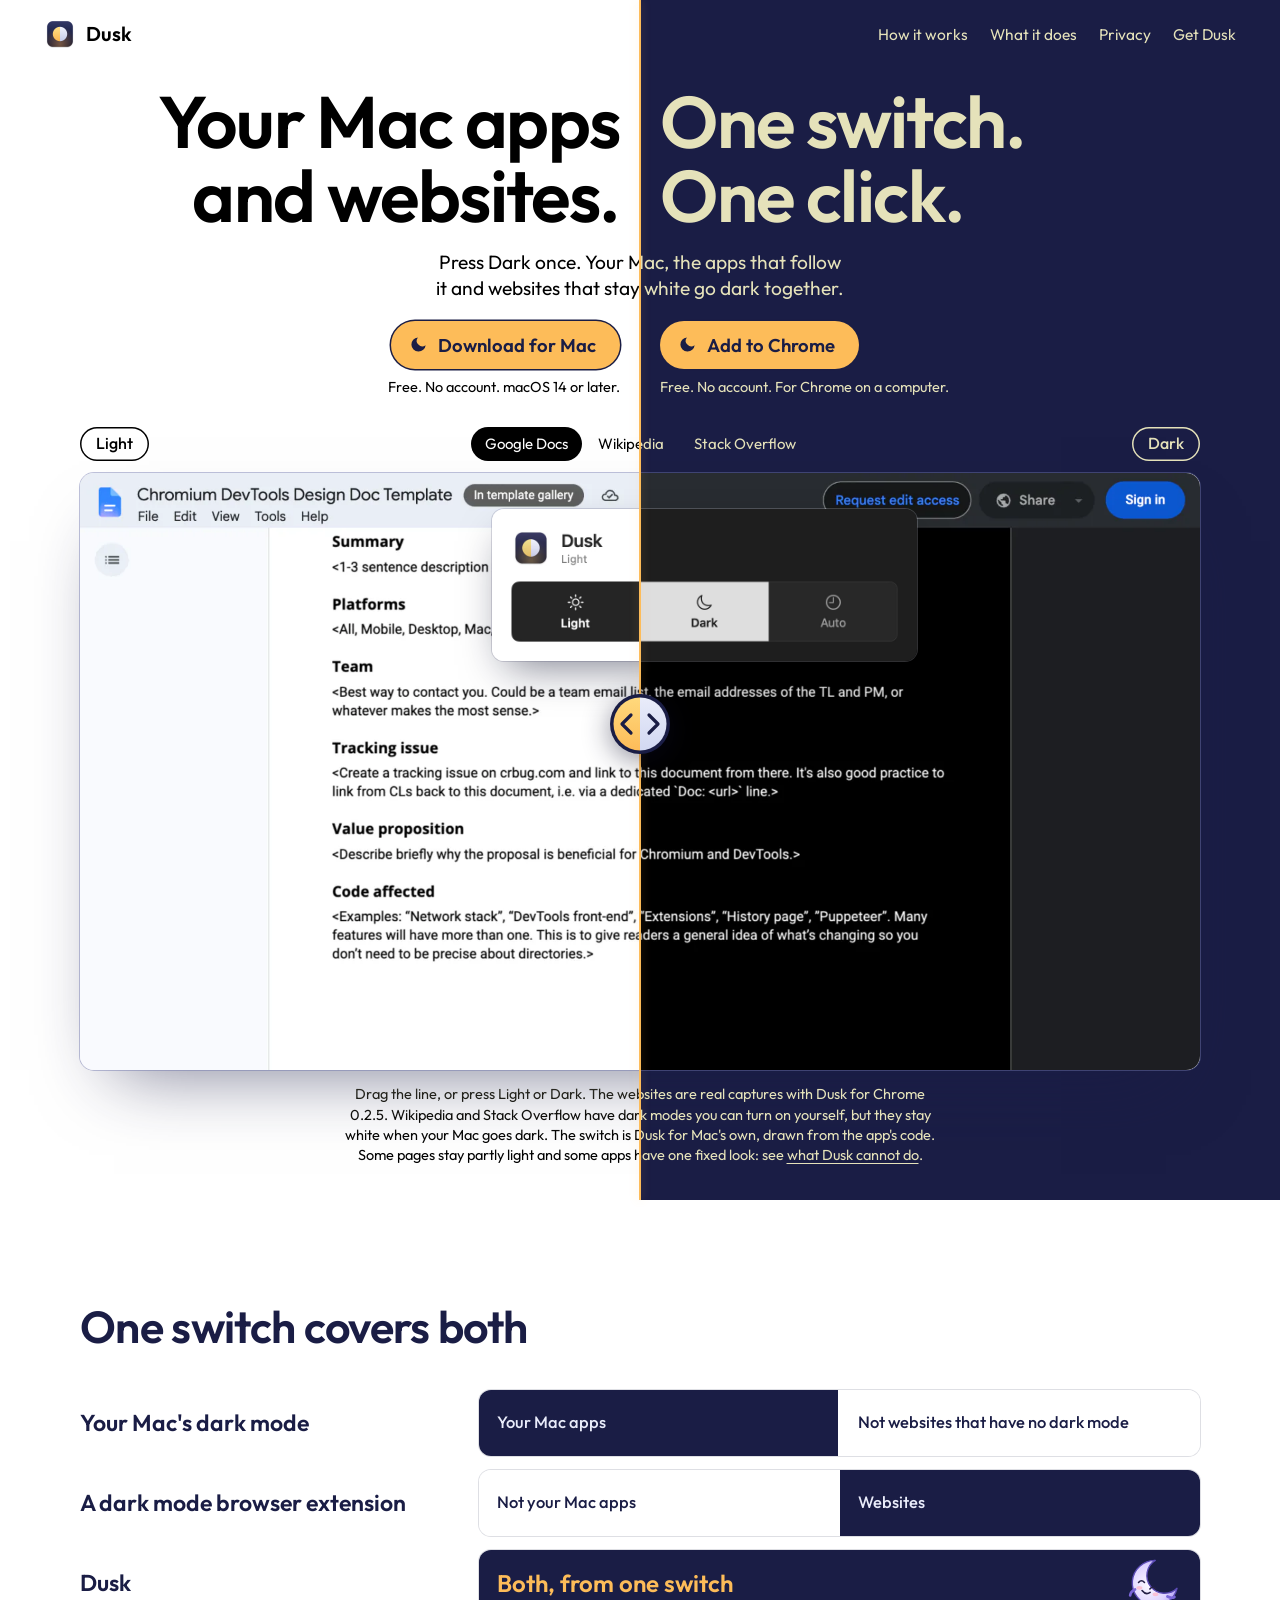
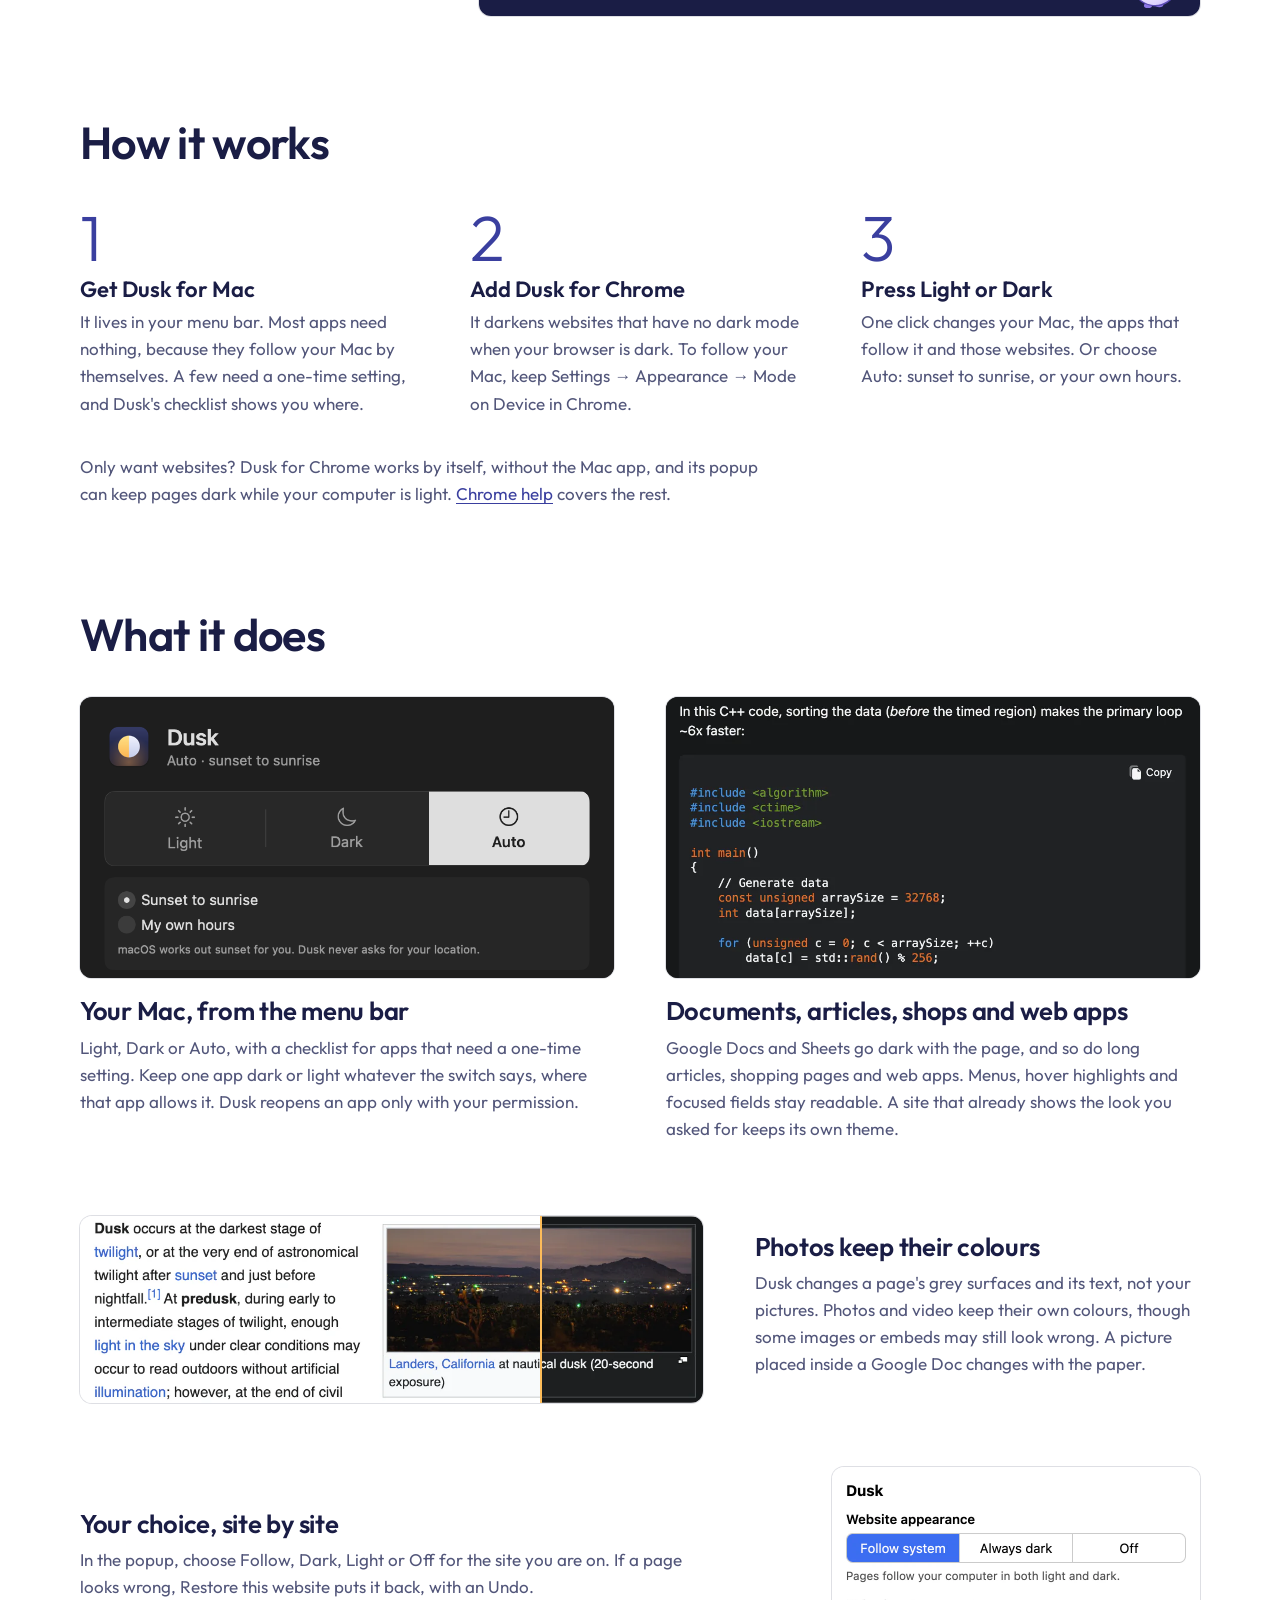
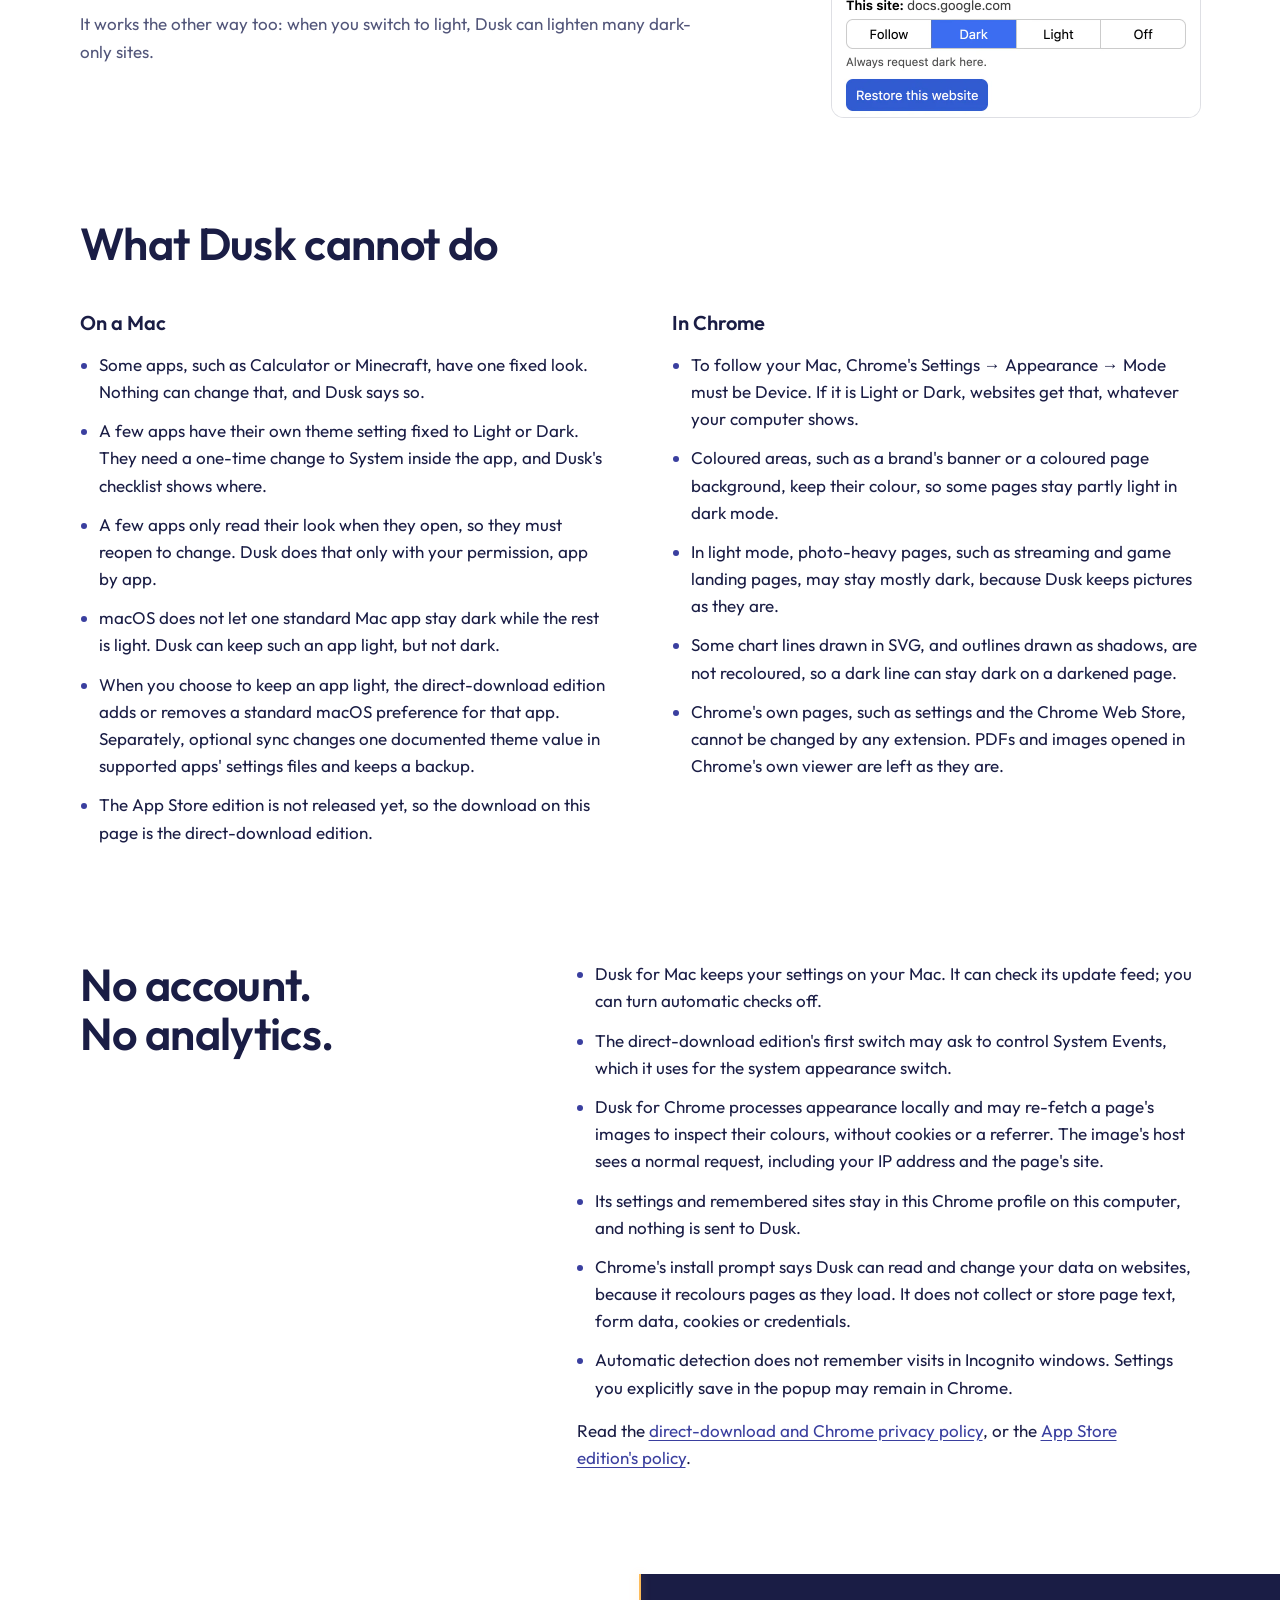
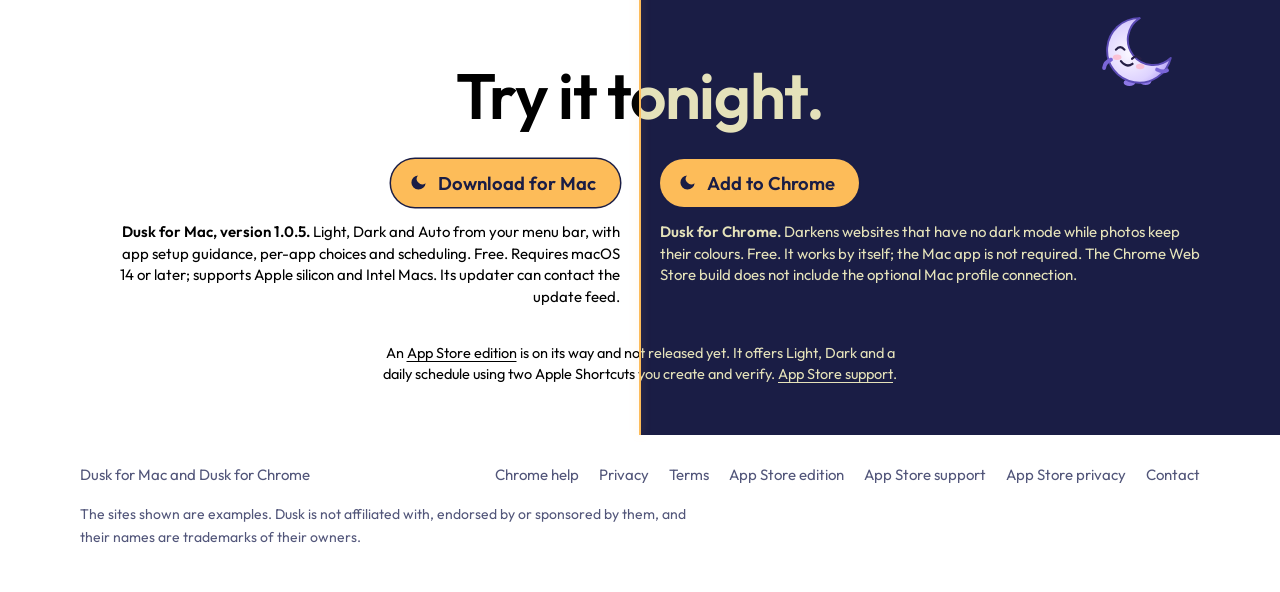
==== index.html @ 50c20387 "Site redesign: one switch for your Mac apps and websites; Chrome help and Terms pages" ====
<!doctype html>
<html lang="en">
<head>
<meta charset="utf-8">
<meta name="viewport" content="width=device-width, initial-scale=1">
<meta name="color-scheme" content="light dark">
<meta name="theme-color" content="#ffffff" media="(prefers-color-scheme: light)">
<meta name="theme-color" content="#1a1d45" media="(prefers-color-scheme: dark)">
<title>Dusk: one switch for your Mac apps and websites</title>
<meta name="description" content="Dusk is one switch for light and dark. Dusk for Mac changes your Mac and the apps that follow it, from the menu bar. Dusk for Chrome darkens websites that have no dark mode and keeps photos in their own colours. Free, with no account.">
<link rel="canonical" href="https://calvinkim85.github.io/dusk-site/">
<meta property="og:type" content="website">
<meta property="og:url" content="https://calvinkim85.github.io/dusk-site/">
<meta property="og:title" content="Dusk: one switch for your Mac apps and websites">
<meta property="og:description" content="Light or dark in one click, for your Mac, the apps that follow it, and websites that have no dark mode. Free, with no account.">
<meta property="og:image" content="https://calvinkim85.github.io/dusk-site/img/og.jpg">
<meta property="og:image:width" content="1200">
<meta property="og:image:height" content="630">
<meta property="og:image:alt" content="A headline reading: Your Mac apps and websites. One switch. One click. Below it, a Google Doc and Dusk's switch, light on the left of a dividing line and dark on the right.">
<meta name="twitter:card" content="summary_large_image">
<link rel="icon" href="img/icon.png">
<link rel="preload" href="fonts/outfit-latin-wght.woff2" as="font" type="font/woff2" crossorigin>
<link rel="stylesheet" href="style.css">
<link rel="stylesheet" href="home.css">
<script>if(!matchMedia('(prefers-reduced-motion: reduce)').matches&&!matchMedia('(prefers-color-scheme: dark)').matches){document.documentElement.classList.add('sweep');setTimeout(function(){document.documentElement.classList.remove('sweep')},1500)}</script>
</head>
<body class="home">
<svg width="0" height="0" style="position:absolute" aria-hidden="true">
  <defs><radialGradient id="moon-body" cx="35%" cy="55%" r="75%"><stop offset="0" stop-color="#fbf8ff"/><stop offset=".6" stop-color="#ddd2ff"/><stop offset="1" stop-color="#a48ff0"/></radialGradient></defs>
  <symbol id="moon-mascot" viewBox="0 0 200 200">
    <ellipse cx="74" cy="184" rx="15" ry="9" fill="#8d78e6"/><ellipse cx="116" cy="181" rx="15" ry="9" fill="#8d78e6"/>
    <path d="M101 16 A84 84 0 1 0 181.6 119.6 A66 66 0 1 1 101 16 Z" fill="url(#moon-body)" stroke="#5b4bb5" stroke-width="5" stroke-linejoin="round"/>
    <g stroke="#7a66d8" stroke-width="10" stroke-linecap="round" fill="none"><path d="M26 124 q-16 6 -18 22"/><path d="M146 150 q16 8 26 2"/></g>
    <g fill="#ffb6c8" opacity=".75"><ellipse cx="42" cy="118" rx="11" ry="7"/><ellipse cx="102" cy="142" rx="11" ry="7"/></g>
    <g stroke="#262046" stroke-width="6" stroke-linecap="round" fill="none"><path d="M39 98 q11 -13 22 0"/><path d="M81 122 q11 -13 22 0"/><path d="M52 128 q14 18 30 7"/></g>
  </symbol>
</svg>

<header class="top">
  <a class="brand" href="./"><img src="img/icon.png" width="32" height="32" alt=""><span>Dusk</span></a>
  <nav aria-label="Main navigation"><a href="#how">How it works</a><a class="nav-wide" href="#does">What it does</a><a class="nav-narrow" href="#privacy">Privacy</a><a href="#editions">Get Dusk</a></nav>
</header>

<main>
  <div class="dusk" id="dusk">
    <div class="dusk-sky"></div>

    <div class="dusk-copy">
      <h1 class="couplet"><span class="q blend">Your Mac apps<br> and websites.</span> <span class="a blend">One switch.<br> One click.</span></h1>
      <p class="lede blend">Press Dark once. Your Mac, the apps that follow it and websites that stay white go dark together.</p>
      <div class="get get-mac">
        <a class="add" href="https://github.com/calvinkim85/dusk-site/releases/download/v1.0.5/Dusk-1.0.5.dmg"><svg viewBox="0 0 24 24" aria-hidden="true"><path d="M21 12.8A9 9 0 1 1 11.2 3a7 7 0 0 0 9.8 9.8z"/></svg>Download for Mac</a>
        <span class="fine blend">Free. No account. macOS 14 or later.</span>
      </div>
      <div class="get get-chrome">
        <a class="add" href="https://chromewebstore.google.com/detail/gbbmlagopacnaolgpffnemcipoieheba"><svg viewBox="0 0 24 24" aria-hidden="true"><path d="M21 12.8A9 9 0 1 1 11.2 3a7 7 0 0 0 9.8 9.8z"/></svg>Add to Chrome</a>
        <span class="fine blend">Free. No account. For Chrome on a computer.</span>
      </div>
    </div>

    <figure class="compare">
      <div class="compare-head">
        <span class="side blend" data-x="100">Light</span>
        <fieldset class="sites">
          <legend class="vh">Example page</legend>
          <label><input type="radio" name="site" id="site-docs" checked>Google Docs</label>
          <label><input type="radio" name="site" id="site-wiki">Wikipedia</label>
          <label><input type="radio" name="site" id="site-so">Stack Overflow</label>
        </fieldset>
        <span class="side side-dark blend" data-x="0">Dark</span>
      </div>

      <div class="panes" id="dusk-panes">
        <div class="layer">
          <picture class="s-docs"><source media="(min-width: 761px)" srcset="img/hero-docs-light.webp"><img src="img/hero-docs-light-s.webp" width="800" height="833" alt="A Google Doc as a white page." fetchpriority="high" draggable="false"></picture>
          <picture class="s-wiki"><source media="(min-width: 761px)" srcset="img/hero-wiki-light.webp"><img src="img/hero-wiki-light-s.webp" width="800" height="833" alt="A Wikipedia article as a white page with a night photo." loading="lazy" fetchpriority="low" draggable="false"></picture>
          <picture class="s-so"><source media="(min-width: 761px)" srcset="img/hero-so-light.webp"><img src="img/hero-so-light-s.webp" width="800" height="833" alt="A Stack Overflow question as a white page with a pale code block." loading="lazy" fetchpriority="low" draggable="false"></picture>
          <img class="panel" src="img/switch-panel-light.webp" width="960" height="344" alt="Dusk for Mac's switch, set to Light." draggable="false">
        </div>
        <div class="layer layer-night">
          <picture class="s-docs"><source media="(min-width: 761px)" srcset="img/hero-docs-dark.webp"><img src="img/hero-docs-dark-s.webp" width="800" height="833" alt="The same Google Doc with Dusk: black paper and white text." fetchpriority="high" draggable="false"></picture>
          <picture class="s-wiki"><source media="(min-width: 761px)" srcset="img/hero-wiki-dark.webp"><img src="img/hero-wiki-dark-s.webp" width="800" height="833" alt="The same article with Dusk: a dark page and light text, with the photo in its own colours." loading="lazy" fetchpriority="low" draggable="false"></picture>
          <picture class="s-so"><source media="(min-width: 761px)" srcset="img/hero-so-dark.webp"><img src="img/hero-so-dark-s.webp" width="800" height="833" alt="The same question with Dusk: a dark page with a dark code block." loading="lazy" fetchpriority="low" draggable="false"></picture>
          <img class="panel" src="img/switch-panel-dark.webp" width="960" height="344" alt="The same switch, set to Dark." draggable="false">
        </div>
      </div>

      <figcaption class="blend"><span class="drag-hint">Drag the line, or press Light or Dark. </span>The websites are real captures with Dusk for Chrome 0.2.5. Wikipedia and Stack Overflow have dark modes you can turn on yourself, but they stay white when your Mac goes dark. The switch is Dusk for Mac's own, drawn from the app's code. Some pages stay partly light and some apps have one fixed look: see <a href="#honest">what Dusk cannot do</a>.</figcaption>
    </figure>

    <input class="range" id="dusk-range" type="range" min="0" max="100" step="1" value="50" aria-label="Compare the page in Light and in Dark">
    <div class="line"></div>
    <div class="knob" id="dusk-knob"><svg viewBox="0 0 60 60" aria-hidden="true"><defs><linearGradient id="sun" x1="0" y1="0" x2="0" y2="1"><stop offset="0" stop-color="#ffd97c"/><stop offset="1" stop-color="#fdbc59"/></linearGradient><linearGradient id="moon" x1="0" y1="0" x2="0" y2="1"><stop offset="0" stop-color="#e9ecfa"/><stop offset="1" stop-color="#d2d8f2"/></linearGradient></defs><circle cx="30" cy="30" r="30" fill="#1a1d45"/><path d="M30 3.5a26.5 26.5 0 0 0 0 53z" fill="url(#sun)"/><path d="M30 3.5a26.5 26.5 0 0 1 0 53z" fill="url(#moon)"/><path d="M21 21l-9 9 9 9M39 21l9 9-9 9" fill="none" stroke="#1a1d45" stroke-width="3.2" stroke-linecap="round" stroke-linejoin="round"/></svg></div>
  </div>

  <section id="why" class="wrap">
    <h2>One switch covers both</h2>
    <ul class="ways">
      <li>
        <h3>Your Mac's dark mode</h3>
        <div class="cells"><p class="cell on">Your Mac apps</p><p class="cell off">Not websites that have no dark mode</p></div>
      </li>
      <li>
        <h3>A dark mode browser extension</h3>
        <div class="cells"><p class="cell off">Not your Mac apps</p><p class="cell on">Websites</p></div>
      </li>
      <li class="ways-dusk">
        <h3>Dusk</h3>
        <div class="cells"><p class="cell on both">Both, from one switch <svg class="mascot" aria-hidden="true"><use href="#moon-mascot"/></svg></p></div>
      </li>
    </ul>
  </section>

  <section id="how" class="wrap">
    <h2>How it works</h2>
    <ol class="steps">
      <li><h3>Get Dusk for Mac</h3><p>It lives in your menu bar. Most apps need nothing, because they follow your Mac by themselves. A few need a one-time setting, and Dusk's checklist shows you where.</p></li>
      <li><h3>Add Dusk for Chrome</h3><p>It darkens websites that have no dark mode when your browser is dark. To follow your Mac, keep Settings → Appearance → Mode on Device in Chrome.</p></li>
      <li><h3>Press Light or Dark</h3><p>One click changes your Mac, the apps that follow it and those websites. Or choose Auto: sunset to sunrise, or your own hours.</p></li>
    </ol>
    <p class="aside">Only want websites? Dusk for Chrome works by itself, without the Mac app, and its popup can keep pages dark while your computer is light. <a href="chrome-help.html">Chrome help</a> covers the rest.</p>
  </section>

  <section id="does" class="wrap">
    <h2>What it does</h2>
    <div class="does">
      <div class="does-pair">
        <div>
          <figure class="shot-box"><img src="img/switch-dark.png" width="960" height="505" alt="The direct-download Dusk for Mac window: a Light, Dark and Auto switch, set to follow sunset and sunrise." loading="lazy"></figure>
          <h3>Your Mac, from the menu bar</h3>
          <p>Light, Dark or Auto, with a checklist for apps that need a one-time setting. Keep one app dark or light whatever the switch says, where that app allows it. Dusk reopens an app only with your permission.</p>
        </div>
        <div>
          <figure class="shot-box"><img src="img/code-dark.webp" width="906" height="580" alt="A Stack Overflow code block on a darkened page, with light text." loading="lazy"></figure>
          <h3>Documents, articles, shops and web apps</h3>
          <p>Google Docs and Sheets go dark with the page, and so do long articles, shopping pages and web apps. Menus, hover highlights and focused fields stay readable. A site that already shows the look you asked for keeps its own theme.</p>
        </div>
      </div>
      <div class="does-row">
        <div class="photo"><img src="img/photo-light.webp" width="1044" height="312" alt="A Wikipedia page split by a line: white on the left, dark on the right, with its night photo the same on both sides." loading="lazy"><img src="img/photo-dark.webp" width="1044" height="312" alt="" loading="lazy"></div>
        <div>
          <h3>Photos keep their colours</h3>
          <p>Dusk changes a page's grey surfaces and its text, not your pictures. Photos and video keep their own colours, though some images or embeds may still look wrong. A picture placed inside a Google Doc changes with the paper.</p>
        </div>
      </div>
      <div class="does-row does-row-flip">
        <div>
          <h3>Your choice, site by site</h3>
          <p>In the popup, choose Follow, Dark, Light or Off for the site you are on. If a page looks wrong, Restore this website puts it back, with an Undo.</p>
          <p>It works the other way too: when you switch to light, Dusk can lighten many dark-only sites.</p>
        </div>
        <figure class="popup-shot"><picture><source media="(prefers-color-scheme: dark)" srcset="img/popup-dark.webp"><img src="img/popup-light.webp" width="736" height="500" alt="Dusk's popup, showing the choices Follow, Dark, Light and Off for docs.google.com, and a button labelled Restore this website." loading="lazy"></picture></figure>
      </div>
    </div>
  </section>

  <section id="honest" class="wrap">
    <h2>What Dusk cannot do</h2>
    <div class="limits">
      <div>
        <h3>On a Mac</h3>
        <ul>
          <li>Some apps, such as Calculator or Minecraft, have one fixed look. Nothing can change that, and Dusk says so.</li>
          <li>A few apps have their own theme setting fixed to Light or Dark. They need a one-time change to System inside the app, and Dusk's checklist shows where.</li>
          <li>A few apps only read their look when they open, so they must reopen to change. Dusk does that only with your permission, app by app.</li>
          <li>macOS does not let one standard Mac app stay dark while the rest is light. Dusk can keep such an app light, but not dark.</li>
          <li>When you choose to keep an app light, the direct-download edition adds or removes a standard macOS preference for that app. Separately, optional sync changes one documented theme value in supported apps' settings files and keeps a backup.</li>
          <li>The App Store edition is not released yet, so the download on this page is the direct-download edition.</li>
        </ul>
      </div>
      <div>
        <h3>In Chrome</h3>
        <ul>
          <li>To follow your Mac, Chrome's Settings → Appearance → Mode must be Device. If it is Light or Dark, websites get that, whatever your computer shows.</li>
          <li>Coloured areas, such as a brand's banner or a coloured page background, keep their colour, so some pages stay partly light in dark mode.</li>
          <li>In light mode, photo-heavy pages, such as streaming and game landing pages, may stay mostly dark, because Dusk keeps pictures as they are.</li>
          <li>Some chart lines drawn in SVG, and outlines drawn as shadows, are not recoloured, so a dark line can stay dark on a darkened page.</li>
          <li>Chrome's own pages, such as settings and the Chrome Web Store, cannot be changed by any extension. PDFs and images opened in Chrome's own viewer are left as they are.</li>
        </ul>
      </div>
    </div>
  </section>

  <section id="privacy" class="wrap">
    <div class="private">
      <h2>No account. No analytics.</h2>
      <div>
        <ul>
          <li>Dusk for Mac keeps your settings on your Mac. It can check its update feed; you can turn automatic checks off.</li>
          <li>The direct-download edition's first switch may ask to control System Events, which it uses for the system appearance switch.</li>
          <li>Dusk for Chrome processes appearance locally and may re-fetch a page's images to inspect their colours, without cookies or a referrer. The image's host sees a normal request, including your IP address and the page's site.</li>
          <li>Its settings and remembered sites stay in this Chrome profile on this computer, and nothing is sent to Dusk.</li>
          <li>Chrome's install prompt says Dusk can read and change your data on websites, because it recolours pages as they load. It does not collect or store page text, form data, cookies or credentials.</li>
          <li>Automatic detection does not remember visits in Incognito windows. Settings you explicitly save in the popup may remain in Chrome.</li>
        </ul>
        <p class="policies">Read the <a href="privacy.html">direct-download and Chrome privacy policy</a>, or the <a href="mac-app-store-privacy.html">App Store edition's policy</a>.</p>
      </div>
    </div>
  </section>

  <div class="dusk dusk-end" id="editions">
    <div class="dusk-sky"></div>
    <div class="line"></div>
    <svg class="mascot moon" aria-hidden="true"><use href="#moon-mascot"/></svg>
    <h2 class="blend">Try it tonight.</h2>
    <div class="dusk-copy">
      <div class="get get-mac">
        <a class="add" href="https://github.com/calvinkim85/dusk-site/releases/download/v1.0.5/Dusk-1.0.5.dmg"><svg viewBox="0 0 24 24" aria-hidden="true"><path d="M21 12.8A9 9 0 1 1 11.2 3a7 7 0 0 0 9.8 9.8z"/></svg>Download for Mac</a>
        <p class="fine blend"><strong>Dusk for Mac, version 1.0.5.</strong> Light, Dark and Auto from your menu bar, with app setup guidance, per-app choices and scheduling. Free. Requires macOS 14 or later; supports Apple silicon and Intel Macs. Its updater can contact the update feed.</p>
      </div>
      <div class="get get-chrome">
        <a class="add" href="https://chromewebstore.google.com/detail/gbbmlagopacnaolgpffnemcipoieheba"><svg viewBox="0 0 24 24" aria-hidden="true"><path d="M21 12.8A9 9 0 1 1 11.2 3a7 7 0 0 0 9.8 9.8z"/></svg>Add to Chrome</a>
        <p class="fine blend"><strong>Dusk for Chrome.</strong> Darkens websites that have no dark mode while photos keep their colours. Free. It works by itself; the Mac app is not required. The Chrome Web Store build does not include the optional Mac profile connection.</p>
      </div>
    </div>
    <p class="store-note blend">An <a href="mac-app-store.html">App Store edition</a> is on its way and not released yet. It offers Light, Dark and a daily schedule using two Apple Shortcuts you create and verify. <a href="mac-app-store-support.html">App Store support</a>.</p>
  </div>
</main>

<footer class="wrap">
  <span>Dusk for Mac and Dusk for Chrome</span>
  <nav aria-label="Footer"><a href="chrome-help.html">Chrome help</a><a href="privacy.html">Privacy</a><a href="terms.html">Terms</a><a href="mac-app-store.html">App Store edition</a><a href="mac-app-store-support.html">App Store support</a><a href="mac-app-store-privacy.html">App Store privacy</a><a href="chrome-help.html#contact">Contact</a></nav>
  <p>The sites shown are examples. Dusk is not affiliated with, endorsed by or sponsored by them, and their names are trademarks of their owners.</p>
</footer>
<script defer src="js/slider.js"></script>
</body>
</html>
---- style.css ----
/* Dusk site, shared by every page. No external fonts, scripts or trackers: the page makes no third-party requests.
   Colours come from the icon: its navy, its amber half and its periwinkle half. Home-page layout is in home.css. */
@font-face {
  font-family: "Outfit"; src: url("fonts/outfit-latin-wght.woff2") format("woff2");
  font-weight: 100 900; font-style: normal; font-display: swap;
}
:root {
  --bg: #ffffff; --ink: #1a1d45; --muted: #52567a; --card: #f3f4fb; --line: rgba(26,29,69,.14);
  --accent: #3a3f9f; --accent-ink: #ffffff; --shadow: 0 18px 50px rgba(26,29,69,.18);
  --ember: #fdbc59; --night: #1a1d45;
}
@media (prefers-color-scheme: dark) {
  :root { --bg: #1a1d45; --ink: #eef0fb; --muted: #b3b7d6; --card: #23275a; --line: rgba(233,236,250,.16);
          --accent: #fdbc59; --accent-ink: #1a1d45; --shadow: 0 18px 50px rgba(6,7,24,.55); }
}
* { box-sizing: border-box; }
html { color-scheme: light dark; -webkit-text-size-adjust: 100%; }
body { margin: 0; background: var(--bg); color: var(--ink);
       font: 400 17px/1.6 "Outfit", -apple-system, BlinkMacSystemFont, "Segoe UI", Roboto, Helvetica, Arial, sans-serif;
       -webkit-font-smoothing: antialiased; }
.wrap { max-width: 1040px; margin: 0 auto; padding-inline: 22px; }
a { color: var(--accent); text-underline-offset: 3px; }
a:focus-visible { outline: 3px solid var(--accent); outline-offset: 3px; border-radius: 3px; }
header.top { display: flex; align-items: center; justify-content: space-between; padding-block: 18px; }
.brand { display: flex; align-items: center; gap: 10px; font-weight: 600; font-size: 20px; color: var(--ink); text-decoration: none; }
.brand img { width: 32px; height: 32px; border-radius: 7px; }
nav { display: flex; flex-wrap: wrap; justify-content: flex-end; gap: 8px 22px; }
nav a { color: var(--muted); text-decoration: none; font-size: 15.5px; }
nav a:hover { color: var(--ink); }

h1, h2, h3 { text-wrap: balance; }
p, li { text-wrap: pretty; }

.hero { display: grid; grid-template-columns: 1.05fr .95fr; gap: 48px; align-items: center; padding-block: 44px 64px; }
h1 { font-size: clamp(38px, 5.4vw, 60px); line-height: 1.04; letter-spacing: -.02em; margin: 0 0 18px; font-weight: 600; }
.lede { font-size: 20px; color: var(--muted); margin: 0 0 28px; max-width: 34em; }
.cta { display: flex; flex-wrap: wrap; gap: 12px; align-items: center; }
.btn { display: inline-block; padding: 12px 22px; border-radius: 999px; font-weight: 500; font-size: 16.5px; text-decoration: none; }
.btn.primary { background: var(--accent); color: var(--accent-ink); }
.btn.ghost { border: 1px solid var(--line); color: var(--ink); background: var(--card); }
.btn[aria-disabled="true"] { opacity: .6; cursor: default; }
.note { font-size: 14.5px; color: var(--muted); margin-top: 14px; }
.shot { width: 100%; max-width: 400px; justify-self: center; border-radius: 14px; box-shadow: var(--shadow); border: 1px solid var(--line); display: block; }
.hero-shot { margin: 0; }
.hero-shot figcaption { margin-top: 10px; color: var(--muted); text-align: center; font-size: 14.5px; }

section { padding-block: 56px; border-top: 1px solid var(--line); }
h2 { font-size: clamp(27px, 3.4vw, 38px); line-height: 1.15; letter-spacing: -.015em; margin: 0 0 10px; font-weight: 600; }
h3 { font-weight: 600; }
.sub { color: var(--muted); margin: 0 0 30px; max-width: 40em; }
.grid { display: grid; grid-template-columns: repeat(3, 1fr); gap: 16px; }
.card { background: var(--card); border-radius: 14px; padding: 20px; }
.card h3 { margin: 0 0 6px; font-size: 18px; }
.card p { margin: 0; color: var(--muted); font-size: 16px; }
.card p + p { margin-top: 12px; }
.status { display: inline-block; margin-top: 14px; color: var(--muted); font-size: 14px; font-weight: 600; }
.two { display: grid; grid-template-columns: 1fr 1fr; gap: 40px; align-items: center; }
.two img { max-width: 100%; }
.shot.wide { max-width: 480px; height: auto; }
ul.plain, ol.plain { padding-left: 1.1em; margin: 0; }
ul.plain li, ol.plain li { margin-bottom: 9px; }
.honest { background: var(--card); border-radius: 14px; padding: 22px 24px; }

footer { border-top: 1px solid var(--line); padding-block: 28px 44px; color: var(--muted); font-size: 15px;
         display: flex; flex-wrap: wrap; gap: 8px 22px; justify-content: space-between; }

/* document pages: privacy, terms, support, help */
.doc { max-width: 760px; padding-block: 28px 64px; }
.doc h1 { font-size: clamp(31px, 4.4vw, 44px); }
.doc h2 { font-size: 24px; margin-top: 38px; }
.doc li { margin-bottom: 8px; }
.policy-scope { padding: 14px 16px; border-radius: 10px; background: var(--card); }
.doc code { font: 14px ui-monospace, SFMono-Regular, Menlo, monospace; background: var(--card); border: 1px solid var(--line); border-radius: 5px; padding: 1px 5px; overflow-wrap: anywhere; }

@media (max-width: 820px) {
  .hero, .two { grid-template-columns: 1fr; gap: 30px; padding-block: 24px 44px; }
  .grid { grid-template-columns: 1fr; }
  header.top { align-items: flex-start; gap: 14px; }
  nav { max-width: 72%; gap: 6px 14px; }
  .two img, .shot { max-width: min(100%, 360px); }
}

@media (max-width: 520px) {
  header.top { flex-direction: column; }
  nav { max-width: none; justify-content: flex-start; }
}
---- home.css ----
/* Home page only; shared tokens are in style.css.

   The hero is one idea: a line runs through the whole of it, light on one side and night on the other, and everything
   the line crosses flips. Text flips with mix-blend-mode: difference on a single DOM layer (white text is black over
   white, moonlight over night), so there are no cloned nodes for screen readers or focus to trip over.
   That only works in one stacking context: .dusk-sky sits at z-index -1 in the root context, and nothing between it and
   a .blend element may create a context of its own (no transform, opacity, filter or z-index on those ancestors). */

.home { --gutter: clamp(16px, 3.4vw, 48px); --day: #ffffff; --hang: clamp(10px, 1.6vw, 24px); }
html { scroll-behavior: smooth; scroll-padding-top: 16px; }
.home .wrap { max-width: 1120px; padding-inline: var(--gutter); }
@media (min-width: 1216px) { .home .wrap { padding-inline: 0; } }
.vh { position: absolute; width: 1px; height: 1px; margin: -1px; padding: 0; overflow: hidden; clip-path: inset(50%); white-space: nowrap; border: 0; }
.blend { color: #fff; mix-blend-mode: difference; }
.blend a { color: inherit; }
.blend a:focus-visible { outline: 2px solid #fff; }

/* Header, floating over the hero */
.home header.top { position: absolute; inset: 0 0 auto 0; padding: 18px var(--gutter); flex-direction: row; align-items: center; }
.home .brand span { color: #fff; mix-blend-mode: difference; }
.home header.top nav { max-width: none; flex-wrap: wrap; justify-content: flex-end; gap: 4px 22px; }
.home header.top nav a { color: #fff; mix-blend-mode: difference; }
.home header.top nav a:hover { text-decoration: underline; }
.home header.top a:focus-visible { outline: 2px solid #fff; outline-offset: 3px; }
.home .brand:focus-visible { outline: 2px solid var(--night); box-shadow: 0 0 0 4px #fff; }

/* The split */
.dusk { --x: 50; position: relative; padding: 84px var(--gutter) 34px; }
.sweep .dusk:not(.dusk-end) { --x: 92; }
.sweep .panes { --fx: 100%; }
.dusk-sky { position: absolute; inset: 0; z-index: -1; background: linear-gradient(90deg, var(--day) calc(var(--x) * 1%), var(--night) 0); }
.line { position: absolute; top: 0; bottom: 0; left: calc(var(--x) * 1%); width: 2px; margin-left: -1px; z-index: 1; pointer-events: none;
        background: var(--ember); box-shadow: 0 0 10px rgba(253,188,89,.3); } /* a stronger glow turns the backdrop mid-tone, where difference-blended text loses its contrast */

/* Copy, hung from the line */
.dusk-copy { display: grid; grid-template-columns: 1fr 1fr; column-gap: calc(var(--hang) * 2); }
.couplet { grid-column: 1 / -1; display: grid; grid-template-columns: subgrid; margin: 0;
           font-size: clamp(44px, 5.7vw, 92px); font-weight: 600; line-height: 1.02; letter-spacing: -.022em; text-wrap: initial; }
.couplet .q { text-align: right; }
.lede { grid-column: 1 / -1; justify-self: center; max-width: 34em; margin: clamp(12px, 1.9vh, 20px) 0 clamp(14px, 2.1vh, 22px); font-size: clamp(18px, 1.5vw, 21px); line-height: 1.35; text-align: center; text-wrap: balance; }
.get { display: flex; flex-direction: column; gap: 8px; align-items: flex-start; min-width: 0; }
.get-mac { align-items: flex-end; text-align: right; }
.fine { margin: 0; font-size: 14.5px; line-height: 1.35; }
.fine strong { font-weight: 600; }

.add { position: relative; z-index: 2; display: inline-flex; align-items: center; gap: 10px; padding: 13px 24px 13px 18px; border-radius: 999px;
       background: var(--ember); color: var(--night); font-size: 18.5px; font-weight: 600; line-height: 1.2; text-decoration: none; white-space: nowrap;
       box-shadow: 0 0 0 1.5px var(--night); transition: background-color .15s; }
.add svg { width: 19px; height: 19px; flex: none; fill: currentColor; }
.add:hover { background: #ffd27d; }
.add:focus-visible { outline: 3px solid #fff; outline-offset: 2px; box-shadow: 0 0 0 1.5px var(--night), 0 0 0 8px var(--night); }

/* The picture: a real website and the real switch, one layer for each side of the line */
.compare { position: relative; max-width: 1120px; margin: clamp(22px, 3.4vh, 36px) auto 0; }
.compare-head { display: grid; grid-template-columns: 1fr auto 1fr; align-items: center; gap: 8px 12px; margin-bottom: 12px; }
.side { justify-self: start; padding: 4px 16px; border: 0; border-radius: 999px; background: none; font: inherit; font-size: 16px; font-weight: 500; }
.side-dark { justify-self: end; }
button.side { cursor: pointer; box-shadow: inset 0 0 0 1.5px #fff; }
button.side:hover { background: #fff; color: #000; }
button.side:focus-visible { outline: 2px solid #fff; outline-offset: 2px; }
.sites { display: flex; flex-wrap: wrap; justify-content: center; gap: 2px; min-width: 0; margin: 0; padding: 0; border: 0; }
.sites label { position: relative; padding: 5px 14px; border-radius: 999px; font-size: 15px; cursor: pointer; color: #fff; mix-blend-mode: difference; }
.sites label:hover { text-decoration: underline; }
.sites label:has(input:checked) { background: #fff; color: #000; text-decoration: none; }
.sites label:has(input:focus-visible) { outline: 2px solid #fff; outline-offset: 2px; }
.sites input { position: absolute; inset: 0; margin: 0; opacity: 0; cursor: pointer; }

.panes { --fx: 50%; position: relative; aspect-ratio: 1800 / 960; overflow: hidden; border-radius: 14px; background: #f4f5fb;
         box-shadow: 0 0 0 1px rgba(110,116,170,.45), 0 34px 70px -34px rgba(26,29,69,.6); }
.is-live .panes { cursor: ew-resize; touch-action: pan-y; user-select: none; -webkit-user-select: none; }
.layer { position: absolute; inset: 0; }
.layer-night { clip-path: inset(0 0 0 clamp(0px, var(--fx), 100%)); }
.layer img { -webkit-user-drag: none; }
.layer picture img { position: absolute; inset: 0; width: 100%; height: 100%; object-fit: cover; object-position: top left; }
.s-wiki, .s-so { display: none; }
.compare:has(#site-wiki:checked) .s-docs, .compare:has(#site-so:checked) .s-docs { display: none; }
.compare:has(#site-wiki:checked) .s-wiki, .compare:has(#site-so:checked) .s-so { display: inline; }
/* Placed so that at rest the line falls on the boundary between the Light and Dark segments: (22 + 436 / 3) / 480 of its width. */
.panel { --panel: clamp(270px, 38%, 440px); position: absolute; top: 6%; left: 50%; width: var(--panel); height: auto; margin-left: calc(var(--panel) * -.3486); border-radius: 12px;
         box-shadow: 0 0 0 1px rgba(26,29,69,.16), 0 18px 44px -14px rgba(10,12,40,.55); }
.layer-night .panel { box-shadow: 0 0 0 1px rgba(233,236,250,.2), 0 18px 44px -14px rgba(0,0,0,.8); }

.compare figcaption { max-width: 70ch; margin: 14px auto 0; font-size: 14.5px; line-height: 1.4; text-align: center; text-wrap: balance; }
.drag-hint { display: none; }

/* The handle: the icon's disc. Shown only once js/slider.js is running. */
.knob, .range { display: none; }
.is-live .knob { display: block; position: absolute; z-index: 3; top: var(--ky, 60%); left: clamp(32px, calc(var(--x) * 1%), calc(100% - 32px)); width: 60px; height: 60px; margin: -30px 0 0 -30px;
                 border-radius: 50%; cursor: ew-resize; touch-action: none; filter: drop-shadow(0 6px 14px rgba(10,12,40,.45)); }
.knob svg { display: block; width: 100%; height: 100%; }
.is-live .range { display: block; position: absolute; top: var(--ky, 60%); left: clamp(32px, calc(var(--x) * 1%), calc(100% - 32px)); width: 60px; height: 60px; margin: -30px 0 0 -30px; opacity: 0; pointer-events: none; }
.range:focus-visible ~ .knob { outline: 3px solid var(--ember); outline-offset: 3px; box-shadow: 0 0 0 3px var(--night); }
.is-live .drag-hint { display: inline; }

/* Below the hero: plain page, follows the visitor's theme */
.home main section { padding-block: clamp(56px, 8vw, 104px) 0; border: 0; }
.home h2 { font-size: clamp(30px, 3.5vw, 46px); line-height: 1.1; margin: 0 0 clamp(24px, 3vw, 40px); }

/* The comparison: a covered cell is dark, an uncovered one stays white, which is the whole point */
.ways { display: grid; gap: 14px; margin: 0; padding: 0; list-style: none; }
.ways li { display: grid; grid-template-columns: minmax(0, 4fr) minmax(0, 8fr); gap: 8px clamp(16px, 3vw, 40px); align-items: center; }
.ways h3 { margin: 0; font-size: clamp(19px, 1.8vw, 23px); line-height: 1.2; }
.cells { display: grid; grid-auto-flow: column; grid-auto-columns: minmax(0, 1fr); gap: 2px; border-radius: 12px; overflow: hidden; box-shadow: 0 0 0 1px var(--line); }
.cell { display: flex; align-items: center; min-height: 66px; margin: 0; padding: 12px 18px; font-size: 16.5px; line-height: 1.25; font-weight: 500; }
.cell.on { background: var(--night); color: #e9ecfa; }
.cell.off { background: #fff; color: #1a1d45; }
@media (prefers-color-scheme: dark) { .cell.on { background: #101230; } }
.cell.both { justify-content: space-between; gap: 12px; color: var(--ember); font-size: clamp(19px, 1.9vw, 24px); font-weight: 600; }
.mascot { display: block; flex: none; }
.cell .mascot { width: 54px; height: 54px; margin-block: -6px; }

/* How it works: a real sequence, so real numbers */
.steps { display: grid; grid-template-columns: repeat(3, 1fr); gap: 28px clamp(24px, 4vw, 56px); counter-reset: step; list-style: none; margin: 0; padding: 0; }
.steps li { counter-increment: step; }
.steps li::before { content: counter(step); display: block; margin-bottom: 6px; color: var(--accent); font-size: clamp(44px, 5vw, 68px); font-weight: 300; line-height: 1; }
.steps h3 { margin: 0 0 6px; font-size: 22px; line-height: 1.2; }
.steps p { margin: 0; color: var(--muted); }
.aside { max-width: 62ch; margin: clamp(24px, 3vw, 36px) 0 0; color: var(--muted); }

/* What it does: pictures first, Mac and websites side by side at the same weight */
.does { display: grid; gap: clamp(40px, 5vw, 72px); }
.does-pair { display: grid; grid-template-columns: 1fr 1fr; gap: 36px clamp(28px, 4vw, 56px); }
.does-row { display: grid; grid-template-columns: 7fr 5fr; gap: 20px clamp(28px, 4vw, 56px); align-items: center; }
.does h3 { margin: 0 0 8px; font-size: clamp(22px, 2vw, 27px); line-height: 1.15; letter-spacing: -.01em; }
.does p { margin: 0 0 10px; color: var(--muted); }
.does figure { margin: 0; }
.does img { display: block; width: 100%; height: auto; border-radius: 12px; }
.does .shot-box { aspect-ratio: 960 / 505; margin-bottom: 18px; overflow: hidden; border-radius: 12px; background: #1e1e1e; box-shadow: 0 0 0 1px var(--line); }
.shot-box img { height: 100%; object-fit: cover; object-position: top left; border-radius: 0; }
.photo { position: relative; aspect-ratio: 1044 / 312; overflow: hidden; border-radius: 12px; box-shadow: 0 0 0 1px var(--line); }
.photo img { position: absolute; inset: 0; height: 100%; border-radius: 0; }
.photo img + img { clip-path: inset(0 0 0 74%); }
.photo::after { content: ""; position: absolute; top: 0; bottom: 0; left: 74%; width: 2px; margin-left: -1px; background: var(--ember); }
.popup-shot { max-width: 368px; justify-self: end; }
.popup-shot img { box-shadow: 0 0 0 1px var(--line); }

/* What Dusk cannot do */
.limits { display: grid; grid-template-columns: 1fr 1fr; gap: 32px clamp(28px, 5vw, 72px); }
.limits h3 { margin: 0 0 12px; font-size: 20px; }
.limits ul { margin: 0; padding-left: 1.1em; }
.limits li { margin-bottom: 12px; }
.limits li::marker { color: var(--accent); }

/* Privacy */
.private { display: grid; grid-template-columns: 5fr 7fr; gap: 16px clamp(28px, 4vw, 56px); }
.private h2 { margin-bottom: 0; }
.private ul { margin: 0; padding-left: 1.1em; }
.private li { margin-bottom: 12px; }
.private li::marker { color: var(--accent); }
.private .policies { margin: 16px 0 0; }

/* Get Dusk: the same line, at rest, with one edition on each side */
.dusk-end { margin-top: clamp(64px, 8vw, 104px); padding: clamp(52px, 7vw, 88px) var(--gutter) clamp(36px, 4vw, 52px); }
.dusk-end h2 { margin: 0 0 clamp(20px, 2.6vw, 30px); font-size: clamp(38px, 5vw, 72px); line-height: 1.05; letter-spacing: -.02em; text-align: center; }
.dusk-end .get { gap: 14px; }
.dusk-end .fine { max-width: 36em; font-size: 15px; line-height: 1.45; }
.store-note { max-width: 70ch; margin: clamp(22px, 3vw, 34px) auto 0; font-size: 14.5px; line-height: 1.45; text-align: center; text-wrap: balance; }
.moon { position: absolute; top: clamp(18px, 3vw, 40px); right: clamp(16px, 8vw, 130px); width: clamp(52px, 6vw, 84px); height: clamp(52px, 6vw, 84px); }

/* Footer */
.home footer { display: grid; grid-template-columns: auto 1fr; gap: 10px 32px; border: 0; padding-block: 28px 44px; }
.home footer nav { justify-content: flex-end; gap: 4px 20px; max-width: none; }
.home footer nav a { font-size: 15px; }
.home footer p { grid-column: 1 / -1; margin: 6px 0 0; max-width: 70ch; font-size: 14px; }

@media (max-width: 760px) {
  .home header.top { padding-block: 12px; }
  .home header.top nav { gap: 2px 14px; }
  .home header.top nav a { font-size: 14.5px; }
  .home header.top nav a.nav-wide { display: none; }
  .dusk { padding-top: 66px; }
  .dusk-copy { column-gap: 12px; }
  .couplet { grid-template-columns: 1fr; font-size: clamp(38px, 11.6vw, 72px); text-align: center; }
  .couplet .q { text-align: center; }
  .lede { font-size: 17.5px; }
  .add { padding: 12px 14px; font-size: 15.5px; }
  .add svg { display: none; }
  .fine { font-size: 13px; }
  .compare-head { grid-template-columns: 1fr 1fr; }
  .sites { grid-column: 1 / -1; grid-row: 2; }
  .side { font-size: 15px; }
  .panes { aspect-ratio: 960 / 1000; }
  .panel { --panel: 74%; top: 4%; }
  .ways li { grid-template-columns: 1fr; }
  .cell { min-height: 58px; padding: 10px 12px; font-size: 15.5px; }
  .steps, .does-pair, .does-row, .limits, .private { grid-template-columns: 1fr; }
  .does-row-flip > figure { order: -1; justify-self: start; }
  .home footer { grid-template-columns: 1fr; }
  .home footer nav { justify-content: flex-start; }
}

@media (max-width: 359px) {
  .home header.top nav a.nav-narrow { display: none; }
  .add { padding: 11px 9px; font-size: 14px; }
}

@media (prefers-reduced-motion: reduce) {
  html { scroll-behavior: auto; }
  .add { transition: none; }
}

@media (forced-colors: active) {
  .dusk-sky, .line, .knob { display: none !important; }
  .blend, .home .brand span, .home header.top nav a, .sites label { mix-blend-mode: normal; color: CanvasText; }
  .sites label:has(input:checked) { outline: 2px solid Highlight; }
  .add { border: 2px solid ButtonText; }
}
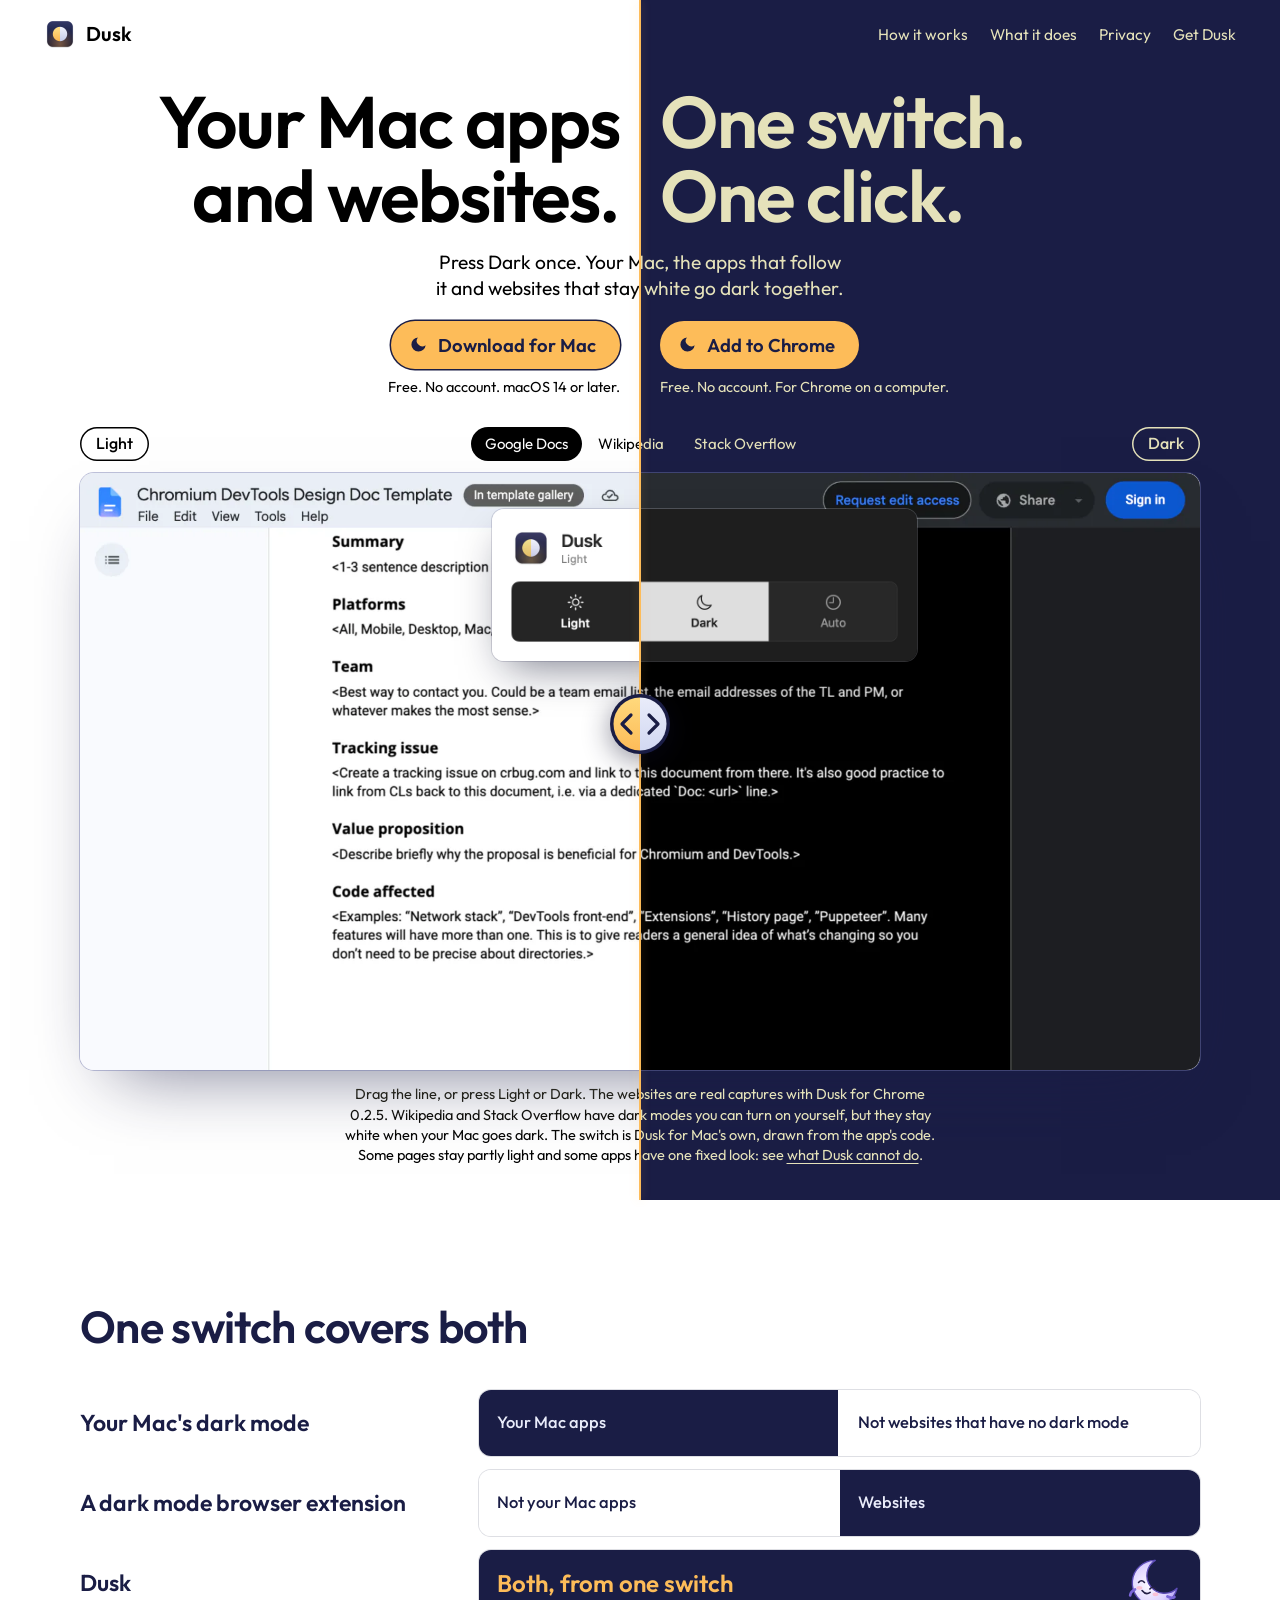
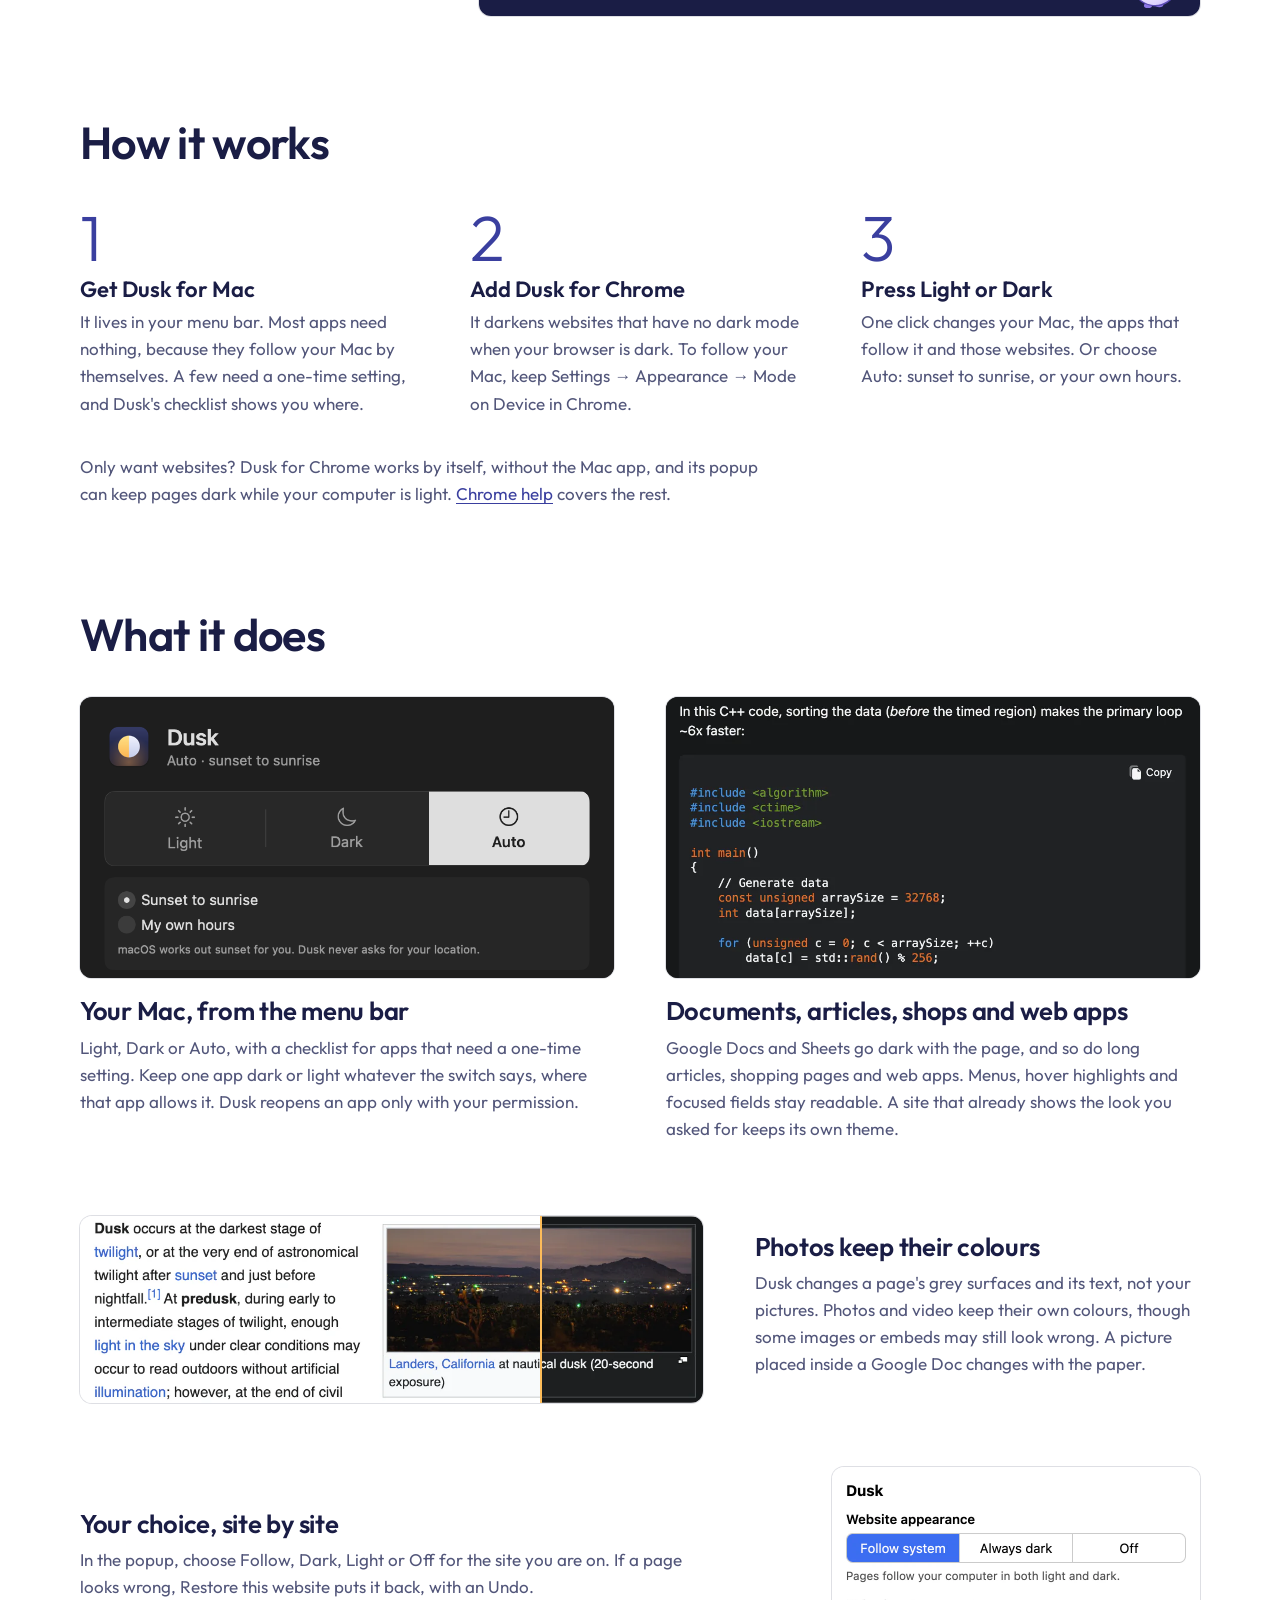
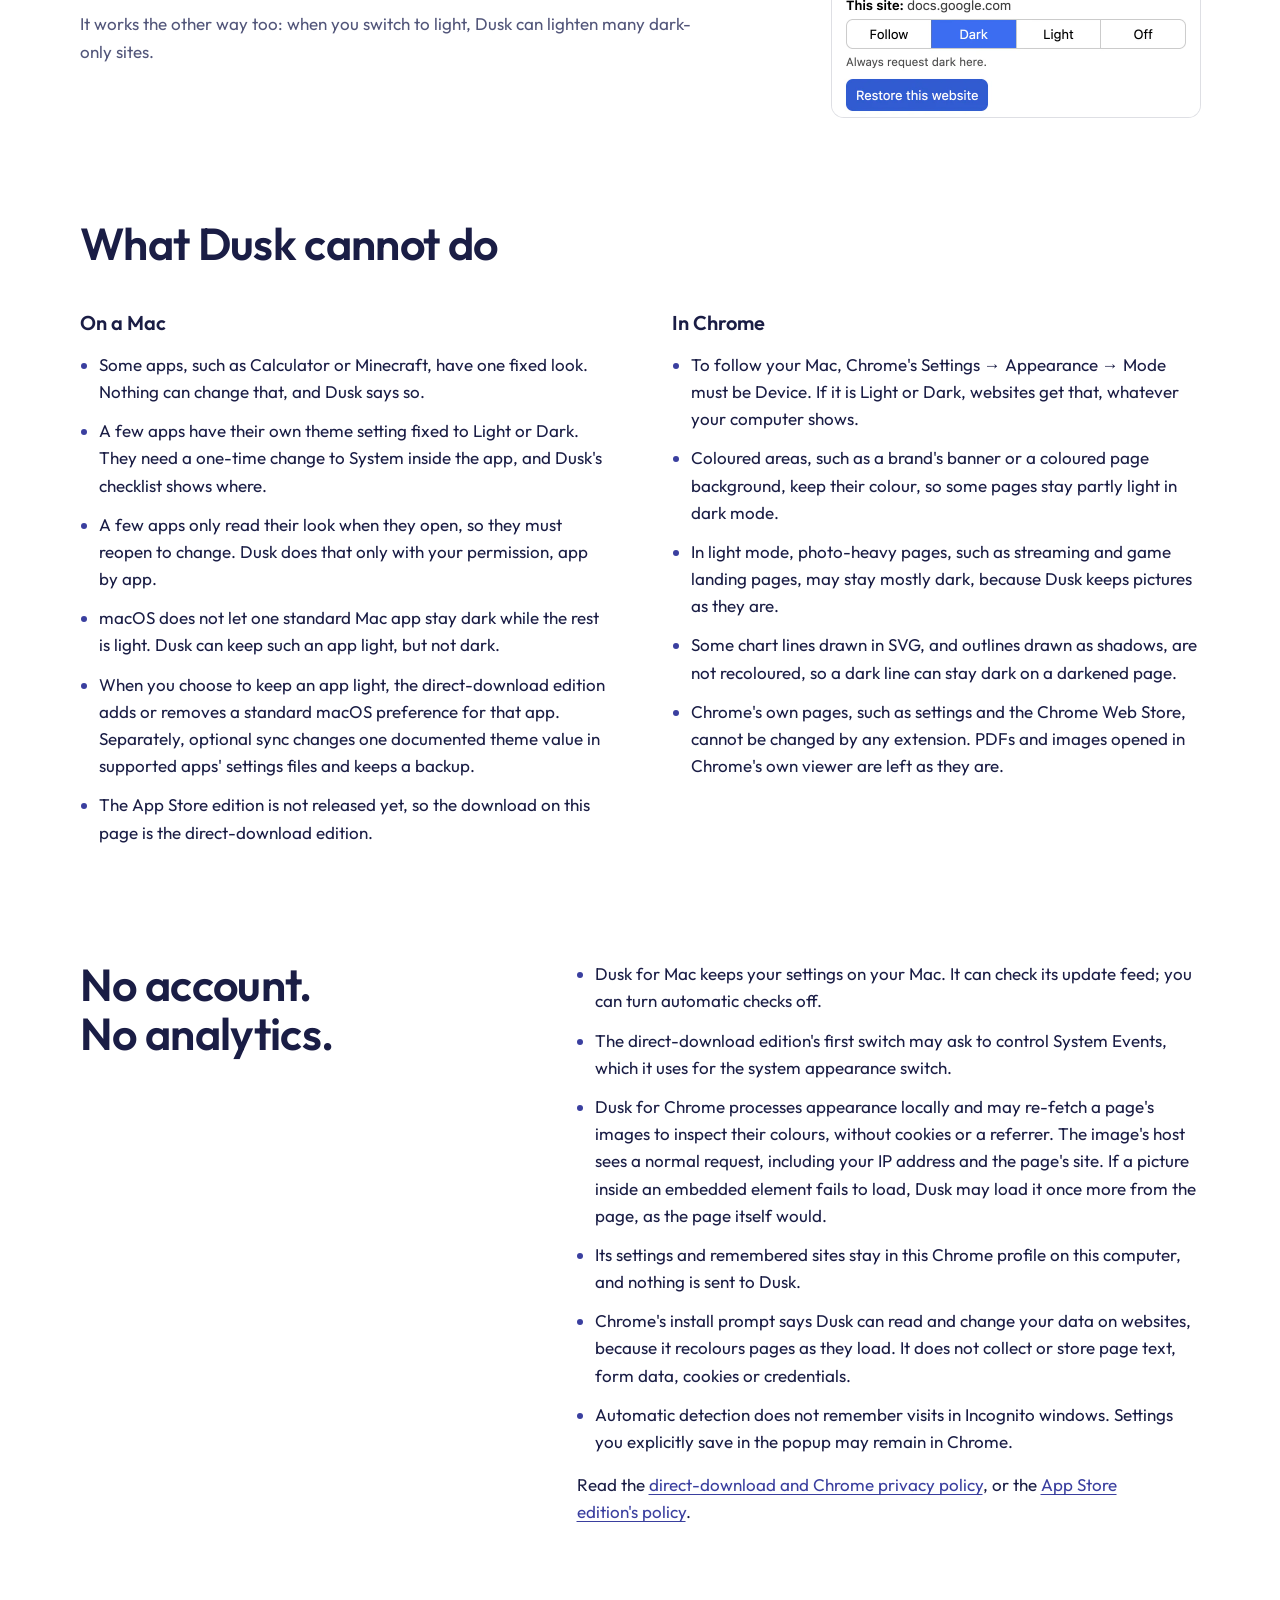
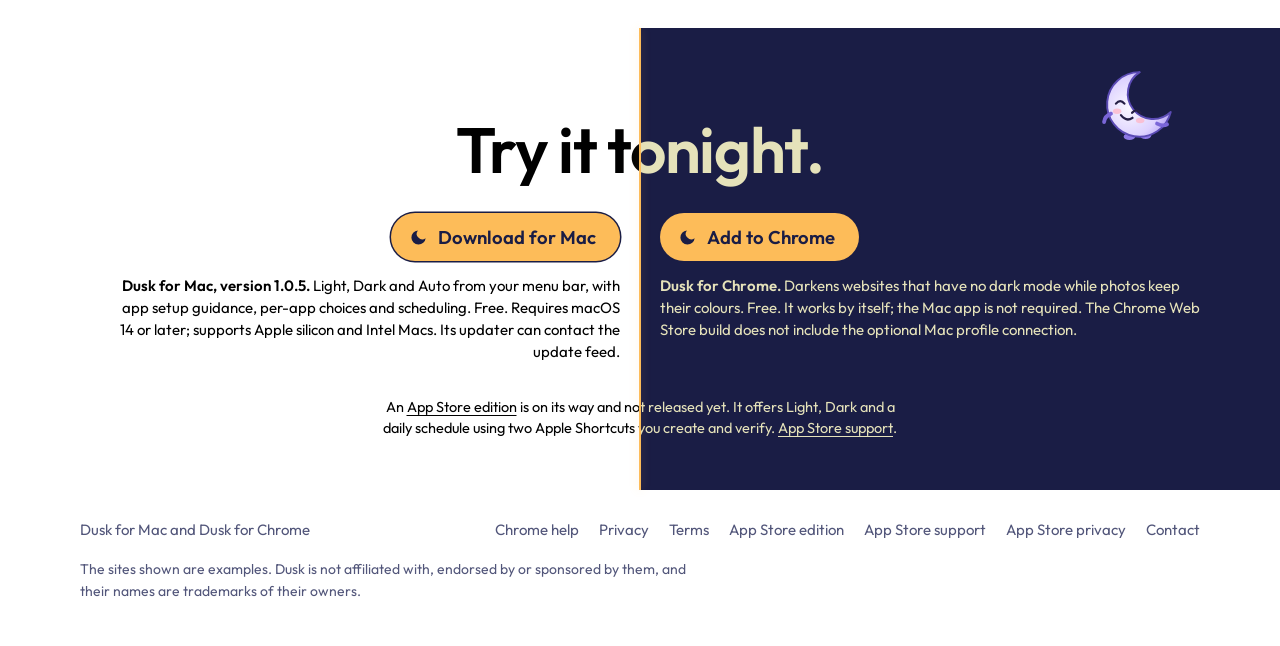
==== commit a423eb23: "Chrome 0.3.0: privacy policy 3 November 2026, Chrome help for 0.3.0, homepage privacy line Co-Author" ====
--- a/index.html
+++ b/index.html
@@ -188,7 +188,7 @@
         <ul>
           <li>Dusk for Mac keeps your settings on your Mac. It can check its update feed; you can turn automatic checks off.</li>
           <li>The direct-download edition's first switch may ask to control System Events, which it uses for the system appearance switch.</li>
-          <li>Dusk for Chrome processes appearance locally and may re-fetch a page's images to inspect their colours, without cookies or a referrer. The image's host sees a normal request, including your IP address and the page's site.</li>
+          <li>Dusk for Chrome processes appearance locally and may re-fetch a page's images to inspect their colours, without cookies or a referrer. The image's host sees a normal request, including your IP address and the page's site. If a picture inside an embedded element fails to load, Dusk may load it once more from the page, as the page itself would.</li>
           <li>Its settings and remembered sites stay in this Chrome profile on this computer, and nothing is sent to Dusk.</li>
           <li>Chrome's install prompt says Dusk can read and change your data on websites, because it recolours pages as they load. It does not collect or store page text, form data, cookies or credentials.</li>
           <li>Automatic detection does not remember visits in Incognito windows. Settings you explicitly save in the popup may remain in Chrome.</li>
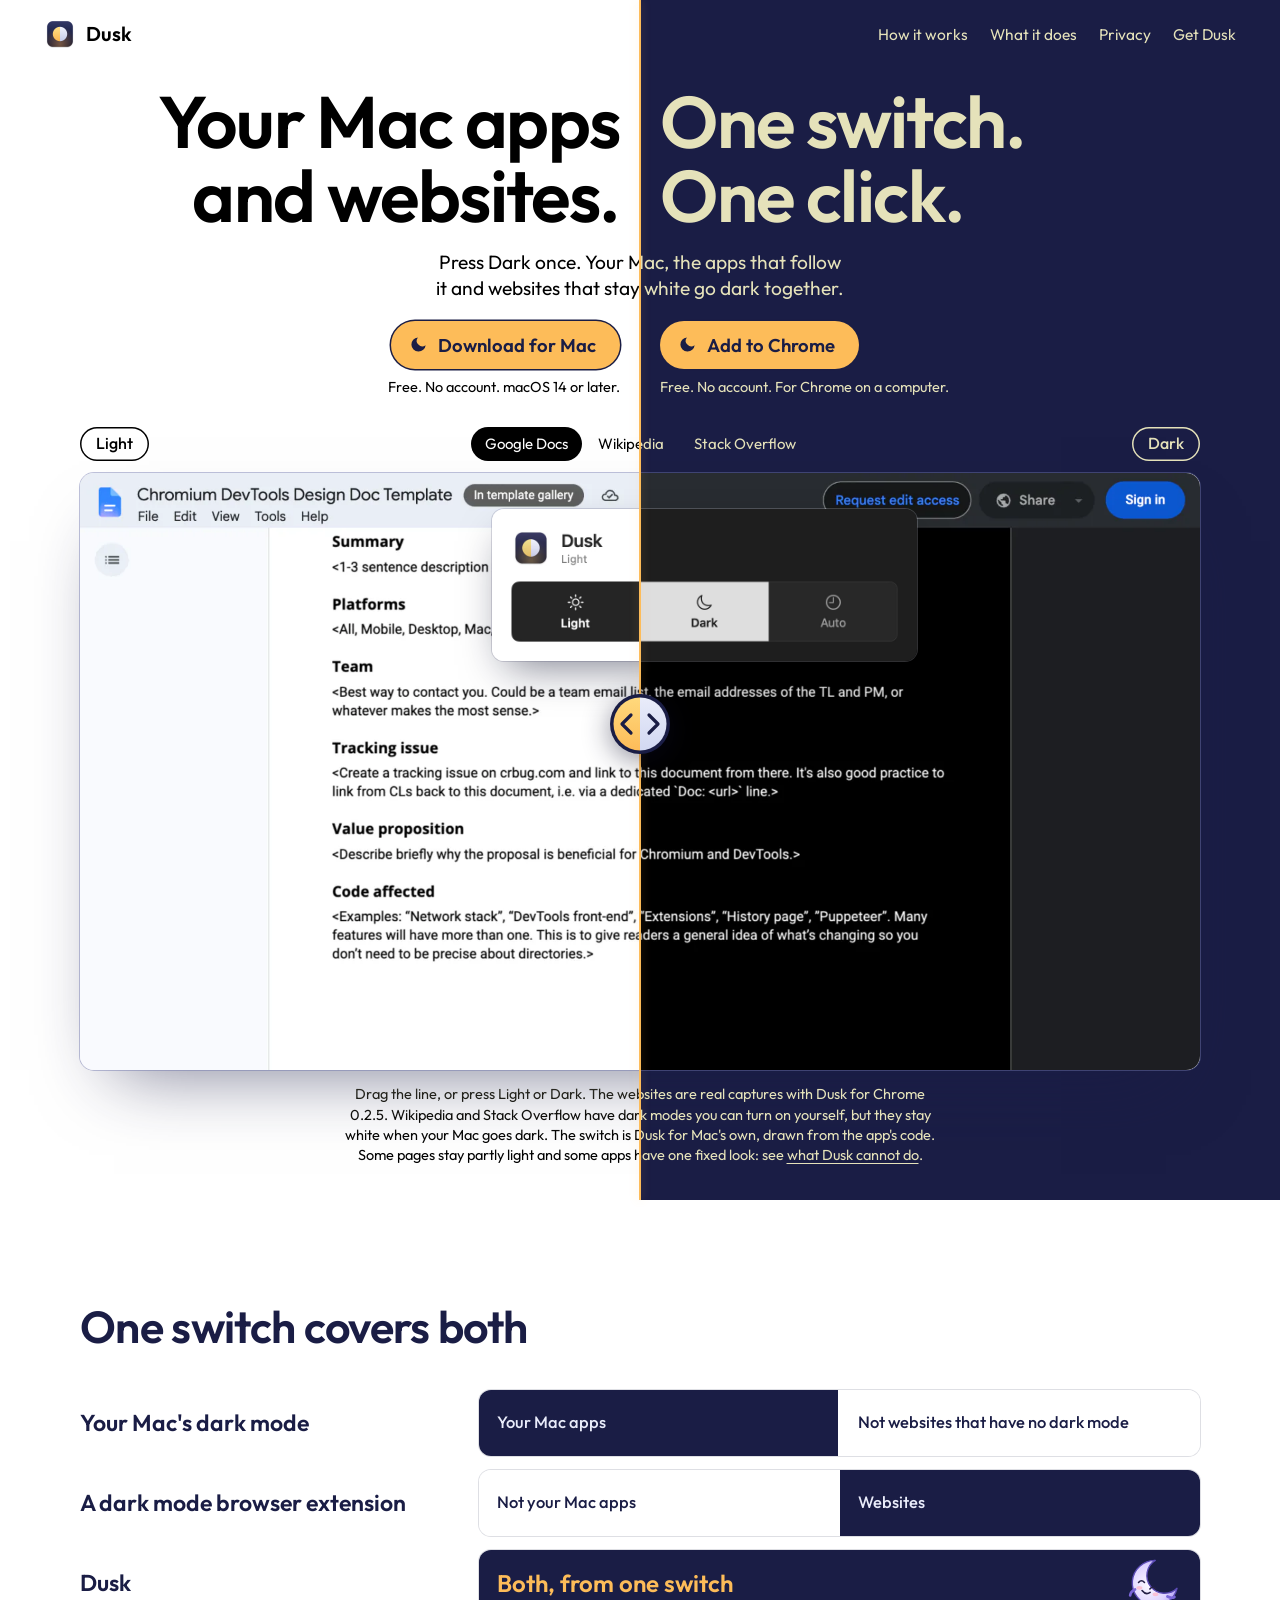
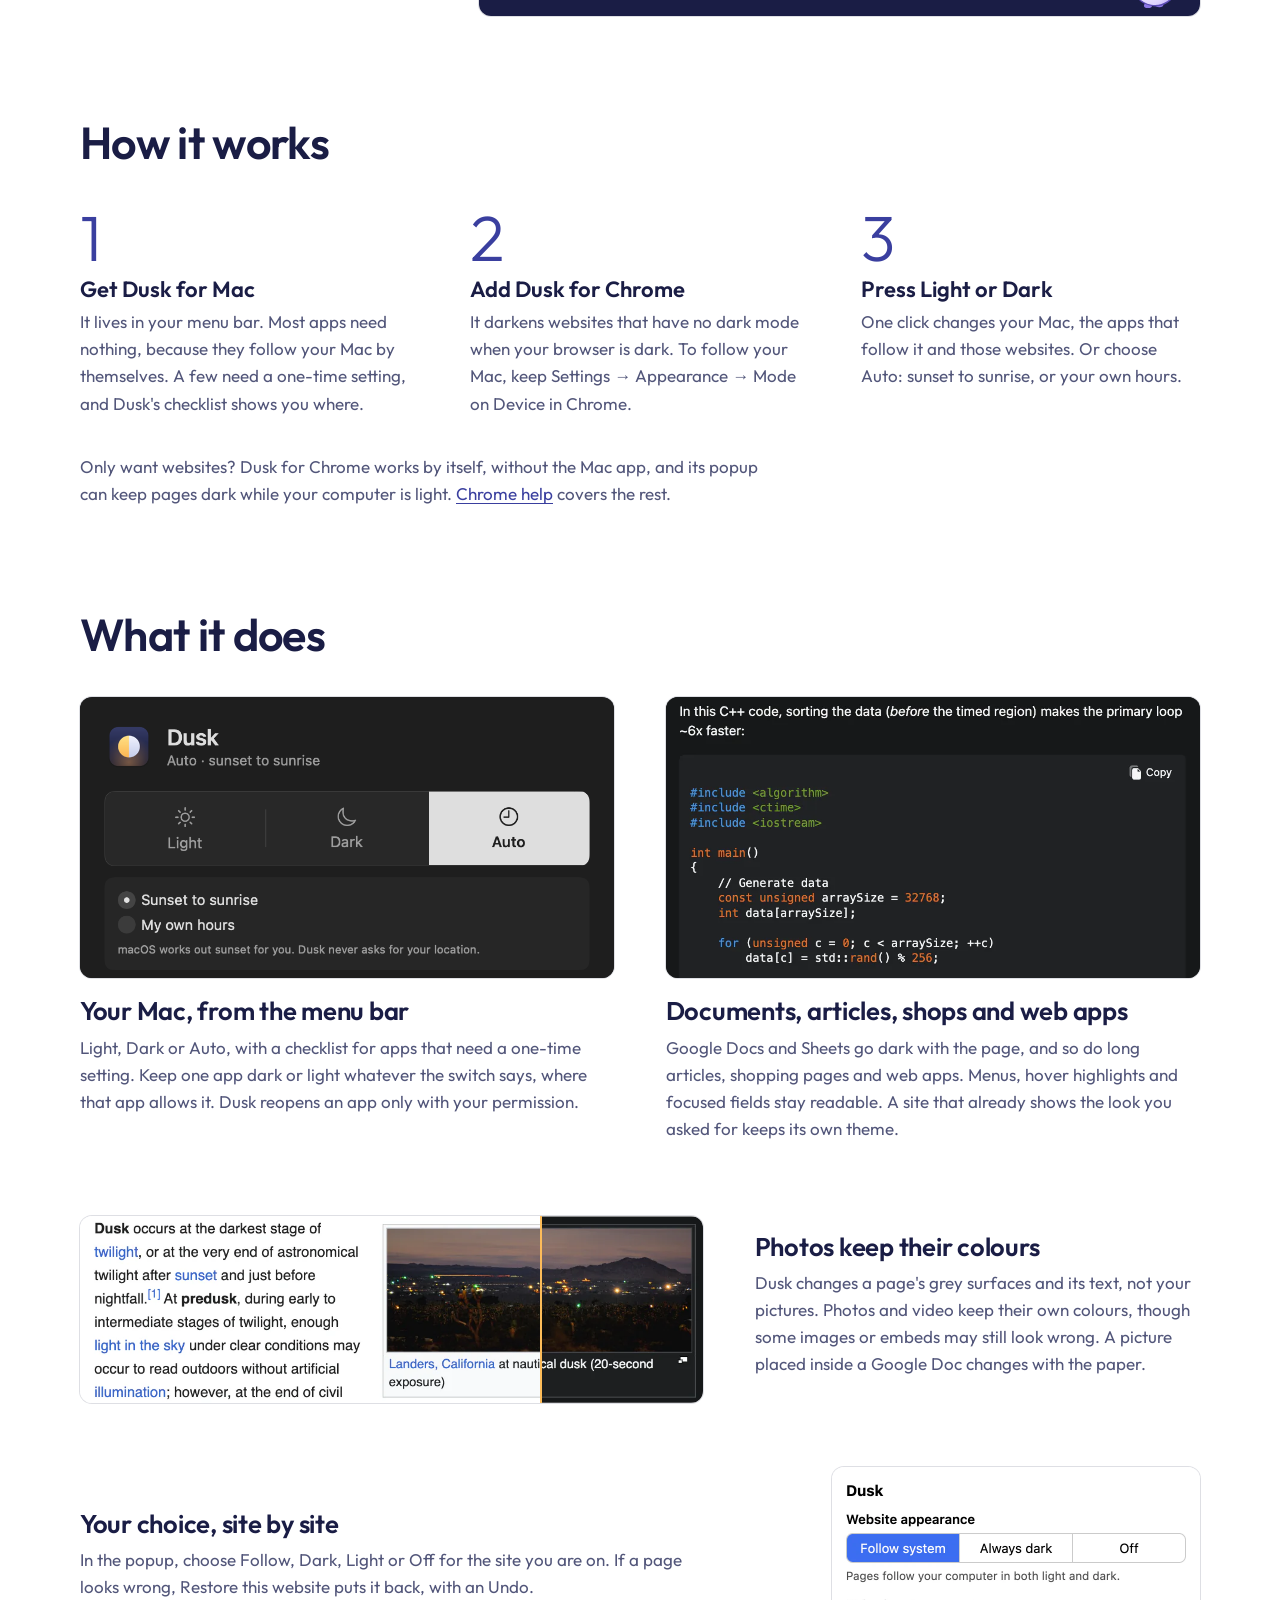
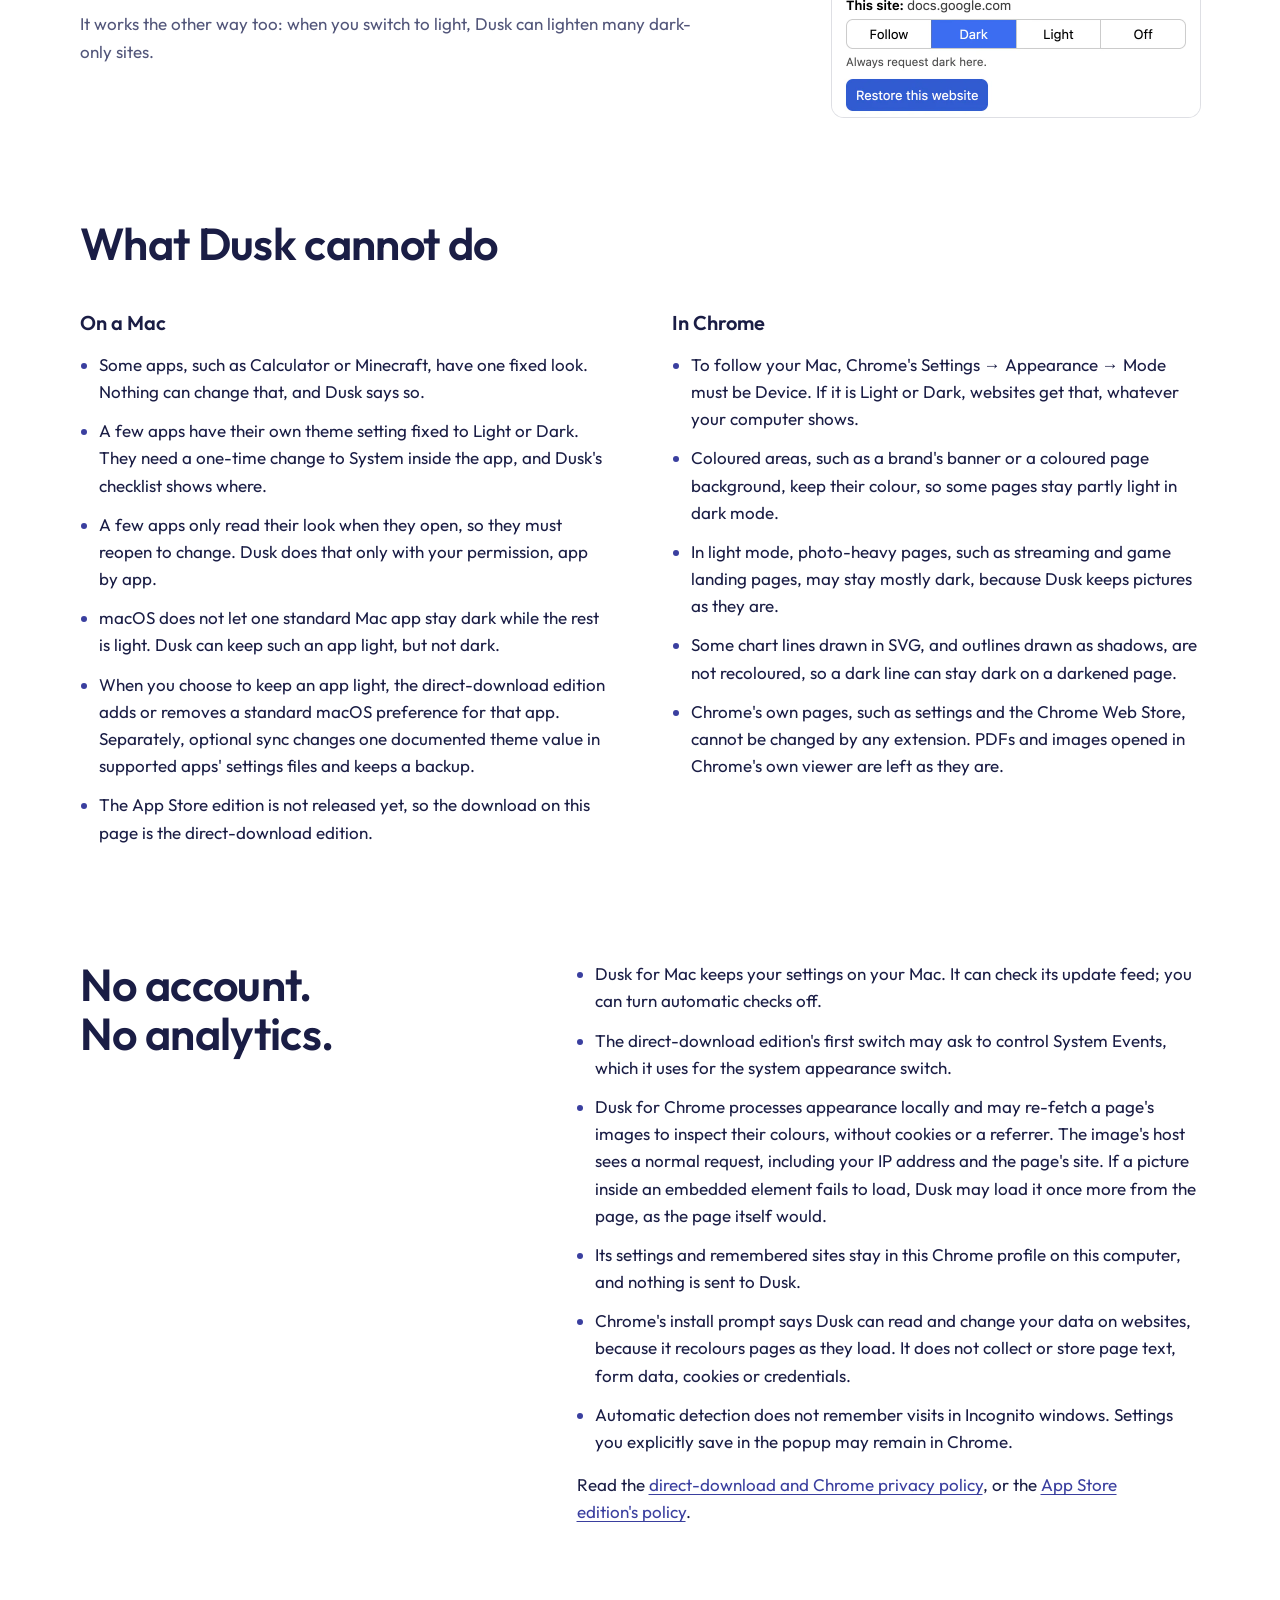
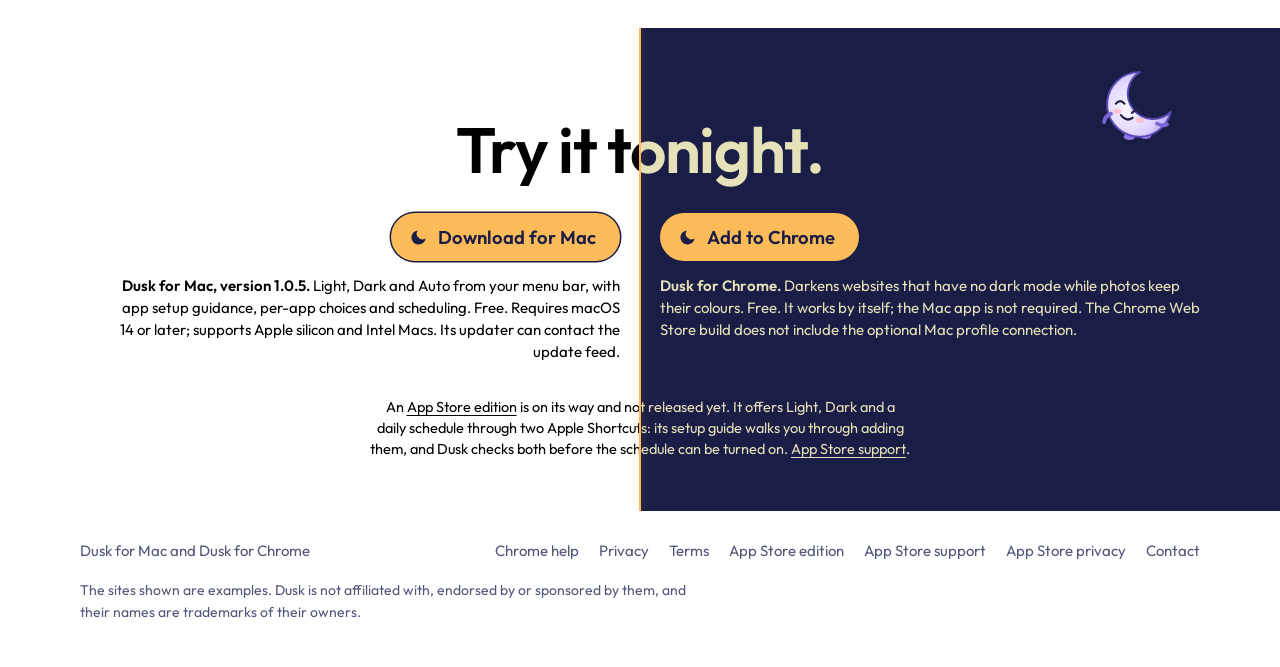
==== commit 0aabe9e4: "Update Mac setup, support and privacy pages for guided release" ====
--- a/index.html
+++ b/index.html
@@ -213,7 +213,7 @@
         <p class="fine blend"><strong>Dusk for Chrome.</strong> Darkens websites that have no dark mode while photos keep their colours. Free. It works by itself; the Mac app is not required. The Chrome Web Store build does not include the optional Mac profile connection.</p>
       </div>
     </div>
-    <p class="store-note blend">An <a href="mac-app-store.html">App Store edition</a> is on its way and not released yet. It offers Light, Dark and a daily schedule using two Apple Shortcuts you create and verify. <a href="mac-app-store-support.html">App Store support</a>.</p>
+    <p class="store-note blend">An <a href="mac-app-store.html">App Store edition</a> is on its way and not released yet. It offers Light, Dark and a daily schedule through two Apple Shortcuts: its setup guide walks you through adding them, and Dusk checks both before the schedule can be turned on. <a href="mac-app-store-support.html">App Store support</a>.</p>
   </div>
 </main>
 
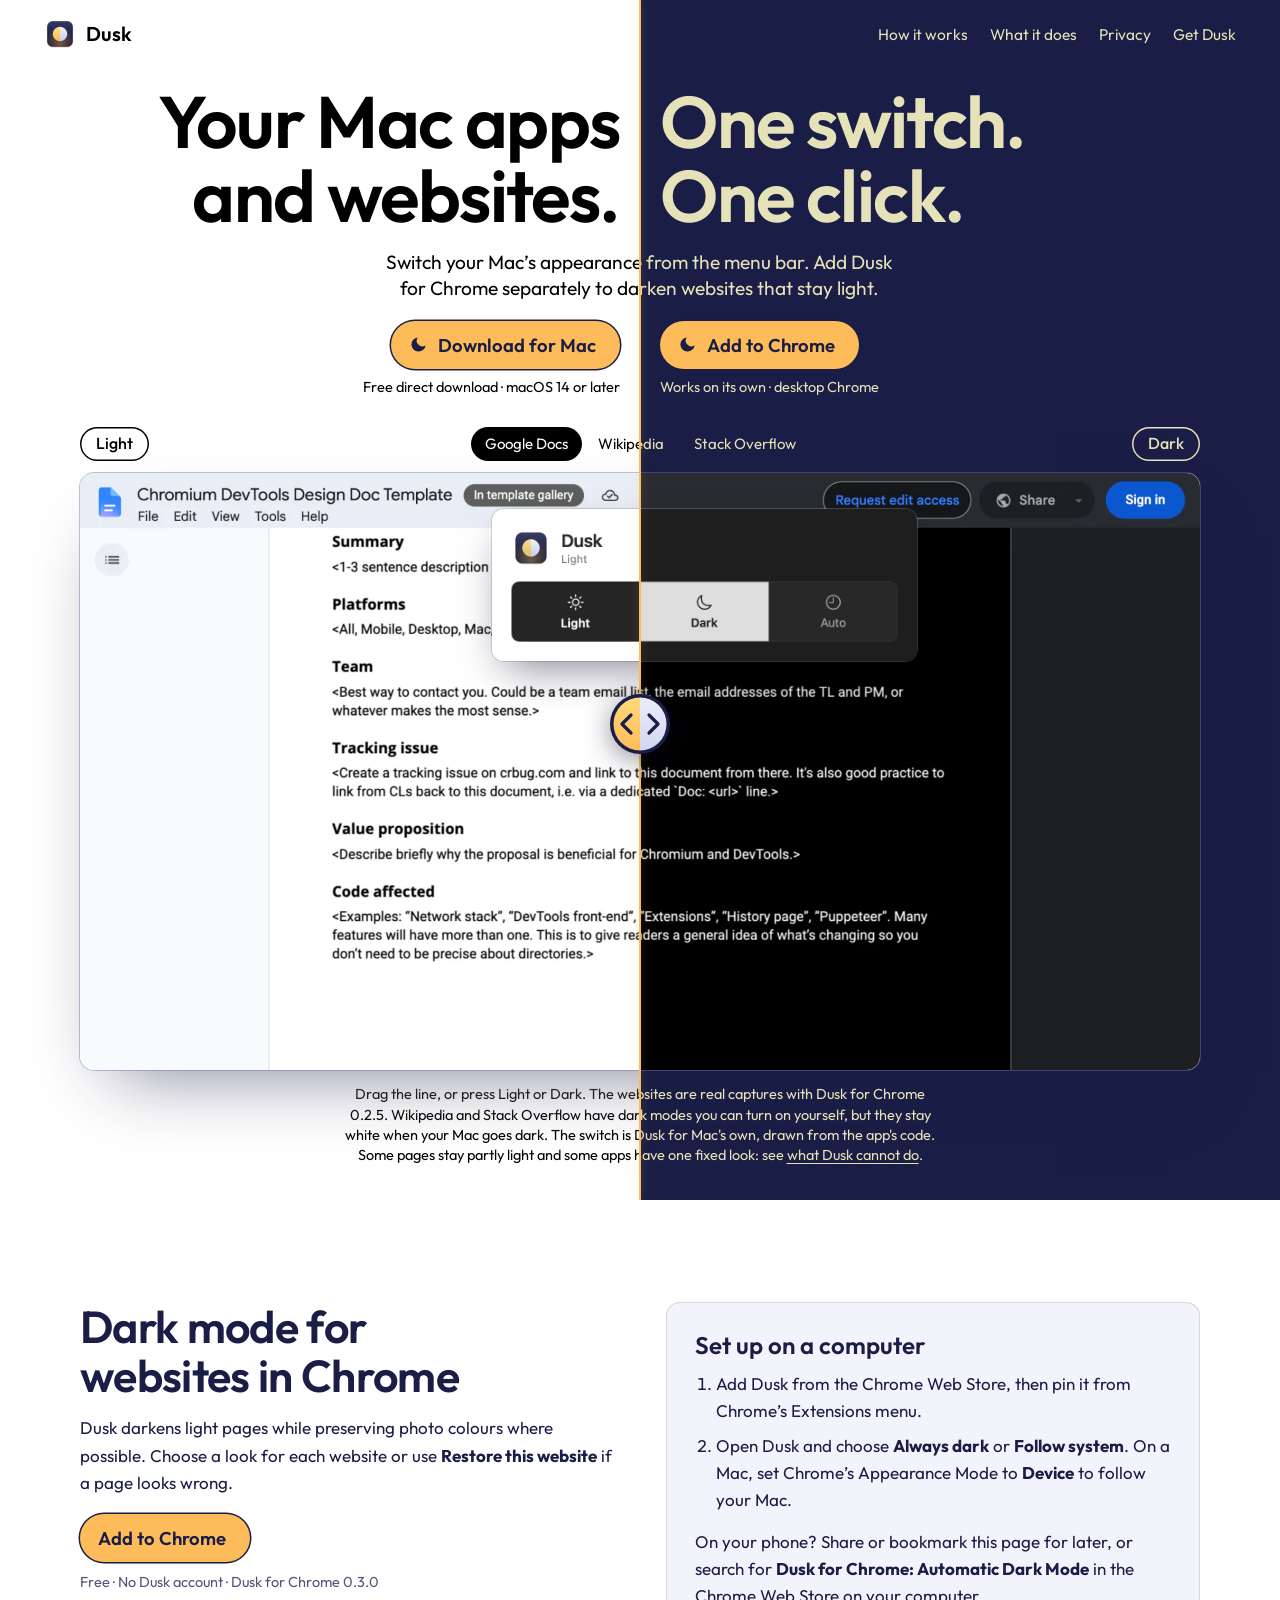
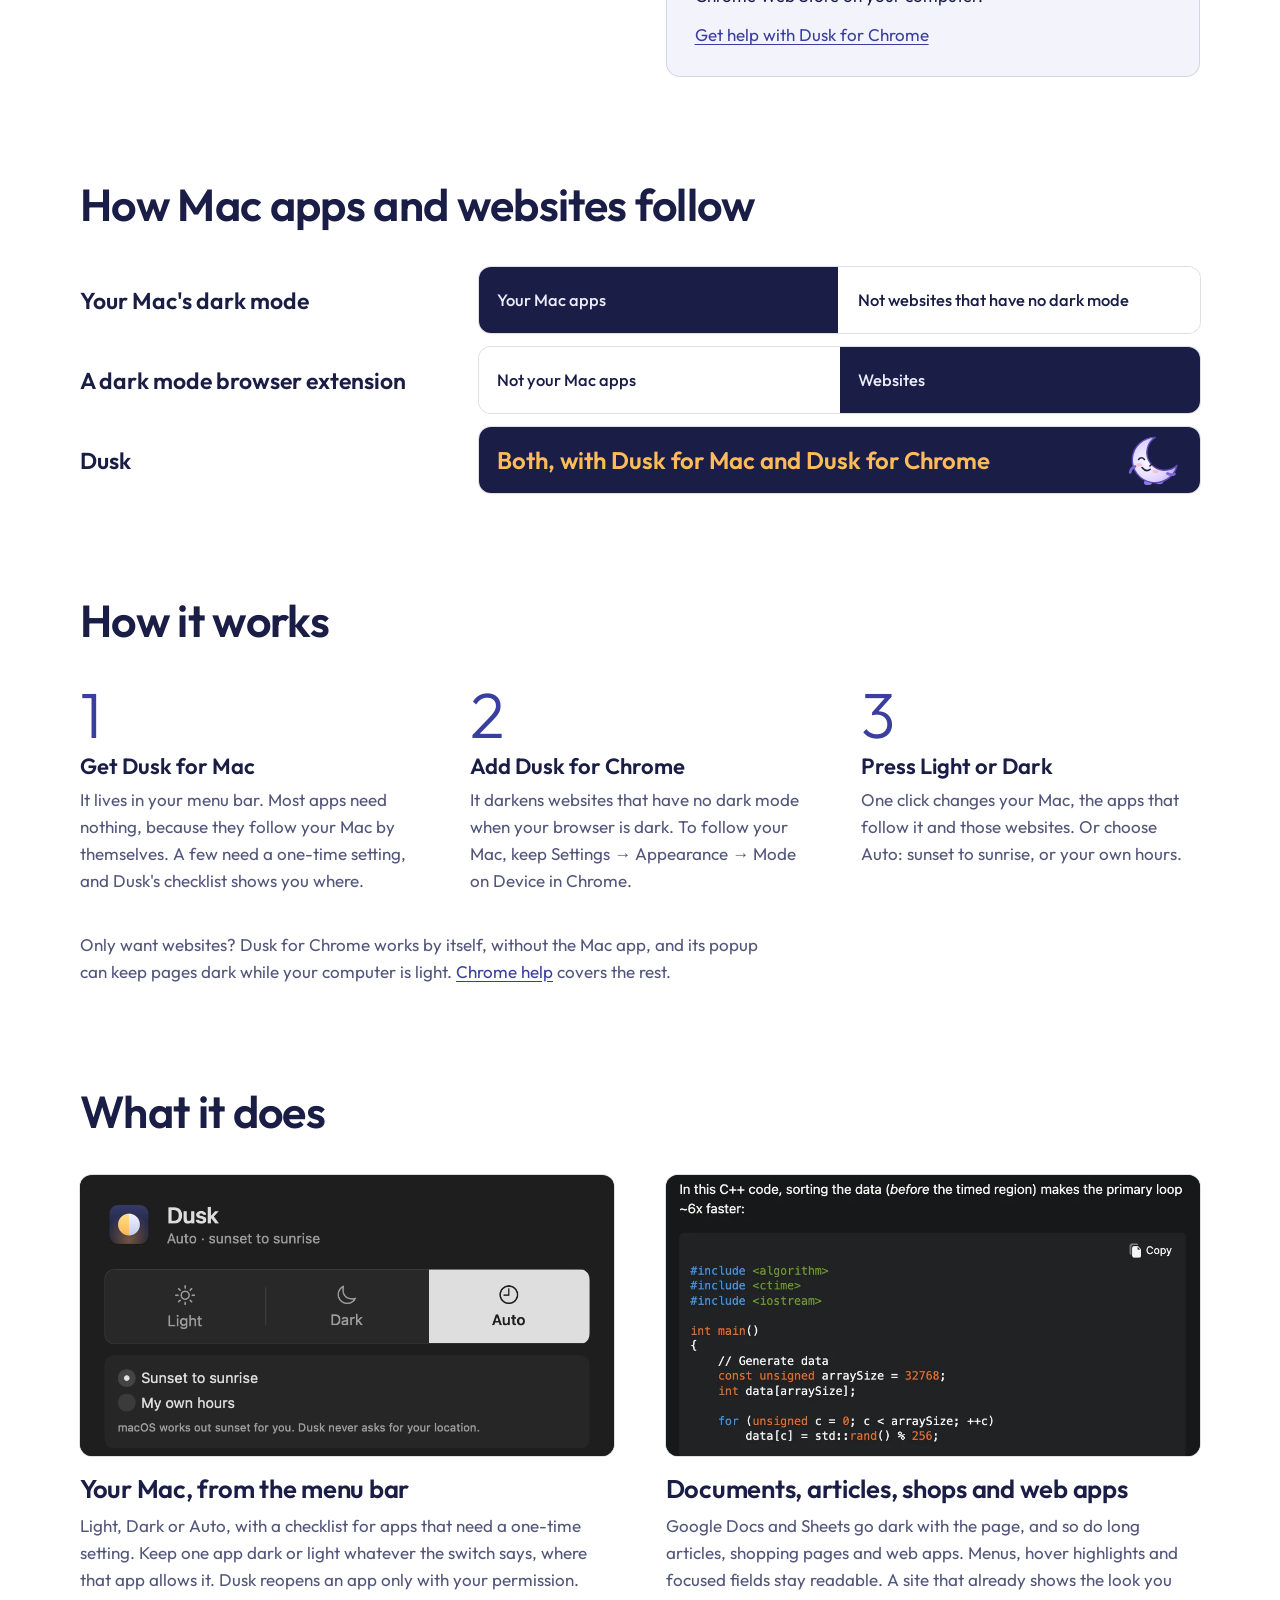
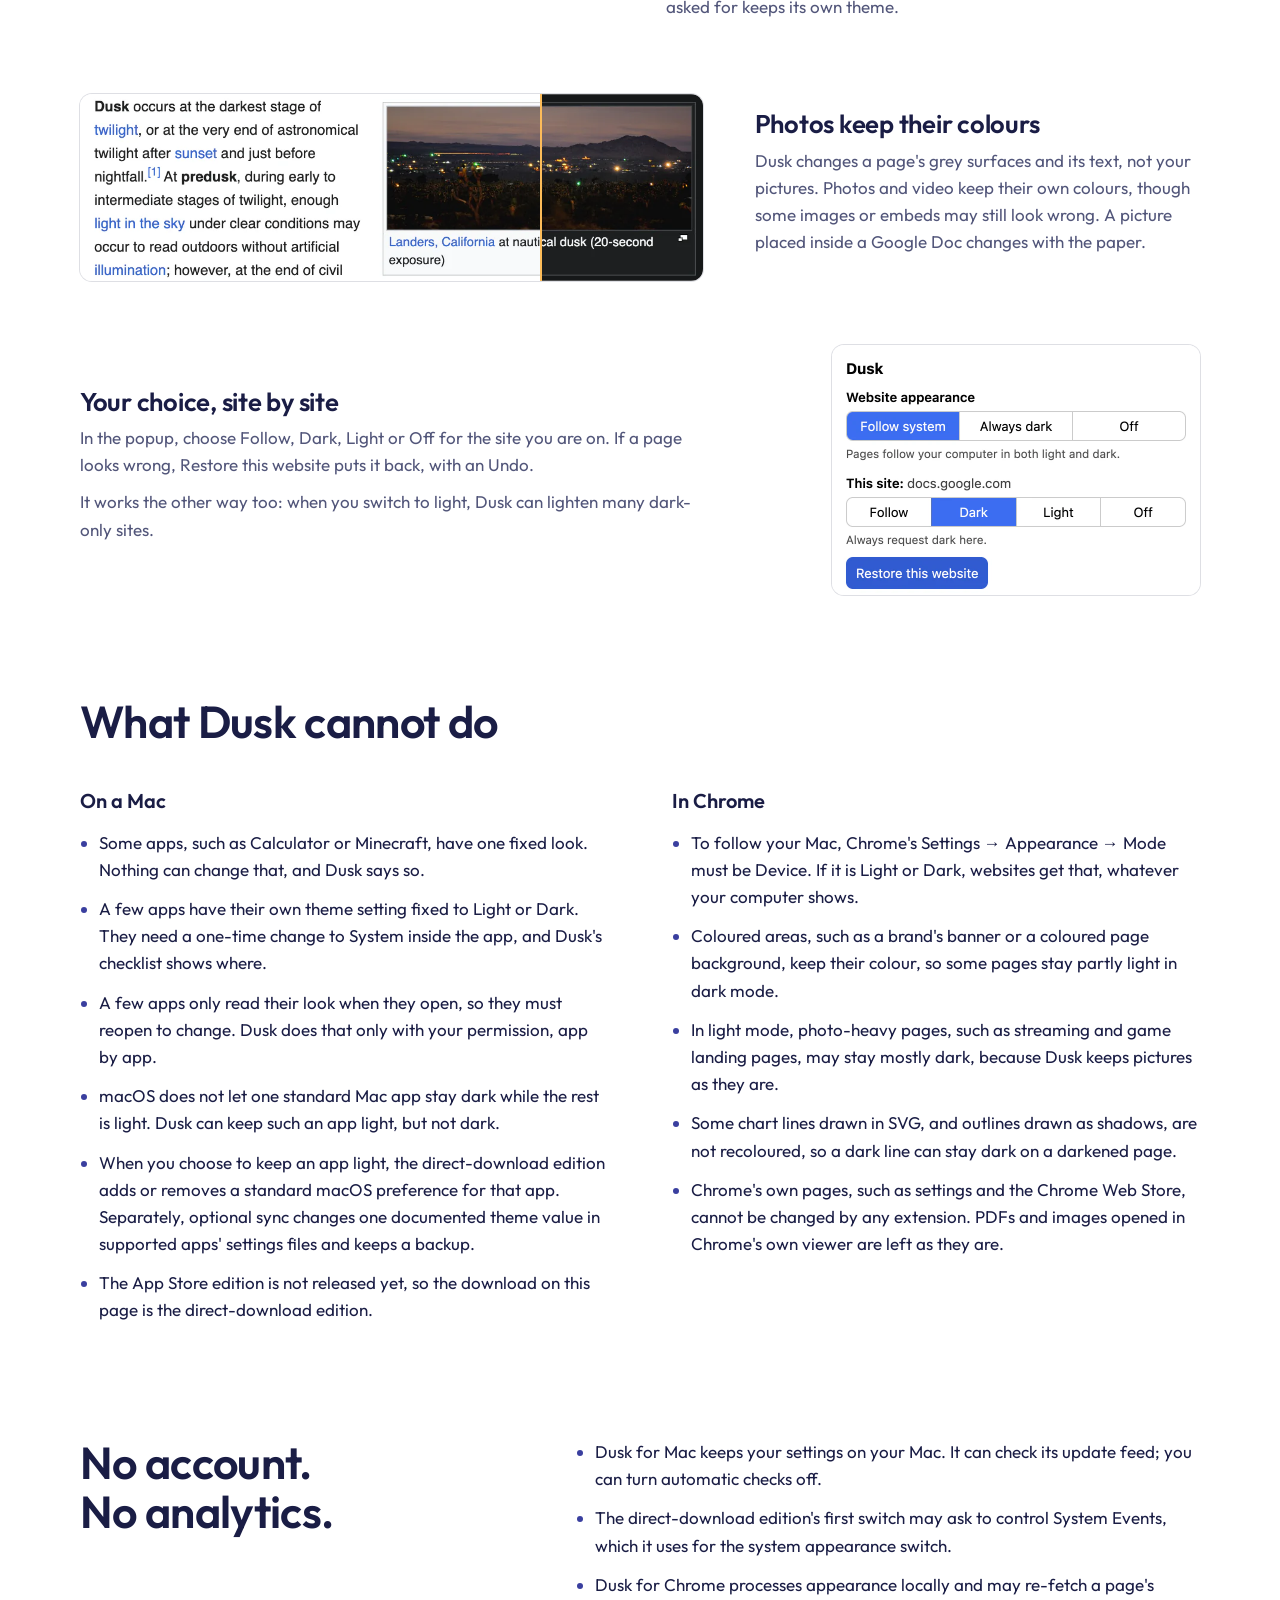
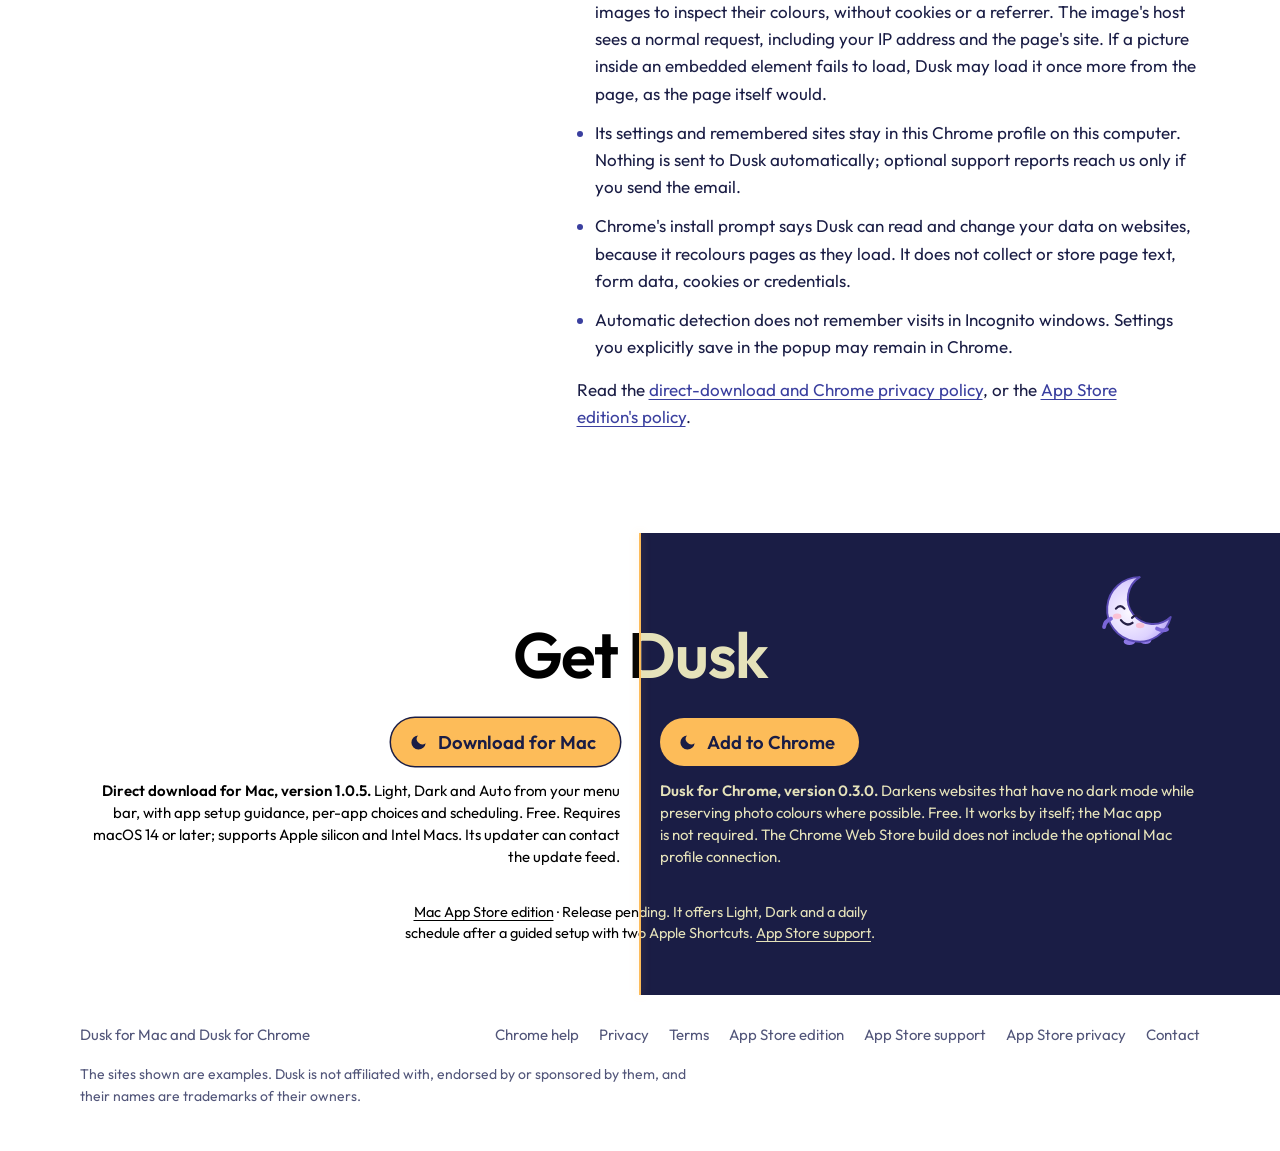
==== commit 31e0e363: "Publish clearer download paths, Chrome help and support privacy" ====
--- a/index.html
+++ b/index.html
@@ -47,15 +47,16 @@
 
     <div class="dusk-copy">
       <h1 class="couplet"><span class="q blend">Your Mac apps<br> and websites.</span> <span class="a blend">One switch.<br> One click.</span></h1>
-      <p class="lede blend">Press Dark once. Your Mac, the apps that follow it and websites that stay white go dark together.</p>
+      <p class="lede blend">Switch your Mac’s appearance from the menu bar. Add Dusk for Chrome separately to darken websites that stay light.</p>
       <div class="get get-mac">
         <a class="add" href="https://github.com/calvinkim85/dusk-site/releases/download/v1.0.5/Dusk-1.0.5.dmg"><svg viewBox="0 0 24 24" aria-hidden="true"><path d="M21 12.8A9 9 0 1 1 11.2 3a7 7 0 0 0 9.8 9.8z"/></svg>Download for Mac</a>
-        <span class="fine blend">Free. No account. macOS 14 or later.</span>
+        <span class="fine blend">Free direct download · macOS 14 or later</span>
       </div>
       <div class="get get-chrome">
         <a class="add" href="https://chromewebstore.google.com/detail/gbbmlagopacnaolgpffnemcipoieheba"><svg viewBox="0 0 24 24" aria-hidden="true"><path d="M21 12.8A9 9 0 1 1 11.2 3a7 7 0 0 0 9.8 9.8z"/></svg>Add to Chrome</a>
-        <span class="fine blend">Free. No account. For Chrome on a computer.</span>
-      </div>
+        <span class="fine blend">Works on its own · desktop Chrome</span>
+      </div>
+      <p class="phone-handoff blend"><a href="#chrome-desktop">On a phone? Find Dusk on your computer</a></p>
     </div>
 
     <figure class="compare">
@@ -93,8 +94,28 @@
     <div class="knob" id="dusk-knob"><svg viewBox="0 0 60 60" aria-hidden="true"><defs><linearGradient id="sun" x1="0" y1="0" x2="0" y2="1"><stop offset="0" stop-color="#ffd97c"/><stop offset="1" stop-color="#fdbc59"/></linearGradient><linearGradient id="moon" x1="0" y1="0" x2="0" y2="1"><stop offset="0" stop-color="#e9ecfa"/><stop offset="1" stop-color="#d2d8f2"/></linearGradient></defs><circle cx="30" cy="30" r="30" fill="#1a1d45"/><path d="M30 3.5a26.5 26.5 0 0 0 0 53z" fill="url(#sun)"/><path d="M30 3.5a26.5 26.5 0 0 1 0 53z" fill="url(#moon)"/><path d="M21 21l-9 9 9 9M39 21l9 9-9 9" fill="none" stroke="#1a1d45" stroke-width="3.2" stroke-linecap="round" stroke-linejoin="round"/></svg></div>
   </div>
 
+  <section id="chrome" class="wrap" aria-labelledby="chrome-title">
+    <div class="chrome-start">
+      <div>
+        <h2 id="chrome-title">Dark mode for websites in Chrome</h2>
+        <p>Dusk darkens light pages while preserving photo colours where possible. Choose a look for each website or use <strong>Restore this website</strong> if a page looks wrong.</p>
+        <a class="add" href="https://chromewebstore.google.com/detail/gbbmlagopacnaolgpffnemcipoieheba">Add to Chrome</a>
+        <p class="fine">Free · No Dusk account · Dusk for Chrome 0.3.0</p>
+      </div>
+      <div class="chrome-setup">
+        <h3 id="chrome-desktop">Set up on a computer</h3>
+        <ol>
+          <li>Add Dusk from the Chrome Web Store, then pin it from Chrome’s Extensions menu.</li>
+          <li>Open Dusk and choose <strong>Always dark</strong> or <strong>Follow system</strong>. On a Mac, set Chrome’s Appearance Mode to <strong>Device</strong> to follow your Mac.</li>
+        </ol>
+        <p>On your phone? Share or bookmark this page for later, or search for <strong>Dusk for Chrome: Automatic Dark Mode</strong> in the Chrome Web Store on your computer.</p>
+        <a href="chrome-help.html">Get help with Dusk for Chrome</a>
+      </div>
+    </div>
+  </section>
+
   <section id="why" class="wrap">
-    <h2>One switch covers both</h2>
+    <h2>How Mac apps and websites follow</h2>
     <ul class="ways">
       <li>
         <h3>Your Mac's dark mode</h3>
@@ -106,7 +127,7 @@
       </li>
       <li class="ways-dusk">
         <h3>Dusk</h3>
-        <div class="cells"><p class="cell on both">Both, from one switch <svg class="mascot" aria-hidden="true"><use href="#moon-mascot"/></svg></p></div>
+        <div class="cells"><p class="cell on both">Both, with Dusk for Mac and Dusk for Chrome <svg class="mascot" aria-hidden="true"><use href="#moon-mascot"/></svg></p></div>
       </li>
     </ul>
   </section>
@@ -189,7 +210,7 @@
           <li>Dusk for Mac keeps your settings on your Mac. It can check its update feed; you can turn automatic checks off.</li>
           <li>The direct-download edition's first switch may ask to control System Events, which it uses for the system appearance switch.</li>
           <li>Dusk for Chrome processes appearance locally and may re-fetch a page's images to inspect their colours, without cookies or a referrer. The image's host sees a normal request, including your IP address and the page's site. If a picture inside an embedded element fails to load, Dusk may load it once more from the page, as the page itself would.</li>
-          <li>Its settings and remembered sites stay in this Chrome profile on this computer, and nothing is sent to Dusk.</li>
+          <li>Its settings and remembered sites stay in this Chrome profile on this computer. Nothing is sent to Dusk automatically; optional support reports reach us only if you send the email.</li>
           <li>Chrome's install prompt says Dusk can read and change your data on websites, because it recolours pages as they load. It does not collect or store page text, form data, cookies or credentials.</li>
           <li>Automatic detection does not remember visits in Incognito windows. Settings you explicitly save in the popup may remain in Chrome.</li>
         </ul>
@@ -202,18 +223,18 @@
     <div class="dusk-sky"></div>
     <div class="line"></div>
     <svg class="mascot moon" aria-hidden="true"><use href="#moon-mascot"/></svg>
-    <h2 class="blend">Try it tonight.</h2>
+    <h2 class="blend">Get Dusk</h2>
     <div class="dusk-copy">
-      <div class="get get-mac">
+      <div class="get get-mac" id="mac">
         <a class="add" href="https://github.com/calvinkim85/dusk-site/releases/download/v1.0.5/Dusk-1.0.5.dmg"><svg viewBox="0 0 24 24" aria-hidden="true"><path d="M21 12.8A9 9 0 1 1 11.2 3a7 7 0 0 0 9.8 9.8z"/></svg>Download for Mac</a>
-        <p class="fine blend"><strong>Dusk for Mac, version 1.0.5.</strong> Light, Dark and Auto from your menu bar, with app setup guidance, per-app choices and scheduling. Free. Requires macOS 14 or later; supports Apple silicon and Intel Macs. Its updater can contact the update feed.</p>
+        <p class="fine blend"><strong>Direct download for Mac, version 1.0.5.</strong> Light, Dark and Auto from your menu bar, with app setup guidance, per-app choices and scheduling. Free. Requires macOS 14 or later; supports Apple silicon and Intel Macs. Its updater can contact the update feed.</p>
       </div>
       <div class="get get-chrome">
         <a class="add" href="https://chromewebstore.google.com/detail/gbbmlagopacnaolgpffnemcipoieheba"><svg viewBox="0 0 24 24" aria-hidden="true"><path d="M21 12.8A9 9 0 1 1 11.2 3a7 7 0 0 0 9.8 9.8z"/></svg>Add to Chrome</a>
-        <p class="fine blend"><strong>Dusk for Chrome.</strong> Darkens websites that have no dark mode while photos keep their colours. Free. It works by itself; the Mac app is not required. The Chrome Web Store build does not include the optional Mac profile connection.</p>
-      </div>
-    </div>
-    <p class="store-note blend">An <a href="mac-app-store.html">App Store edition</a> is on its way and not released yet. It offers Light, Dark and a daily schedule through two Apple Shortcuts: its setup guide walks you through adding them, and Dusk checks both before the schedule can be turned on. <a href="mac-app-store-support.html">App Store support</a>.</p>
+        <p class="fine blend"><strong>Dusk for Chrome, version 0.3.0.</strong> Darkens websites that have no dark mode while preserving photo colours where possible. Free. It works by itself; the Mac app is not required. The Chrome Web Store build does not include the optional Mac profile connection.</p>
+      </div>
+    </div>
+    <p class="store-note blend"><a href="mac-app-store.html">Mac App Store edition</a> · Release pending. It offers Light, Dark and a daily schedule after a guided setup with two Apple Shortcuts. <a href="mac-app-store-support.html">App Store support</a>.</p>
   </div>
 </main>
 
--- a/style.css
+++ b/style.css
@@ -84,3 +84,6 @@
   header.top { flex-direction: column; }
   nav { max-width: none; justify-content: flex-start; }
 }
+
+/* Long policy URLs stay readable on narrow screens. */
+.doc a { overflow-wrap: anywhere; }
--- a/home.css
+++ b/home.css
@@ -42,6 +42,8 @@
 .get-mac { align-items: flex-end; text-align: right; }
 .fine { margin: 0; font-size: 14.5px; line-height: 1.35; }
 .fine strong { font-weight: 600; }
+.phone-handoff { display: none; grid-column: 1 / -1; margin: 14px 0 0; text-align: center; font-size: .875rem; }
+.phone-handoff a { display: inline-block; padding: 7px 0; }
 
 .add { position: relative; z-index: 2; display: inline-flex; align-items: center; gap: 10px; padding: 13px 24px 13px 18px; border-radius: 999px;
        background: var(--ember); color: var(--night); font-size: 18.5px; font-weight: 600; line-height: 1.2; text-decoration: none; white-space: nowrap;
@@ -95,6 +97,17 @@
 /* Below the hero: plain page, follows the visitor's theme */
 .home main section { padding-block: clamp(56px, 8vw, 104px) 0; border: 0; }
 .home h2 { font-size: clamp(30px, 3.5vw, 46px); line-height: 1.1; margin: 0 0 clamp(24px, 3vw, 40px); }
+
+/* Chrome install and phone-to-computer handoff */
+.chrome-start { display: grid; grid-template-columns: repeat(2, minmax(0, 1fr)); gap: 24px clamp(28px, 4vw, 56px); align-items: start; }
+.chrome-start h2 { margin-bottom: 14px; }
+.chrome-start p { margin: 0 0 18px; max-width: 55ch; }
+.chrome-start .fine { margin: 10px 0 0; color: var(--muted); }
+.chrome-setup { padding: clamp(16px, 2.8vw, 28px); border: 1px solid var(--line); border-radius: 14px; background: var(--card); }
+.chrome-setup h3 { margin: 0 0 10px; font-size: clamp(1.25rem, 1.1rem + .55vw, 1.5rem); line-height: 1.2; }
+.chrome-setup ol { margin: 0 0 14px; padding-inline-start: 1.25em; }
+.chrome-setup li + li { margin-top: 8px; }
+.chrome-setup p { margin-bottom: 12px; }
 
 /* The comparison: a covered cell is dark, an uncovered one stays white, which is the whole point */
 .ways { display: grid; gap: 14px; margin: 0; padding: 0; list-style: none; }
@@ -176,6 +189,8 @@
   .add { padding: 12px 14px; font-size: 15.5px; }
   .add svg { display: none; }
   .fine { font-size: 13px; }
+  .phone-handoff { display: block; }
+  .chrome-start { grid-template-columns: 1fr; }
   .compare-head { grid-template-columns: 1fr 1fr; }
   .sites { grid-column: 1 / -1; grid-row: 2; }
   .side { font-size: 15px; }
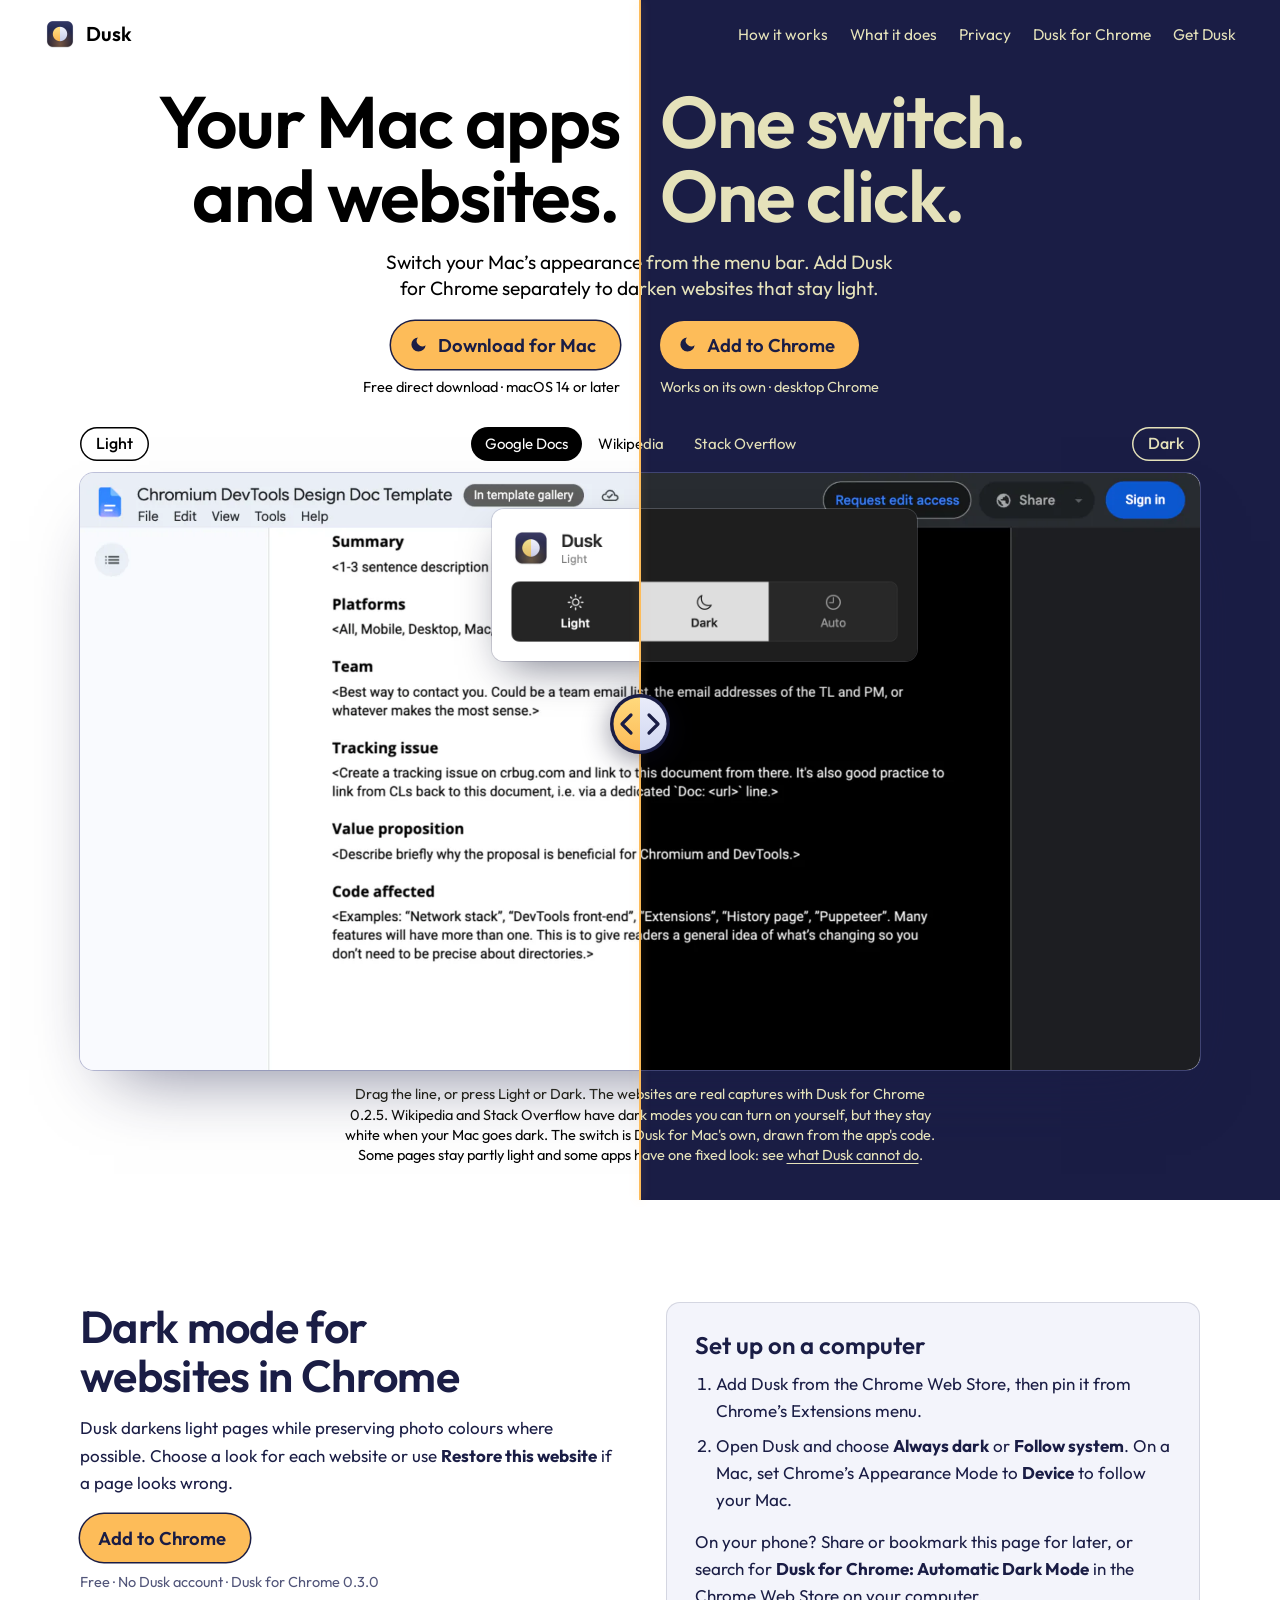
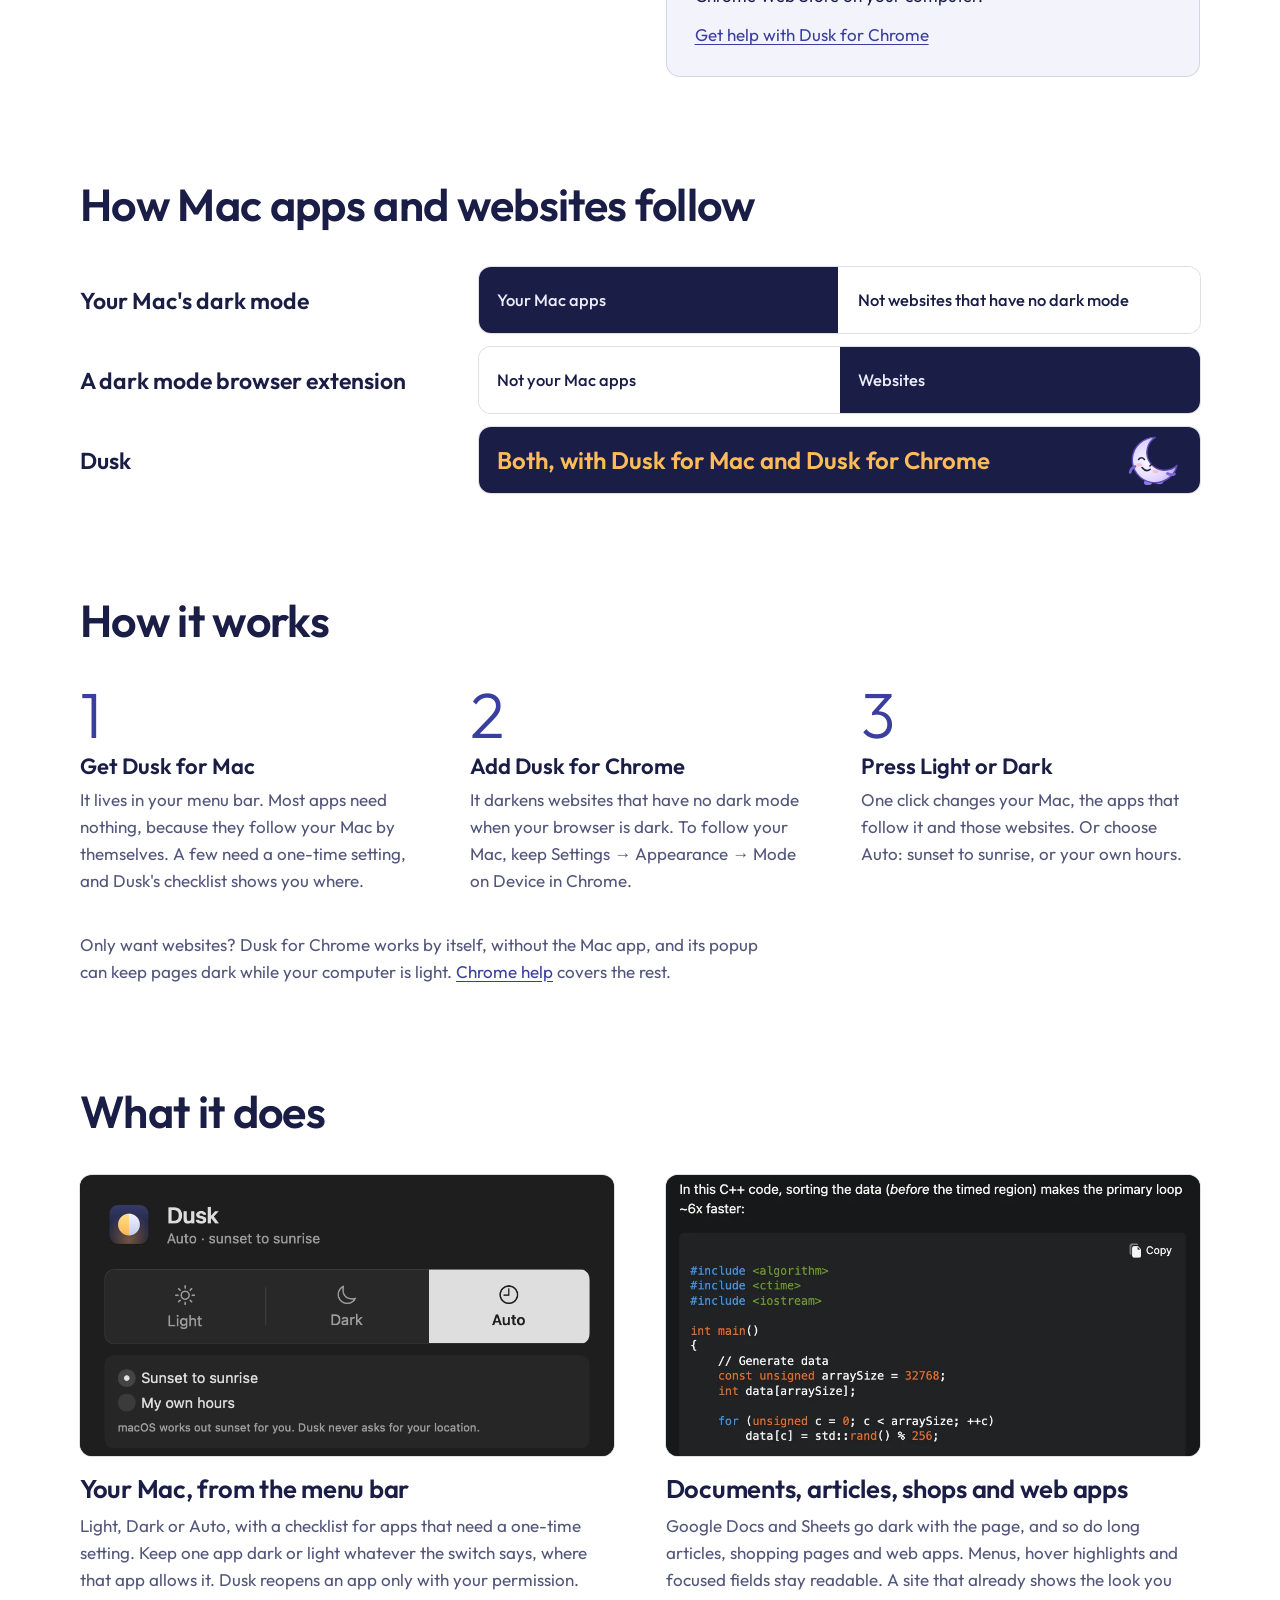
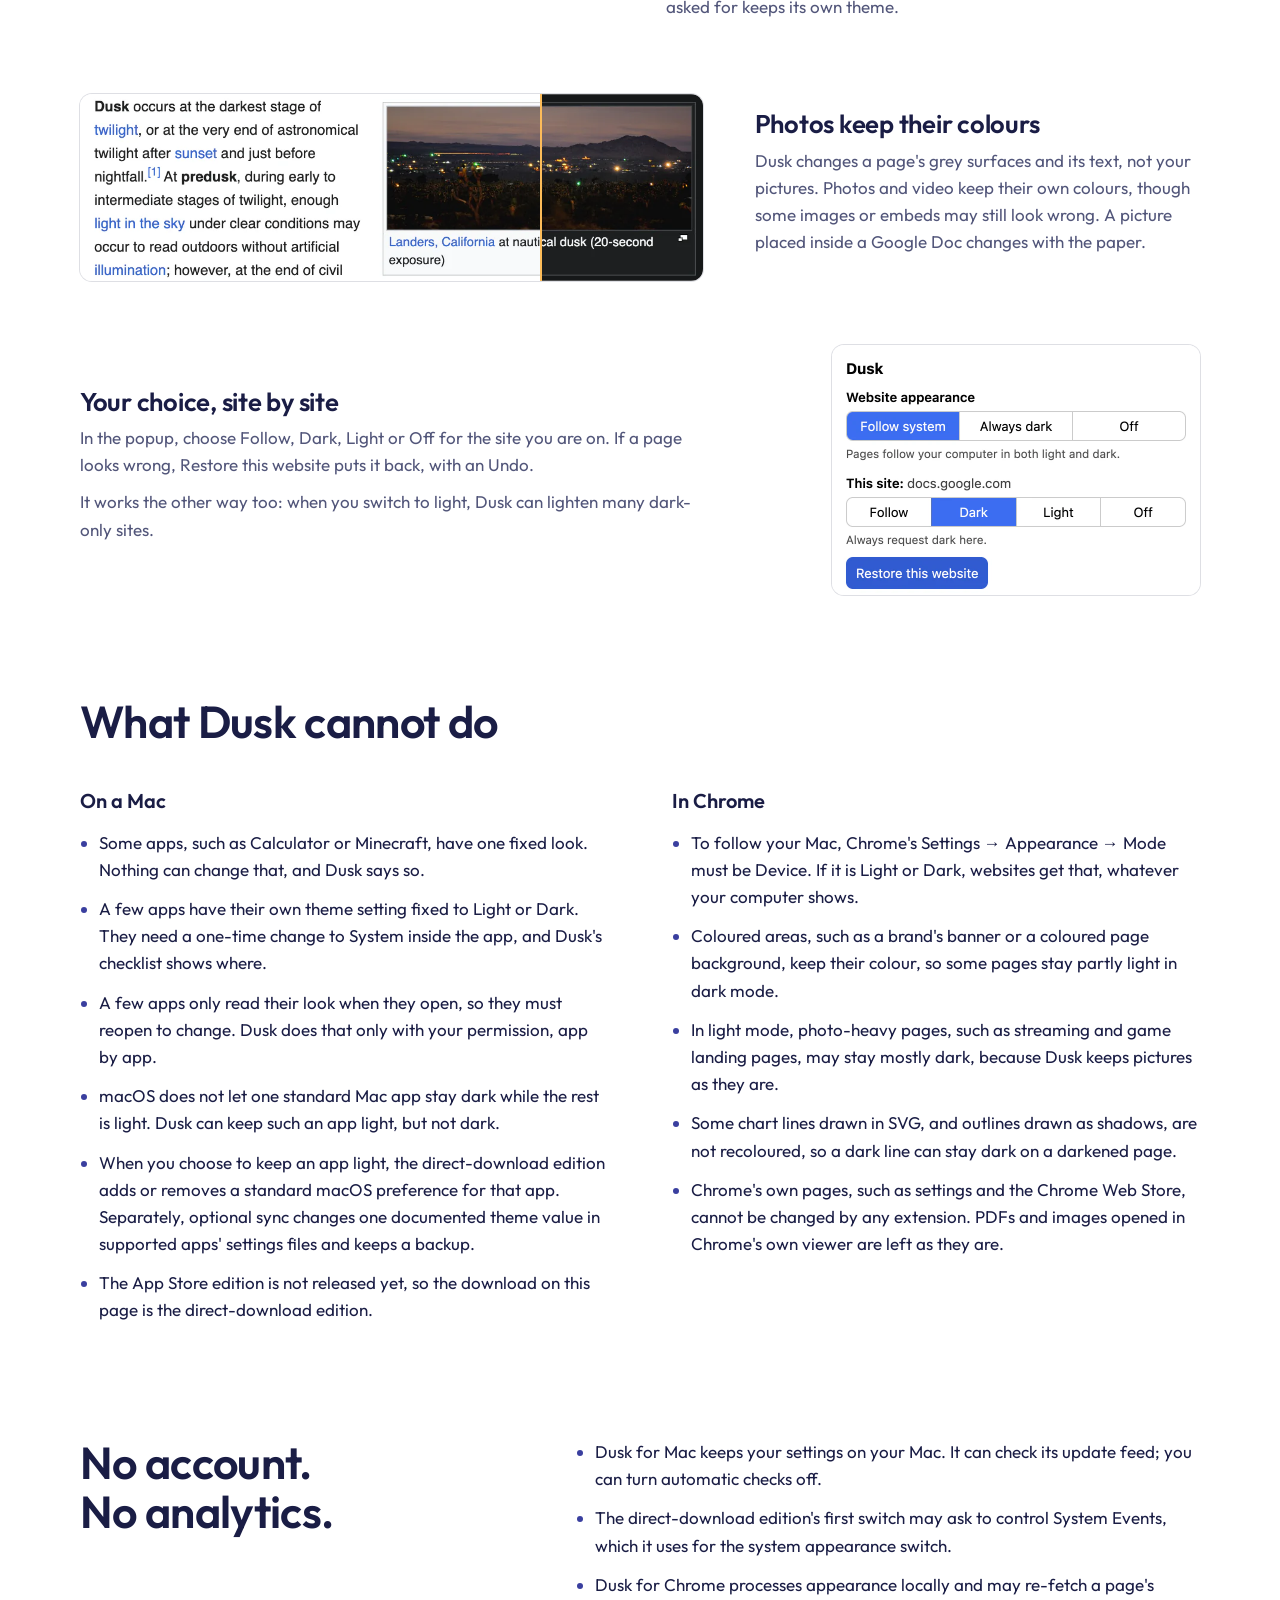
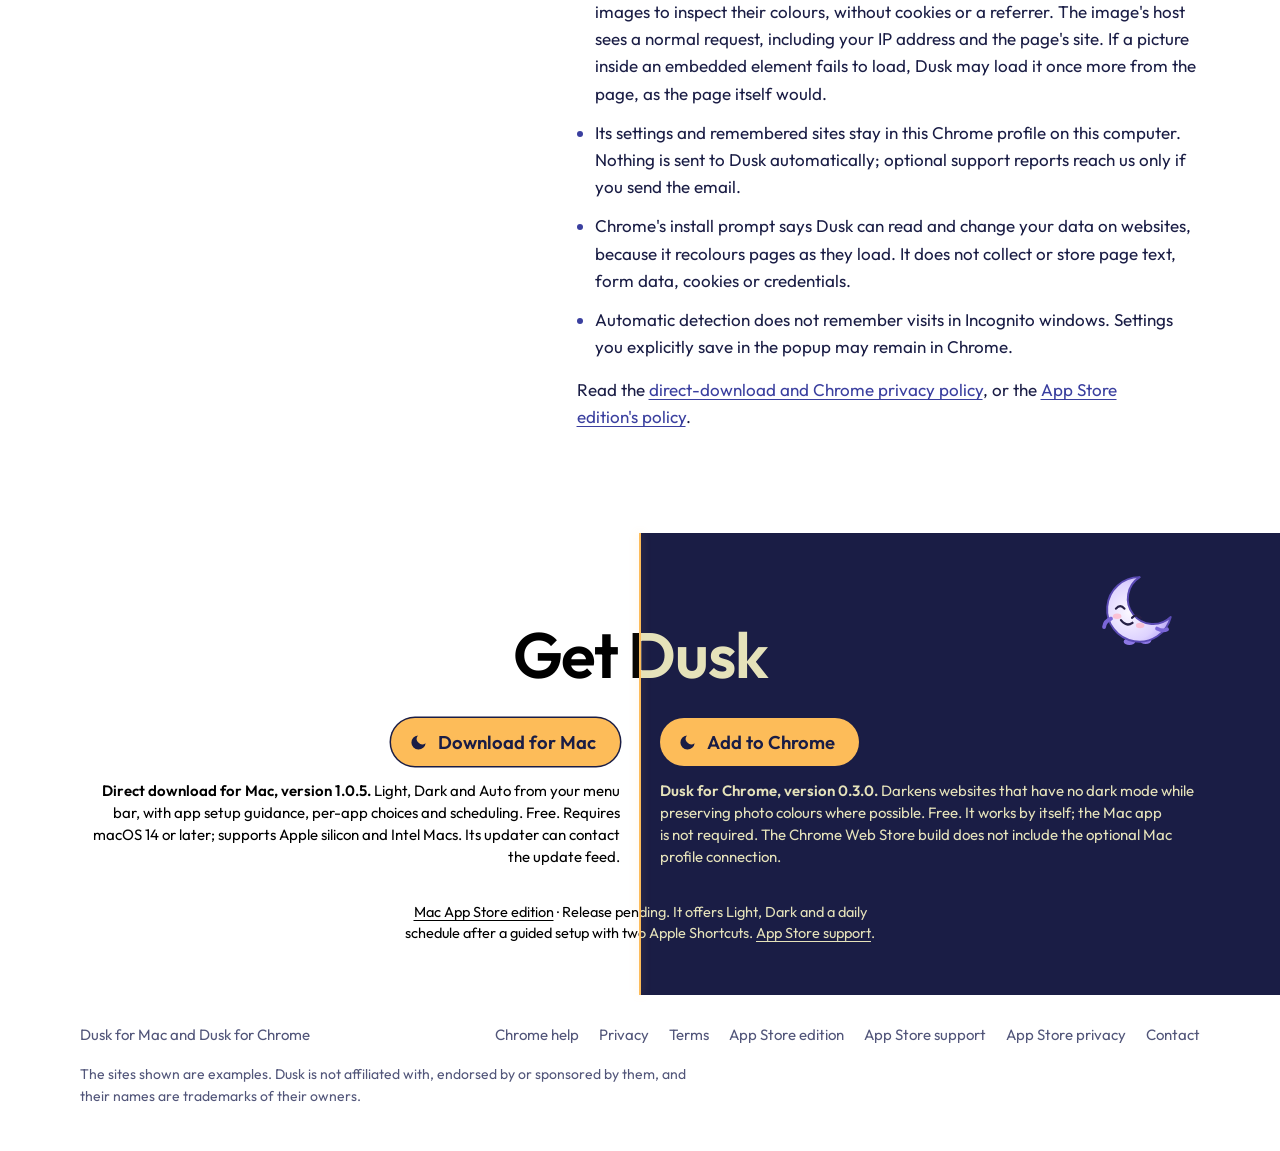
==== commit b1db3016: "Publish Dusk for Chrome landing page and repair navigation" ====
--- a/index.html
+++ b/index.html
@@ -38,7 +38,7 @@
 
 <header class="top">
   <a class="brand" href="./"><img src="img/icon.png" width="32" height="32" alt=""><span>Dusk</span></a>
-  <nav aria-label="Main navigation"><a href="#how">How it works</a><a class="nav-wide" href="#does">What it does</a><a class="nav-narrow" href="#privacy">Privacy</a><a href="#editions">Get Dusk</a></nav>
+  <nav aria-label="Main navigation"><a href="#how">How it works</a><a class="nav-wide" href="#does">What it does</a><a class="nav-narrow" href="#privacy">Privacy</a><a href="chrome.html">Dusk for Chrome</a><a href="#editions">Get Dusk</a></nav>
 </header>
 
 <main>
--- a/home.css
+++ b/home.css
@@ -17,6 +17,8 @@
 
 /* Header, floating over the hero */
 .home header.top { position: absolute; inset: 0 0 auto 0; padding: 18px var(--gutter); flex-direction: row; align-items: center; }
+/* Raise the link contents so the hero cannot intercept clicks, while keeping their blend backdrop. */
+.home header.top a img, .home header.top a span, .home header.top nav a { position: relative; z-index: 2; }
 .home .brand span { color: #fff; mix-blend-mode: difference; }
 .home header.top nav { max-width: none; flex-wrap: wrap; justify-content: flex-end; gap: 4px 22px; }
 .home header.top nav a { color: #fff; mix-blend-mode: difference; }
@@ -204,6 +206,10 @@
   .home footer nav { justify-content: flex-start; }
 }
 
+@media (max-width: 520px) {
+  .dusk:not(.dusk-end) { padding-top: 110px; }
+}
+
 @media (max-width: 359px) {
   .home header.top nav a.nav-narrow { display: none; }
   .add { padding: 11px 9px; font-size: 14px; }
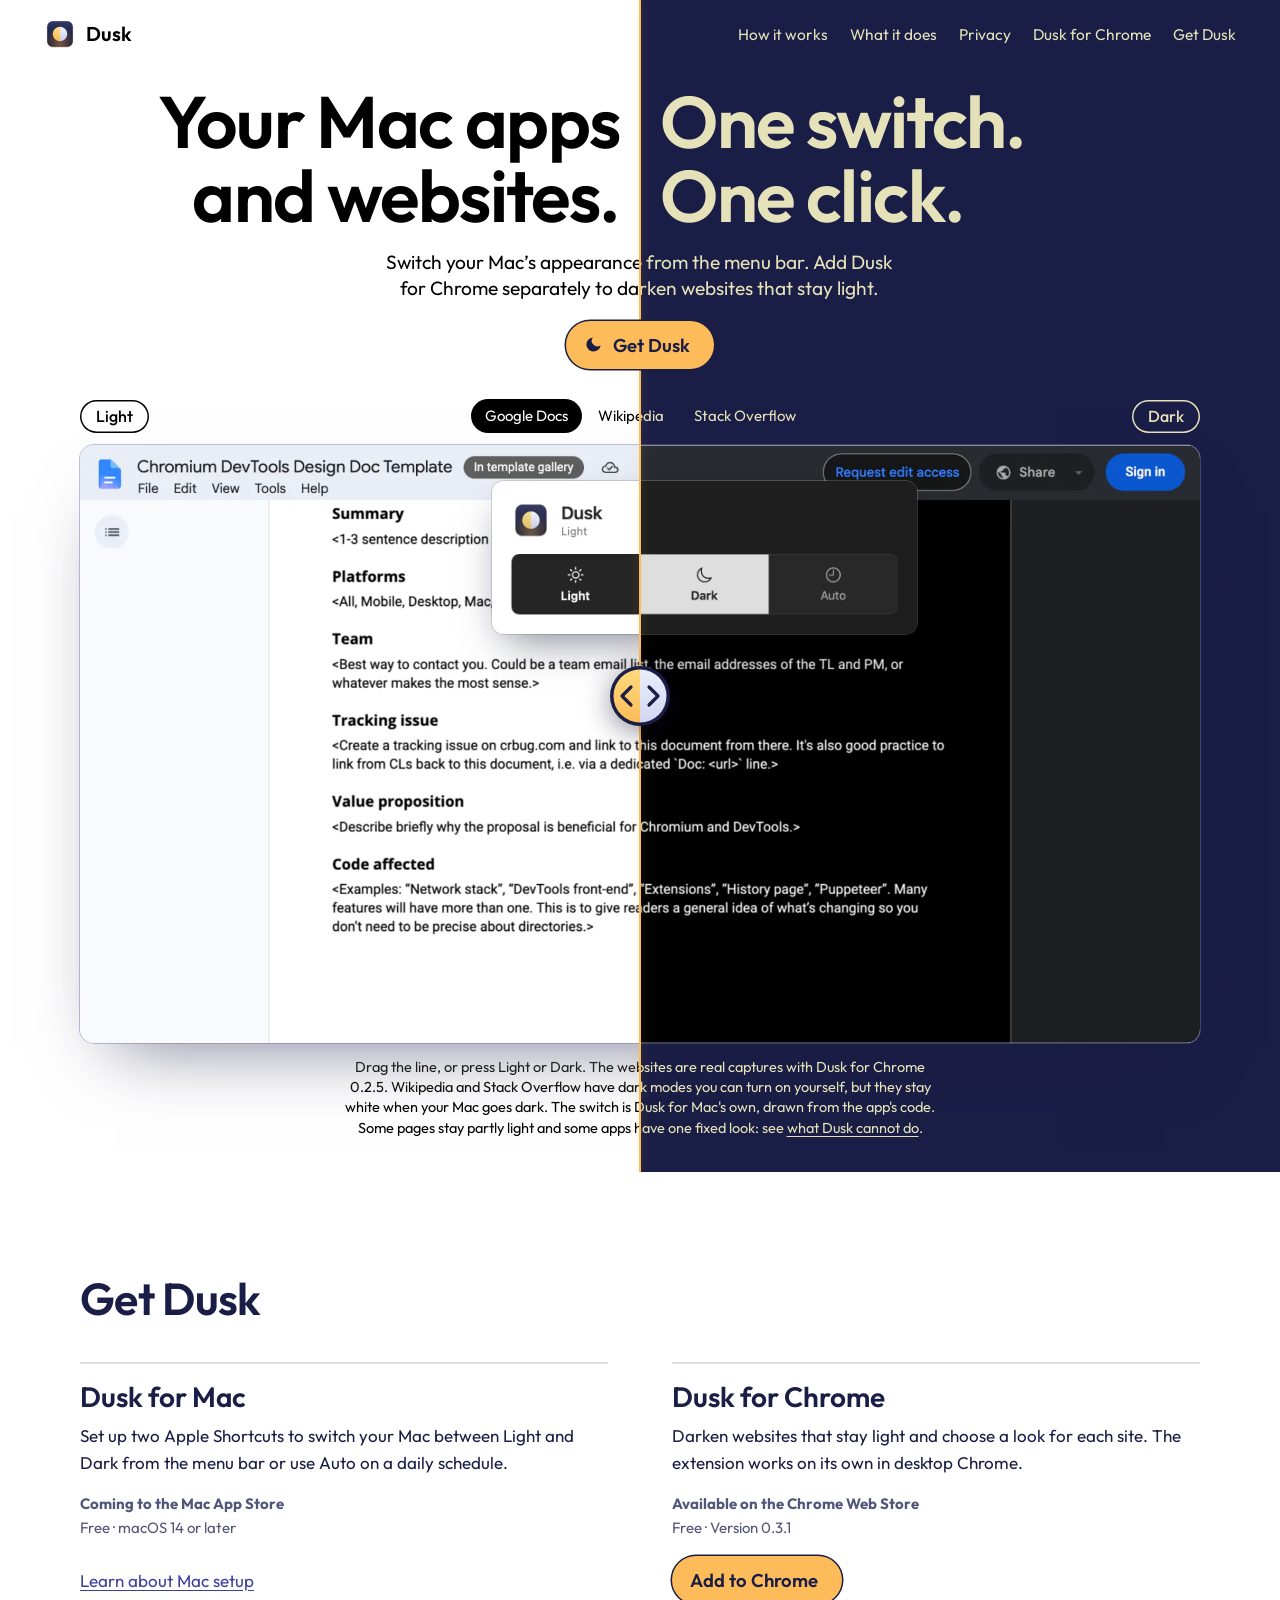
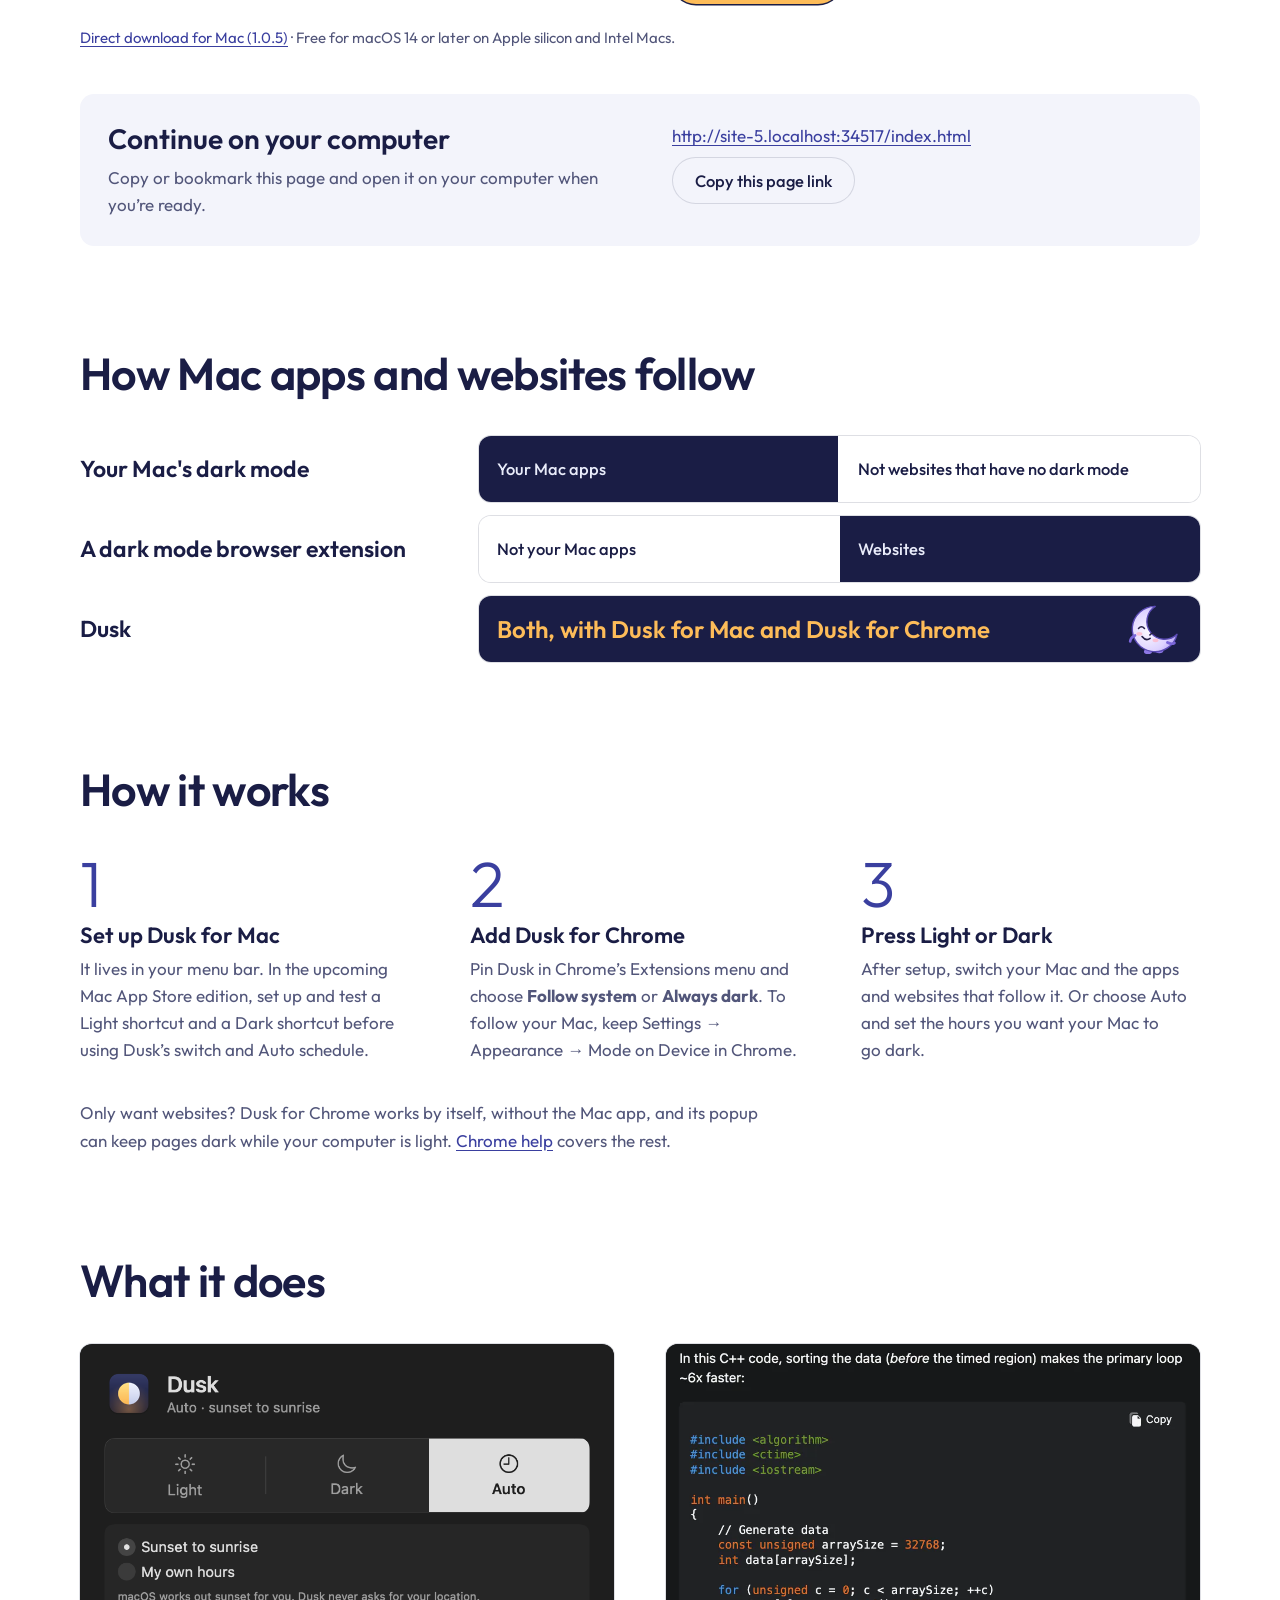
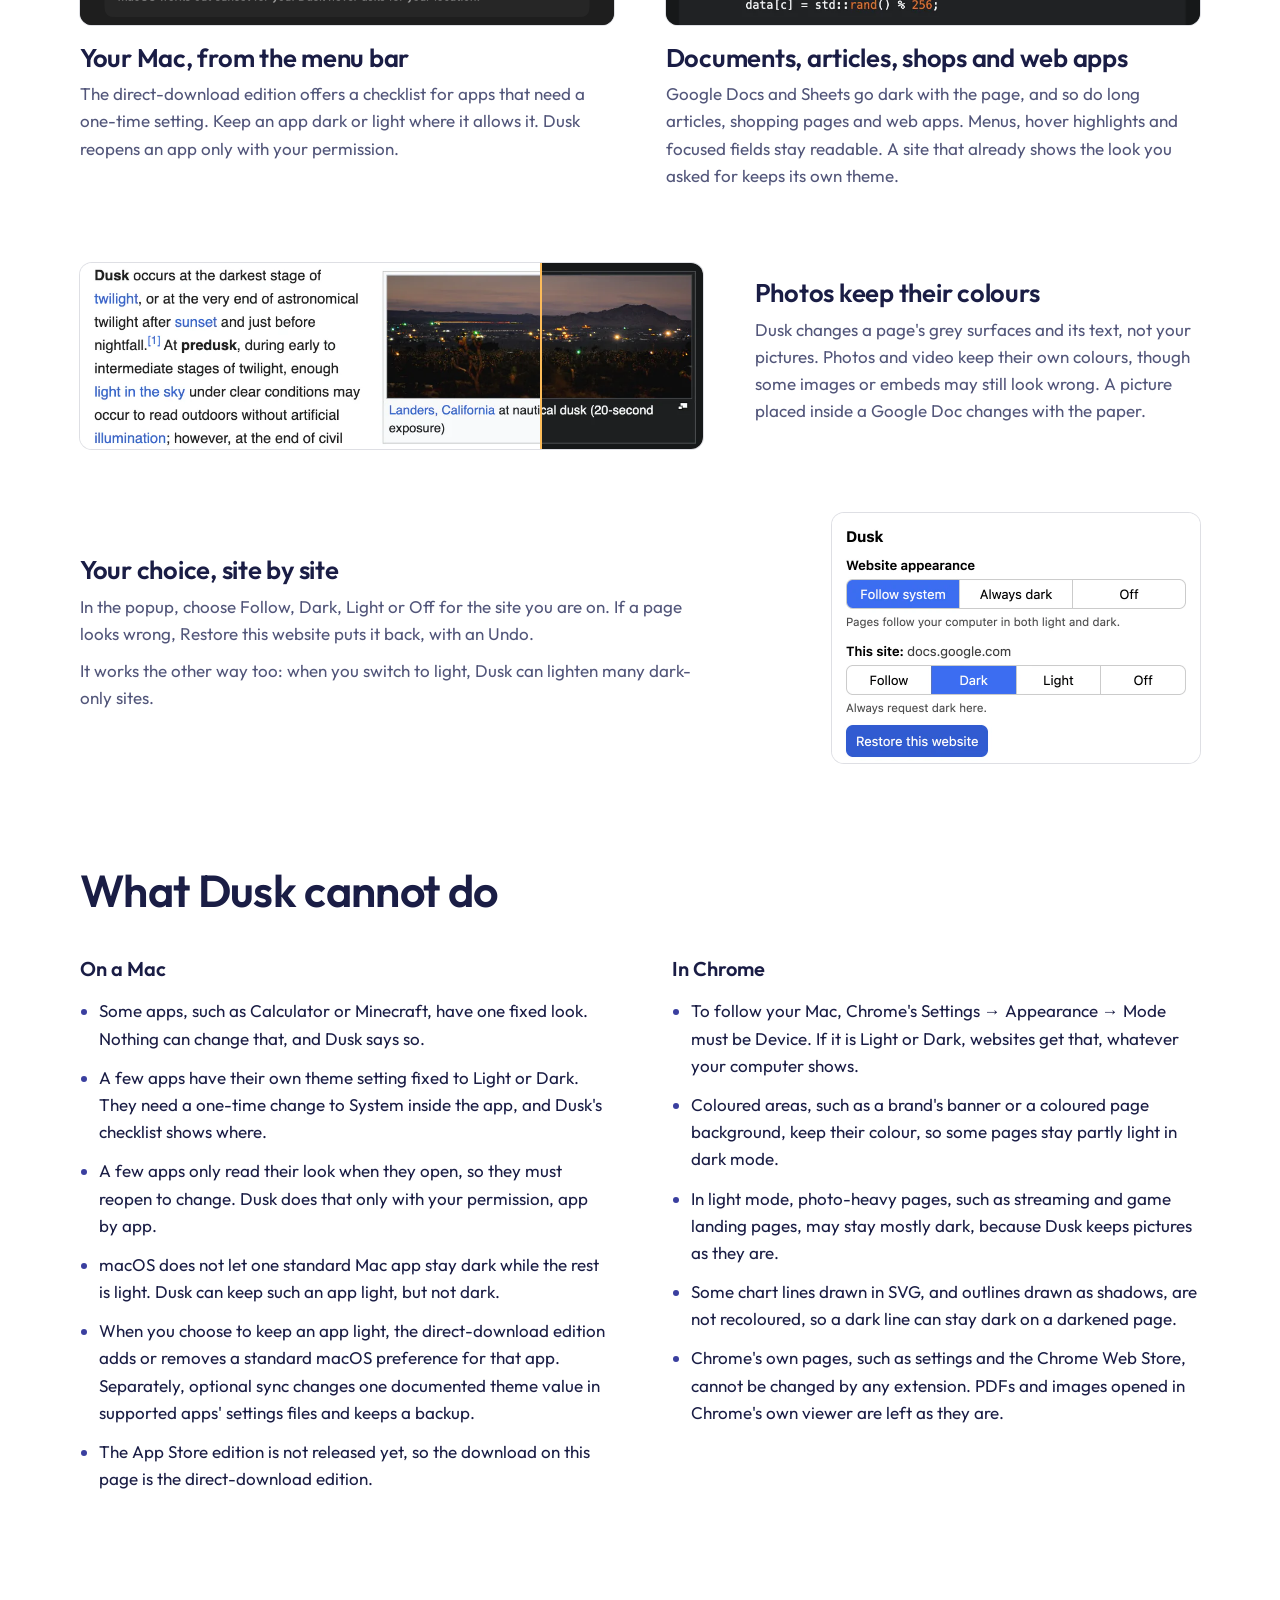
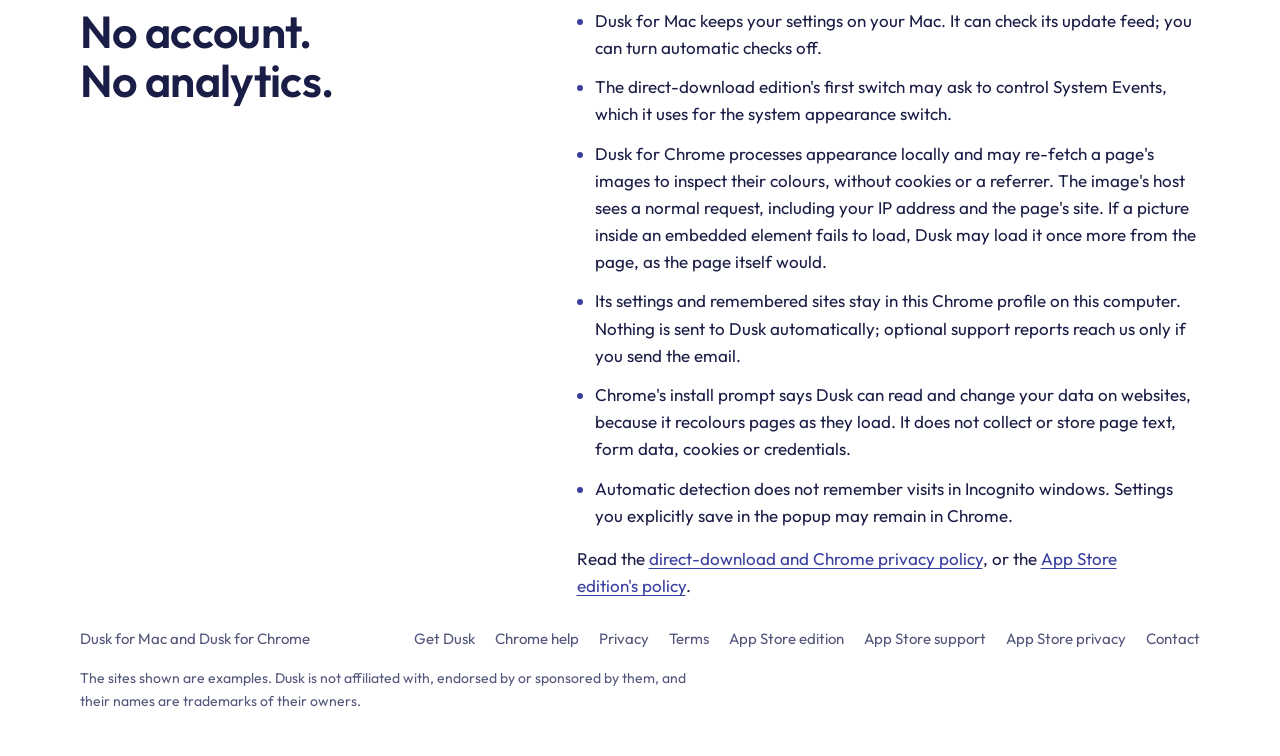
==== commit 4e5f2bbd: "Clarify Mac and Chrome downloads and add page-link handoff" ====
--- a/index.html
+++ b/index.html
@@ -48,15 +48,8 @@
     <div class="dusk-copy">
       <h1 class="couplet"><span class="q blend">Your Mac apps<br> and websites.</span> <span class="a blend">One switch.<br> One click.</span></h1>
       <p class="lede blend">Switch your Mac’s appearance from the menu bar. Add Dusk for Chrome separately to darken websites that stay light.</p>
-      <div class="get get-mac">
-        <a class="add" href="https://github.com/calvinkim85/dusk-site/releases/download/v1.0.5/Dusk-1.0.5.dmg"><svg viewBox="0 0 24 24" aria-hidden="true"><path d="M21 12.8A9 9 0 1 1 11.2 3a7 7 0 0 0 9.8 9.8z"/></svg>Download for Mac</a>
-        <span class="fine blend">Free direct download · macOS 14 or later</span>
-      </div>
-      <div class="get get-chrome">
-        <a class="add" href="https://chromewebstore.google.com/detail/gbbmlagopacnaolgpffnemcipoieheba"><svg viewBox="0 0 24 24" aria-hidden="true"><path d="M21 12.8A9 9 0 1 1 11.2 3a7 7 0 0 0 9.8 9.8z"/></svg>Add to Chrome</a>
-        <span class="fine blend">Works on its own · desktop Chrome</span>
-      </div>
-      <p class="phone-handoff blend"><a href="#chrome-desktop">On a phone? Find Dusk on your computer</a></p>
+      <a class="add hero-get" href="#editions"><svg viewBox="0 0 24 24" aria-hidden="true"><path d="M21 12.8A9 9 0 1 1 11.2 3a7 7 0 0 0 9.8 9.8z"/></svg>Get Dusk</a>
+      <p class="phone-handoff blend"><a href="#chrome-desktop">On a phone? Save this for your computer</a></p>
     </div>
 
     <figure class="compare">
@@ -94,22 +87,32 @@
     <div class="knob" id="dusk-knob"><svg viewBox="0 0 60 60" aria-hidden="true"><defs><linearGradient id="sun" x1="0" y1="0" x2="0" y2="1"><stop offset="0" stop-color="#ffd97c"/><stop offset="1" stop-color="#fdbc59"/></linearGradient><linearGradient id="moon" x1="0" y1="0" x2="0" y2="1"><stop offset="0" stop-color="#e9ecfa"/><stop offset="1" stop-color="#d2d8f2"/></linearGradient></defs><circle cx="30" cy="30" r="30" fill="#1a1d45"/><path d="M30 3.5a26.5 26.5 0 0 0 0 53z" fill="url(#sun)"/><path d="M30 3.5a26.5 26.5 0 0 1 0 53z" fill="url(#moon)"/><path d="M21 21l-9 9 9 9M39 21l9 9-9 9" fill="none" stroke="#1a1d45" stroke-width="3.2" stroke-linecap="round" stroke-linejoin="round"/></svg></div>
   </div>
 
-  <section id="chrome" class="wrap" aria-labelledby="chrome-title">
-    <div class="chrome-start">
-      <div>
-        <h2 id="chrome-title">Dark mode for websites in Chrome</h2>
-        <p>Dusk darkens light pages while preserving photo colours where possible. Choose a look for each website or use <strong>Restore this website</strong> if a page looks wrong.</p>
-        <a class="add" href="https://chromewebstore.google.com/detail/gbbmlagopacnaolgpffnemcipoieheba">Add to Chrome</a>
-        <p class="fine">Free · No Dusk account · Dusk for Chrome 0.3.0</p>
-      </div>
-      <div class="chrome-setup">
-        <h3 id="chrome-desktop">Set up on a computer</h3>
-        <ol>
-          <li>Add Dusk from the Chrome Web Store, then pin it from Chrome’s Extensions menu.</li>
-          <li>Open Dusk and choose <strong>Always dark</strong> or <strong>Follow system</strong>. On a Mac, set Chrome’s Appearance Mode to <strong>Device</strong> to follow your Mac.</li>
-        </ol>
-        <p>On your phone? Share or bookmark this page for later, or search for <strong>Dusk for Chrome: Automatic Dark Mode</strong> in the Chrome Web Store on your computer.</p>
-        <a href="chrome-help.html">Get help with Dusk for Chrome</a>
+  <section id="editions" class="wrap" aria-labelledby="editions-title">
+    <h2 id="editions-title">Get Dusk</h2>
+    <div class="editions">
+      <div class="edition" id="mac">
+        <h3>Dusk for Mac</h3>
+        <p>Set up two Apple Shortcuts to switch your Mac between Light and Dark from the menu bar or use Auto on a daily schedule.</p>
+        <p class="edition-status"><strong>Coming to the Mac App Store</strong><br>Free · macOS 14 or later</p>
+        <p class="edition-action"><a href="mac-app-store.html#setup">Learn about Mac setup</a></p>
+      </div>
+      <div class="edition" id="chrome">
+        <h3>Dusk for Chrome</h3>
+        <p>Darken websites that stay light and choose a look for each site. The extension works on its own in desktop Chrome.</p>
+        <p class="edition-status"><strong>Available on the Chrome Web Store</strong><br>Free · Version 0.3.1</p>
+        <p class="edition-action"><a class="add" href="https://chromewebstore.google.com/detail/gbbmlagopacnaolgpffnemcipoieheba">Add to Chrome</a></p>
+      </div>
+    </div>
+    <p class="direct-download"><a href="https://github.com/calvinkim85/dusk-site/releases/download/v1.0.5/Dusk-1.0.5.dmg">Direct download for Mac (1.0.5)</a> · Free for macOS 14 or later on Apple silicon and Intel Macs.</p>
+    <div class="desktop-handoff">
+      <div>
+        <h3 id="chrome-desktop">Continue on your computer</h3>
+        <p>Copy or bookmark this page and open it on your computer when you’re ready.</p>
+      </div>
+      <div class="page-handoff" data-page-handoff>
+        <p><a href="https://calvinkim85.github.io/dusk-site/" data-page-link>https://calvinkim85.github.io/dusk-site/</a></p>
+        <button class="btn ghost" type="button" data-copy-page hidden>Copy this page link</button>
+        <p role="status" data-copy-status></p>
       </div>
     </div>
   </section>
@@ -135,9 +138,9 @@
   <section id="how" class="wrap">
     <h2>How it works</h2>
     <ol class="steps">
-      <li><h3>Get Dusk for Mac</h3><p>It lives in your menu bar. Most apps need nothing, because they follow your Mac by themselves. A few need a one-time setting, and Dusk's checklist shows you where.</p></li>
-      <li><h3>Add Dusk for Chrome</h3><p>It darkens websites that have no dark mode when your browser is dark. To follow your Mac, keep Settings → Appearance → Mode on Device in Chrome.</p></li>
-      <li><h3>Press Light or Dark</h3><p>One click changes your Mac, the apps that follow it and those websites. Or choose Auto: sunset to sunrise, or your own hours.</p></li>
+      <li><h3>Set up Dusk for Mac</h3><p>It lives in your menu bar. In the upcoming Mac App Store edition, set up and test a Light shortcut and a Dark shortcut before using Dusk’s switch and Auto schedule.</p></li>
+      <li><h3>Add Dusk for Chrome</h3><p>Pin Dusk in Chrome’s Extensions menu and choose <strong>Follow system</strong> or <strong>Always dark</strong>. To follow your Mac, keep Settings → Appearance → Mode on Device in Chrome.</p></li>
+      <li><h3>Press Light or Dark</h3><p>After setup, switch your Mac and the apps and websites that follow it. Or choose Auto and set the hours you want your Mac to go dark.</p></li>
     </ol>
     <p class="aside">Only want websites? Dusk for Chrome works by itself, without the Mac app, and its popup can keep pages dark while your computer is light. <a href="chrome-help.html">Chrome help</a> covers the rest.</p>
   </section>
@@ -149,7 +152,7 @@
         <div>
           <figure class="shot-box"><img src="img/switch-dark.png" width="960" height="505" alt="The direct-download Dusk for Mac window: a Light, Dark and Auto switch, set to follow sunset and sunrise." loading="lazy"></figure>
           <h3>Your Mac, from the menu bar</h3>
-          <p>Light, Dark or Auto, with a checklist for apps that need a one-time setting. Keep one app dark or light whatever the switch says, where that app allows it. Dusk reopens an app only with your permission.</p>
+          <p>The direct-download edition offers a checklist for apps that need a one-time setting. Keep an app dark or light where it allows it. Dusk reopens an app only with your permission.</p>
         </div>
         <div>
           <figure class="shot-box"><img src="img/code-dark.webp" width="906" height="580" alt="A Stack Overflow code block on a darkened page, with light text." loading="lazy"></figure>
@@ -218,31 +221,14 @@
       </div>
     </div>
   </section>
-
-  <div class="dusk dusk-end" id="editions">
-    <div class="dusk-sky"></div>
-    <div class="line"></div>
-    <svg class="mascot moon" aria-hidden="true"><use href="#moon-mascot"/></svg>
-    <h2 class="blend">Get Dusk</h2>
-    <div class="dusk-copy">
-      <div class="get get-mac" id="mac">
-        <a class="add" href="https://github.com/calvinkim85/dusk-site/releases/download/v1.0.5/Dusk-1.0.5.dmg"><svg viewBox="0 0 24 24" aria-hidden="true"><path d="M21 12.8A9 9 0 1 1 11.2 3a7 7 0 0 0 9.8 9.8z"/></svg>Download for Mac</a>
-        <p class="fine blend"><strong>Direct download for Mac, version 1.0.5.</strong> Light, Dark and Auto from your menu bar, with app setup guidance, per-app choices and scheduling. Free. Requires macOS 14 or later; supports Apple silicon and Intel Macs. Its updater can contact the update feed.</p>
-      </div>
-      <div class="get get-chrome">
-        <a class="add" href="https://chromewebstore.google.com/detail/gbbmlagopacnaolgpffnemcipoieheba"><svg viewBox="0 0 24 24" aria-hidden="true"><path d="M21 12.8A9 9 0 1 1 11.2 3a7 7 0 0 0 9.8 9.8z"/></svg>Add to Chrome</a>
-        <p class="fine blend"><strong>Dusk for Chrome, version 0.3.0.</strong> Darkens websites that have no dark mode while preserving photo colours where possible. Free. It works by itself; the Mac app is not required. The Chrome Web Store build does not include the optional Mac profile connection.</p>
-      </div>
-    </div>
-    <p class="store-note blend"><a href="mac-app-store.html">Mac App Store edition</a> · Release pending. It offers Light, Dark and a daily schedule after a guided setup with two Apple Shortcuts. <a href="mac-app-store-support.html">App Store support</a>.</p>
-  </div>
 </main>
 
 <footer class="wrap">
   <span>Dusk for Mac and Dusk for Chrome</span>
-  <nav aria-label="Footer"><a href="chrome-help.html">Chrome help</a><a href="privacy.html">Privacy</a><a href="terms.html">Terms</a><a href="mac-app-store.html">App Store edition</a><a href="mac-app-store-support.html">App Store support</a><a href="mac-app-store-privacy.html">App Store privacy</a><a href="chrome-help.html#contact">Contact</a></nav>
+  <nav aria-label="Footer"><a href="#editions">Get Dusk</a><a href="chrome-help.html">Chrome help</a><a href="privacy.html">Privacy</a><a href="terms.html">Terms</a><a href="mac-app-store.html">App Store edition</a><a href="mac-app-store-support.html">App Store support</a><a href="mac-app-store-privacy.html">App Store privacy</a><a href="chrome-help.html#contact">Contact</a></nav>
   <p>The sites shown are examples. Dusk is not affiliated with, endorsed by or sponsored by them, and their names are trademarks of their owners.</p>
 </footer>
 <script defer src="js/slider.js"></script>
+<script defer src="js/page-handoff.js"></script>
 </body>
 </html>
--- a/style.css
+++ b/style.css
@@ -87,3 +87,10 @@
 
 /* Long policy URLs stay readable on narrow screens. */
 .doc a { overflow-wrap: anywhere; }
+
+/* Copying is optional; the URL is readable and selectable on its own. */
+.page-handoff { min-width: 0; }
+.page-handoff a { overflow-wrap: anywhere; }
+.page-handoff button { margin-top: 8px; min-height: 44px; font-family: inherit; cursor: pointer; }
+.page-handoff button:focus-visible { outline: 3px solid var(--accent); outline-offset: 3px; }
+.page-handoff [role="status"]:not(:empty) { margin-top: 8px; font-size: 15px; }
--- a/home.css
+++ b/home.css
@@ -28,7 +28,7 @@
 
 /* The split */
 .dusk { --x: 50; position: relative; padding: 84px var(--gutter) 34px; }
-.sweep .dusk:not(.dusk-end) { --x: 92; }
+.sweep .dusk { --x: 92; }
 .sweep .panes { --fx: 100%; }
 .dusk-sky { position: absolute; inset: 0; z-index: -1; background: linear-gradient(90deg, var(--day) calc(var(--x) * 1%), var(--night) 0); }
 .line { position: absolute; top: 0; bottom: 0; left: calc(var(--x) * 1%); width: 2px; margin-left: -1px; z-index: 1; pointer-events: none;
@@ -40,10 +40,7 @@
            font-size: clamp(44px, 5.7vw, 92px); font-weight: 600; line-height: 1.02; letter-spacing: -.022em; text-wrap: initial; }
 .couplet .q { text-align: right; }
 .lede { grid-column: 1 / -1; justify-self: center; max-width: 34em; margin: clamp(12px, 1.9vh, 20px) 0 clamp(14px, 2.1vh, 22px); font-size: clamp(18px, 1.5vw, 21px); line-height: 1.35; text-align: center; text-wrap: balance; }
-.get { display: flex; flex-direction: column; gap: 8px; align-items: flex-start; min-width: 0; }
-.get-mac { align-items: flex-end; text-align: right; }
-.fine { margin: 0; font-size: 14.5px; line-height: 1.35; }
-.fine strong { font-weight: 600; }
+.hero-get { grid-column: 1 / -1; justify-self: center; }
 .phone-handoff { display: none; grid-column: 1 / -1; margin: 14px 0 0; text-align: center; font-size: .875rem; }
 .phone-handoff a { display: inline-block; padding: 7px 0; }
 
@@ -100,16 +97,16 @@
 .home main section { padding-block: clamp(56px, 8vw, 104px) 0; border: 0; }
 .home h2 { font-size: clamp(30px, 3.5vw, 46px); line-height: 1.1; margin: 0 0 clamp(24px, 3vw, 40px); }
 
-/* Chrome install and phone-to-computer handoff */
-.chrome-start { display: grid; grid-template-columns: repeat(2, minmax(0, 1fr)); gap: 24px clamp(28px, 4vw, 56px); align-items: start; }
-.chrome-start h2 { margin-bottom: 14px; }
-.chrome-start p { margin: 0 0 18px; max-width: 55ch; }
-.chrome-start .fine { margin: 10px 0 0; color: var(--muted); }
-.chrome-setup { padding: clamp(16px, 2.8vw, 28px); border: 1px solid var(--line); border-radius: 14px; background: var(--card); }
-.chrome-setup h3 { margin: 0 0 10px; font-size: clamp(1.25rem, 1.1rem + .55vw, 1.5rem); line-height: 1.2; }
-.chrome-setup ol { margin: 0 0 14px; padding-inline-start: 1.25em; }
-.chrome-setup li + li { margin-top: 8px; }
-.chrome-setup p { margin-bottom: 12px; }
+/* Editions and the phone-to-computer handoff */
+.editions, .desktop-handoff { display: grid; grid-template-columns: repeat(2, minmax(0, 1fr)); gap: 20px clamp(24px, 5vw, 72px); }
+.edition { display: flex; flex-direction: column; align-items: flex-start; border-top: 2px solid var(--line); padding-top: 16px; }
+.edition h3, .desktop-handoff h3 { margin: 0 0 8px; font-size: clamp(1.3rem, 1.1rem + 1vw, 1.75rem); line-height: 1.2; }
+.edition p { margin: 0 0 16px; max-width: 48ch; }
+.edition .edition-status { margin-top: auto; color: var(--muted); font-size: 15px; }
+.edition .edition-action { display: flex; align-items: center; min-height: 48px; margin: 0; }
+.direct-download { margin: 22px 0 0; color: var(--muted); font-size: 15px; }
+.desktop-handoff { align-items: start; margin-top: clamp(24px, 4vw, 44px); padding: clamp(16px, 3vw, 28px); background: var(--card); border-radius: 14px; }
+.desktop-handoff p { margin: 0; color: var(--muted); }
 
 /* The comparison: a covered cell is dark, an uncovered one stays white, which is the whole point */
 .ways { display: grid; gap: 14px; margin: 0; padding: 0; list-style: none; }
@@ -164,14 +161,6 @@
 .private li::marker { color: var(--accent); }
 .private .policies { margin: 16px 0 0; }
 
-/* Get Dusk: the same line, at rest, with one edition on each side */
-.dusk-end { margin-top: clamp(64px, 8vw, 104px); padding: clamp(52px, 7vw, 88px) var(--gutter) clamp(36px, 4vw, 52px); }
-.dusk-end h2 { margin: 0 0 clamp(20px, 2.6vw, 30px); font-size: clamp(38px, 5vw, 72px); line-height: 1.05; letter-spacing: -.02em; text-align: center; }
-.dusk-end .get { gap: 14px; }
-.dusk-end .fine { max-width: 36em; font-size: 15px; line-height: 1.45; }
-.store-note { max-width: 70ch; margin: clamp(22px, 3vw, 34px) auto 0; font-size: 14.5px; line-height: 1.45; text-align: center; text-wrap: balance; }
-.moon { position: absolute; top: clamp(18px, 3vw, 40px); right: clamp(16px, 8vw, 130px); width: clamp(52px, 6vw, 84px); height: clamp(52px, 6vw, 84px); }
-
 /* Footer */
 .home footer { display: grid; grid-template-columns: auto 1fr; gap: 10px 32px; border: 0; padding-block: 28px 44px; }
 .home footer nav { justify-content: flex-end; gap: 4px 20px; max-width: none; }
@@ -190,9 +179,8 @@
   .lede { font-size: 17.5px; }
   .add { padding: 12px 14px; font-size: 15.5px; }
   .add svg { display: none; }
-  .fine { font-size: 13px; }
   .phone-handoff { display: block; }
-  .chrome-start { grid-template-columns: 1fr; }
+  .editions, .desktop-handoff { grid-template-columns: 1fr; }
   .compare-head { grid-template-columns: 1fr 1fr; }
   .sites { grid-column: 1 / -1; grid-row: 2; }
   .side { font-size: 15px; }
@@ -207,7 +195,7 @@
 }
 
 @media (max-width: 520px) {
-  .dusk:not(.dusk-end) { padding-top: 110px; }
+  .dusk { padding-top: 110px; }
 }
 
 @media (max-width: 359px) {
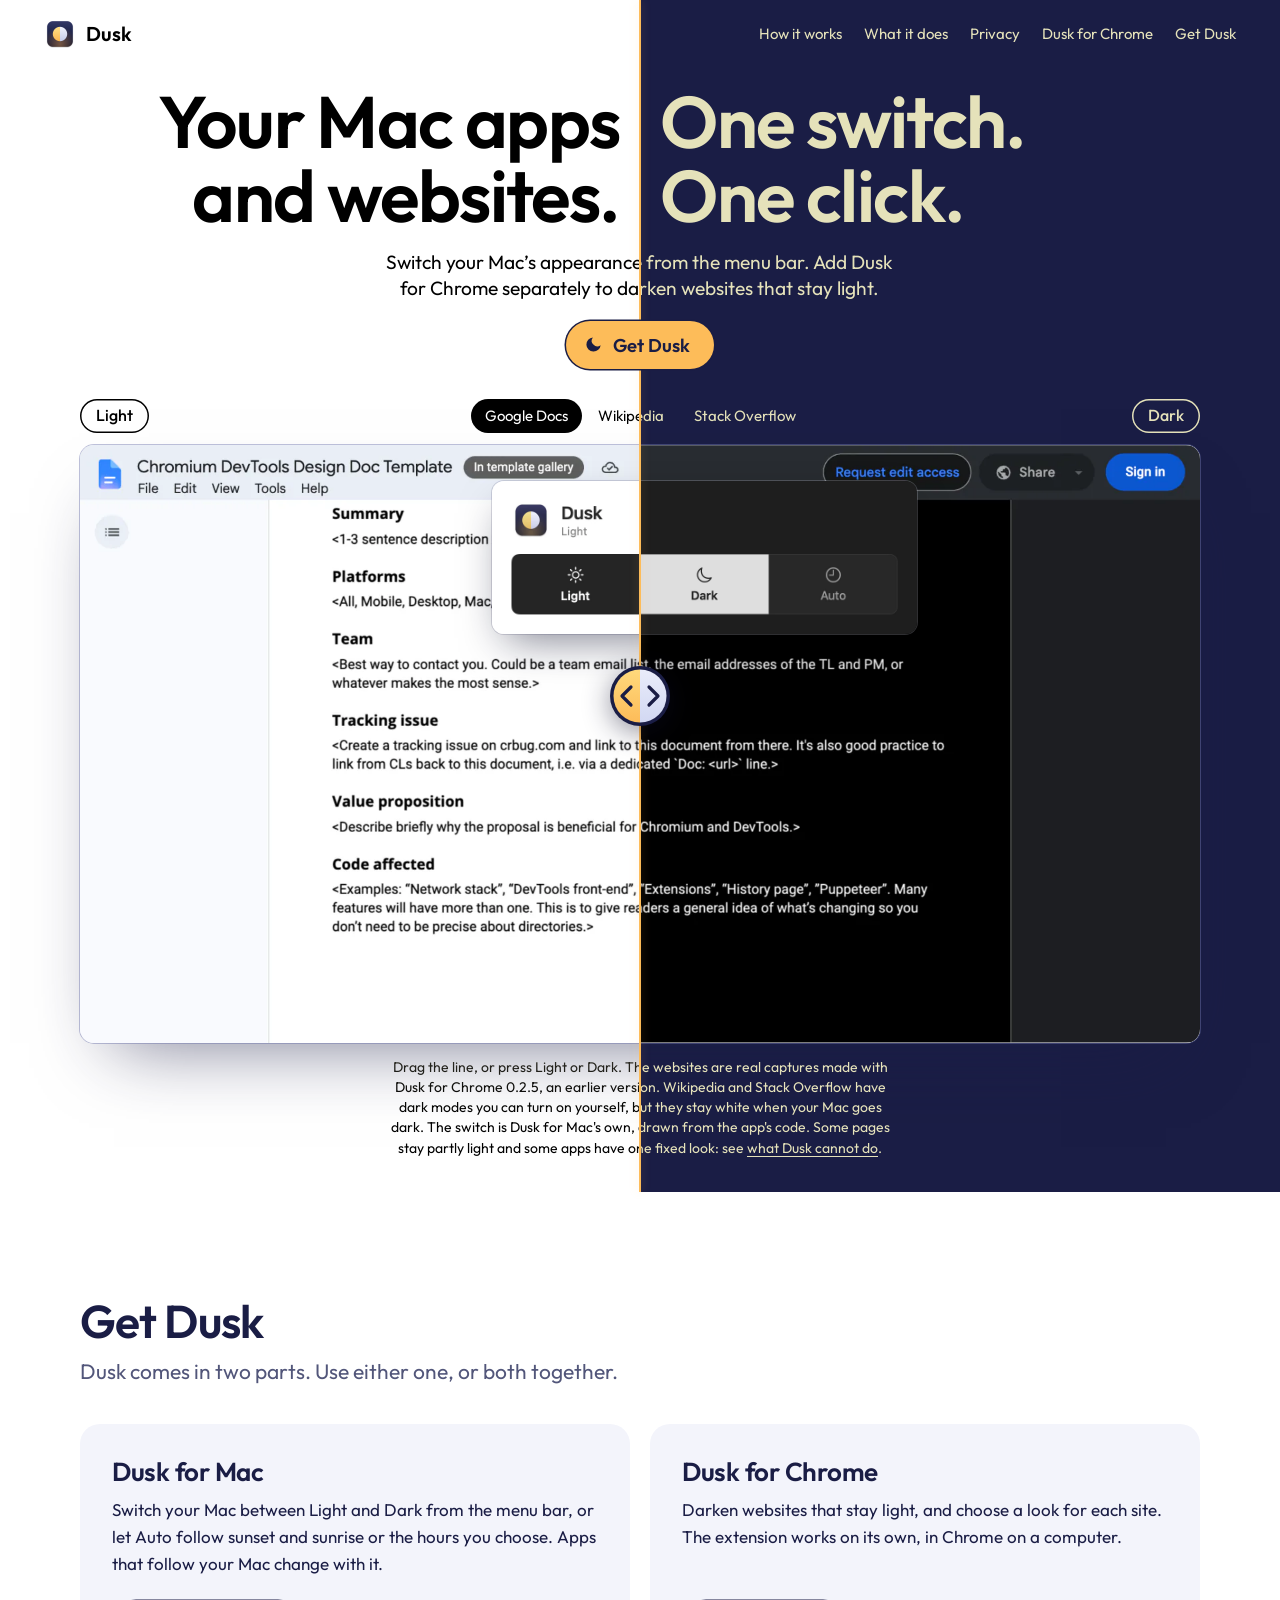
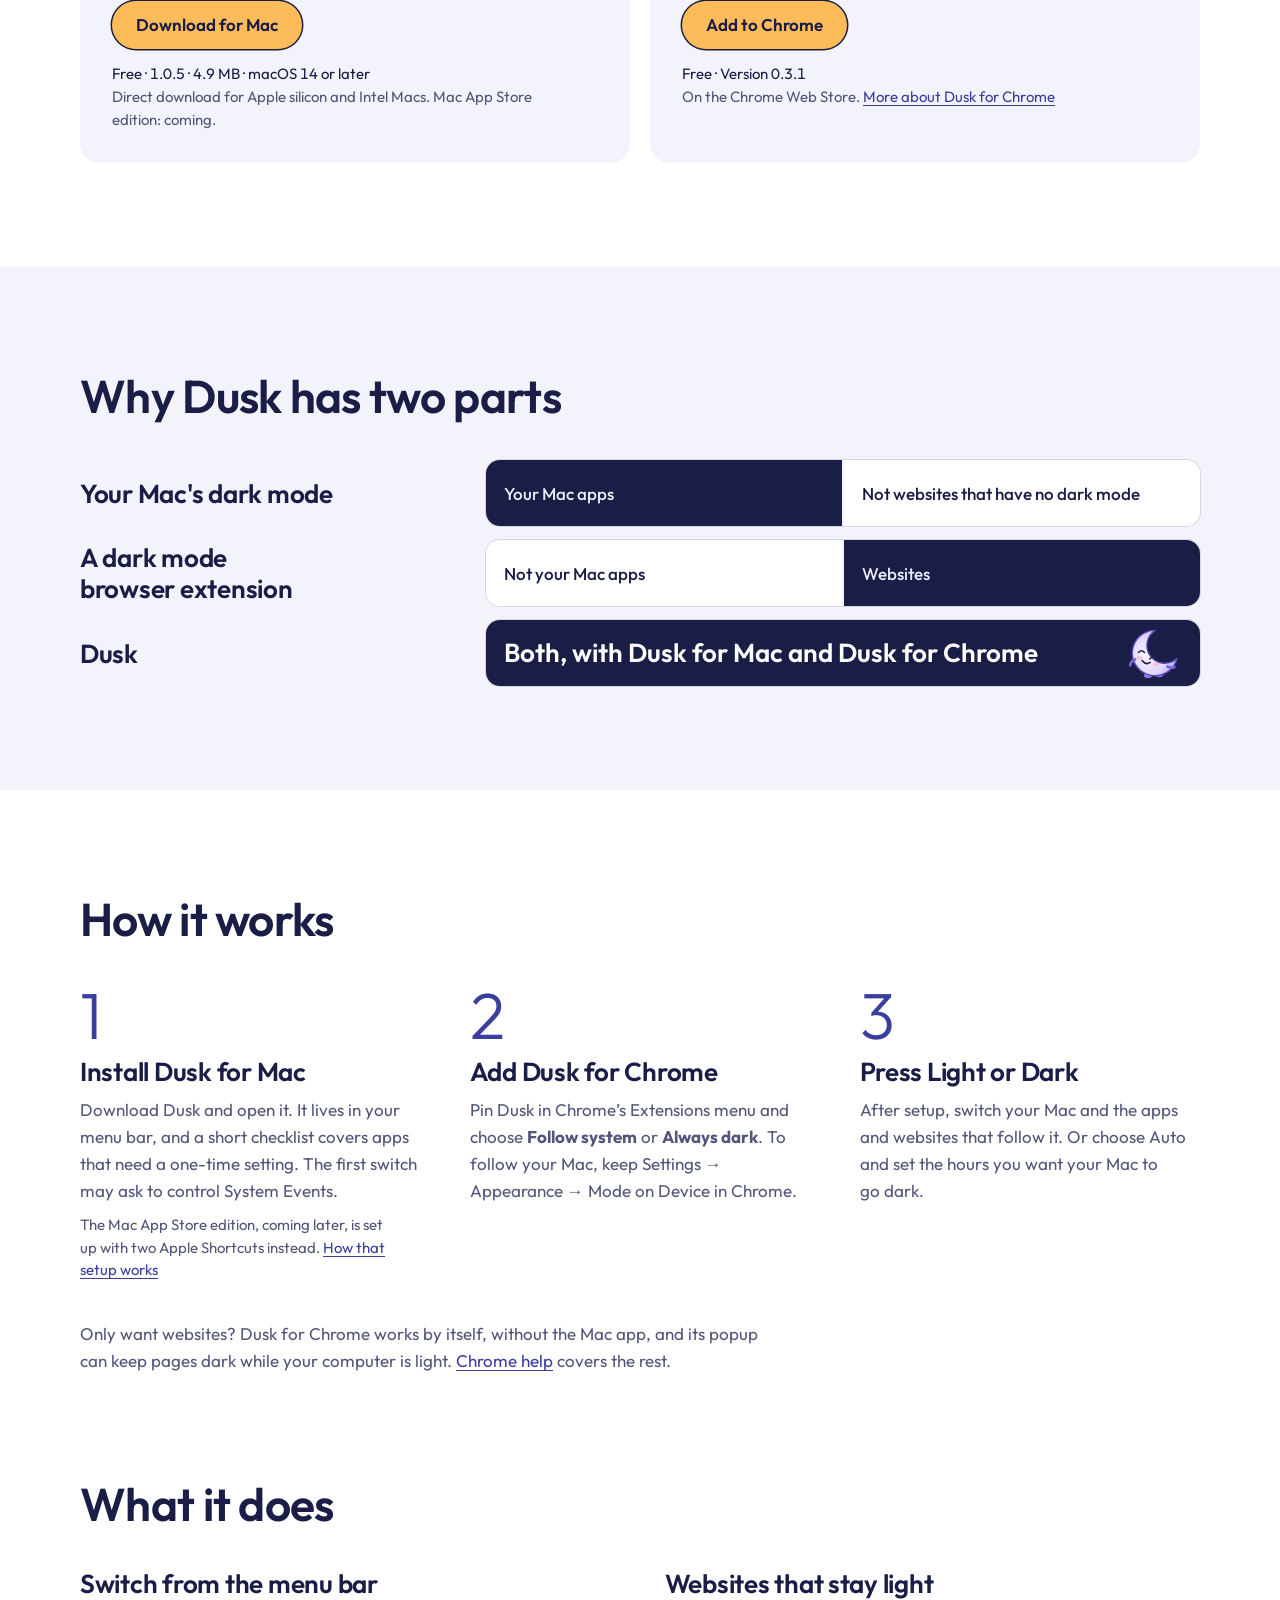
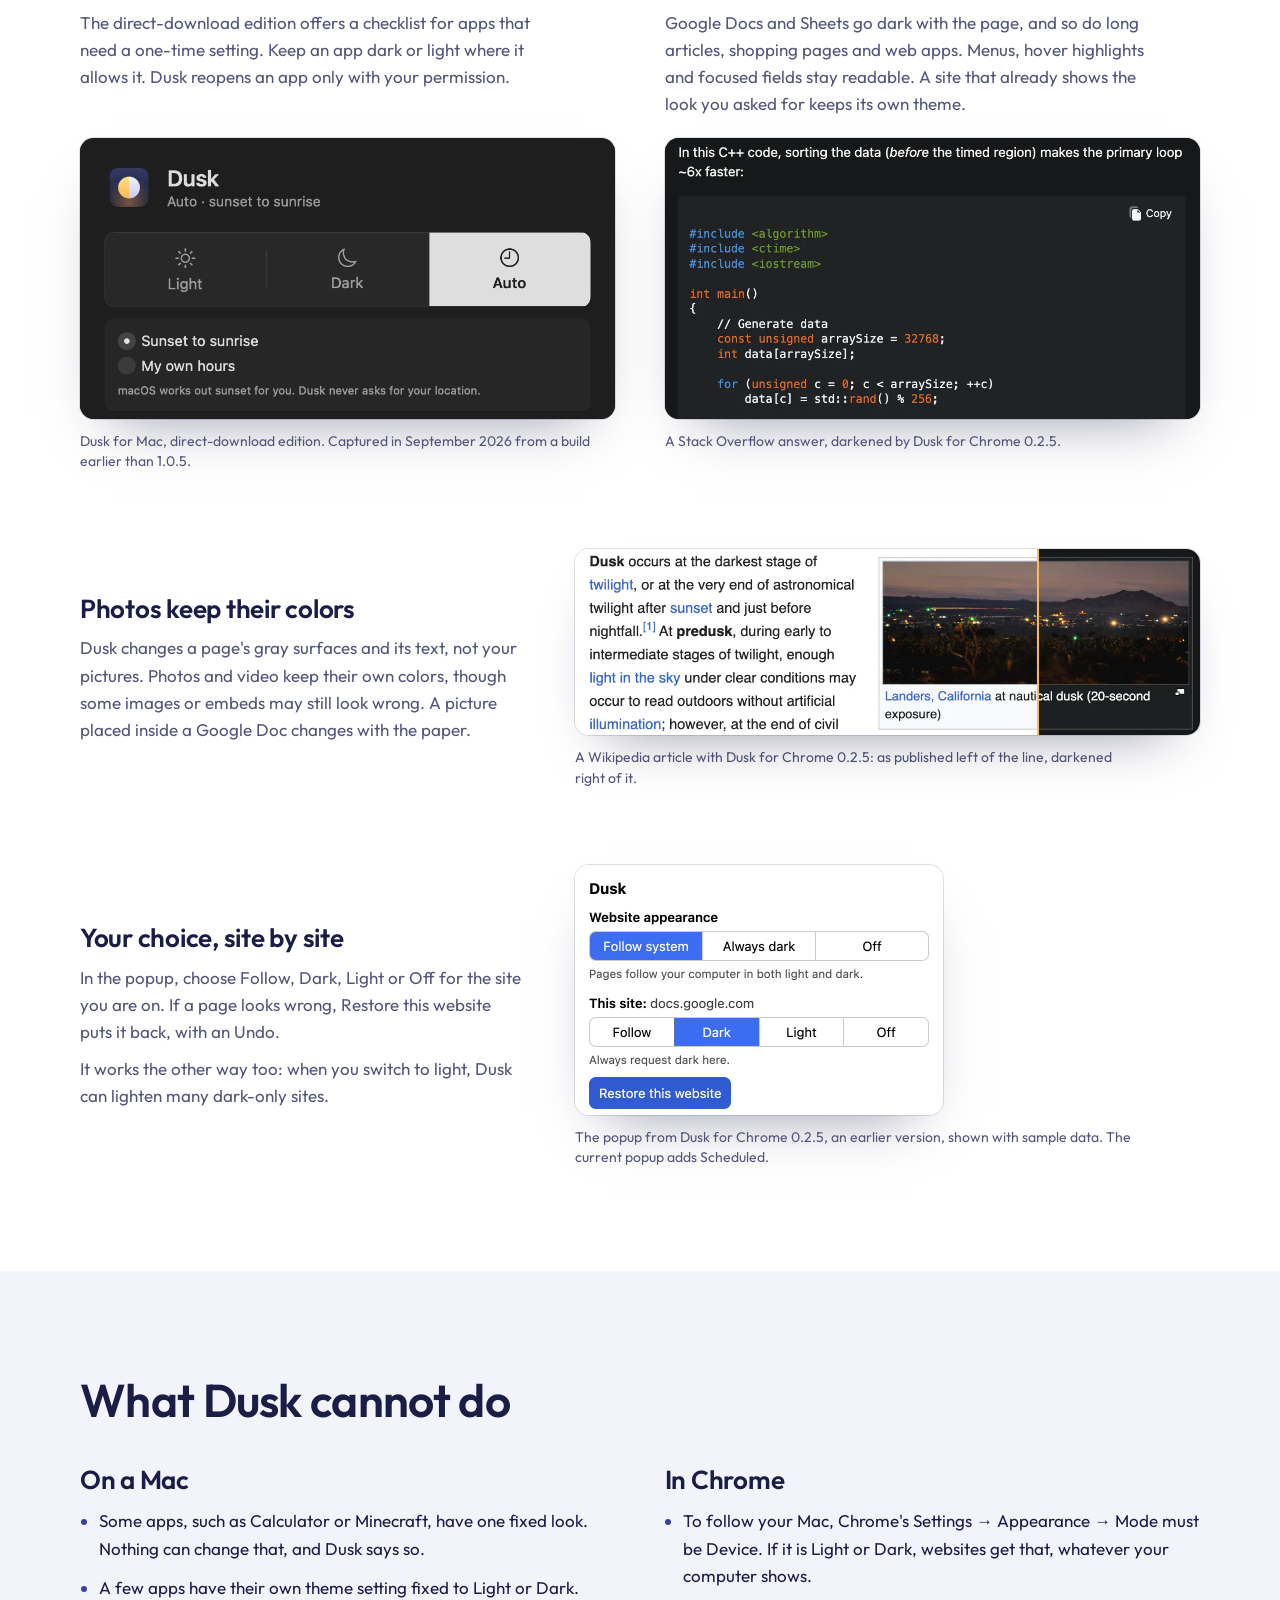
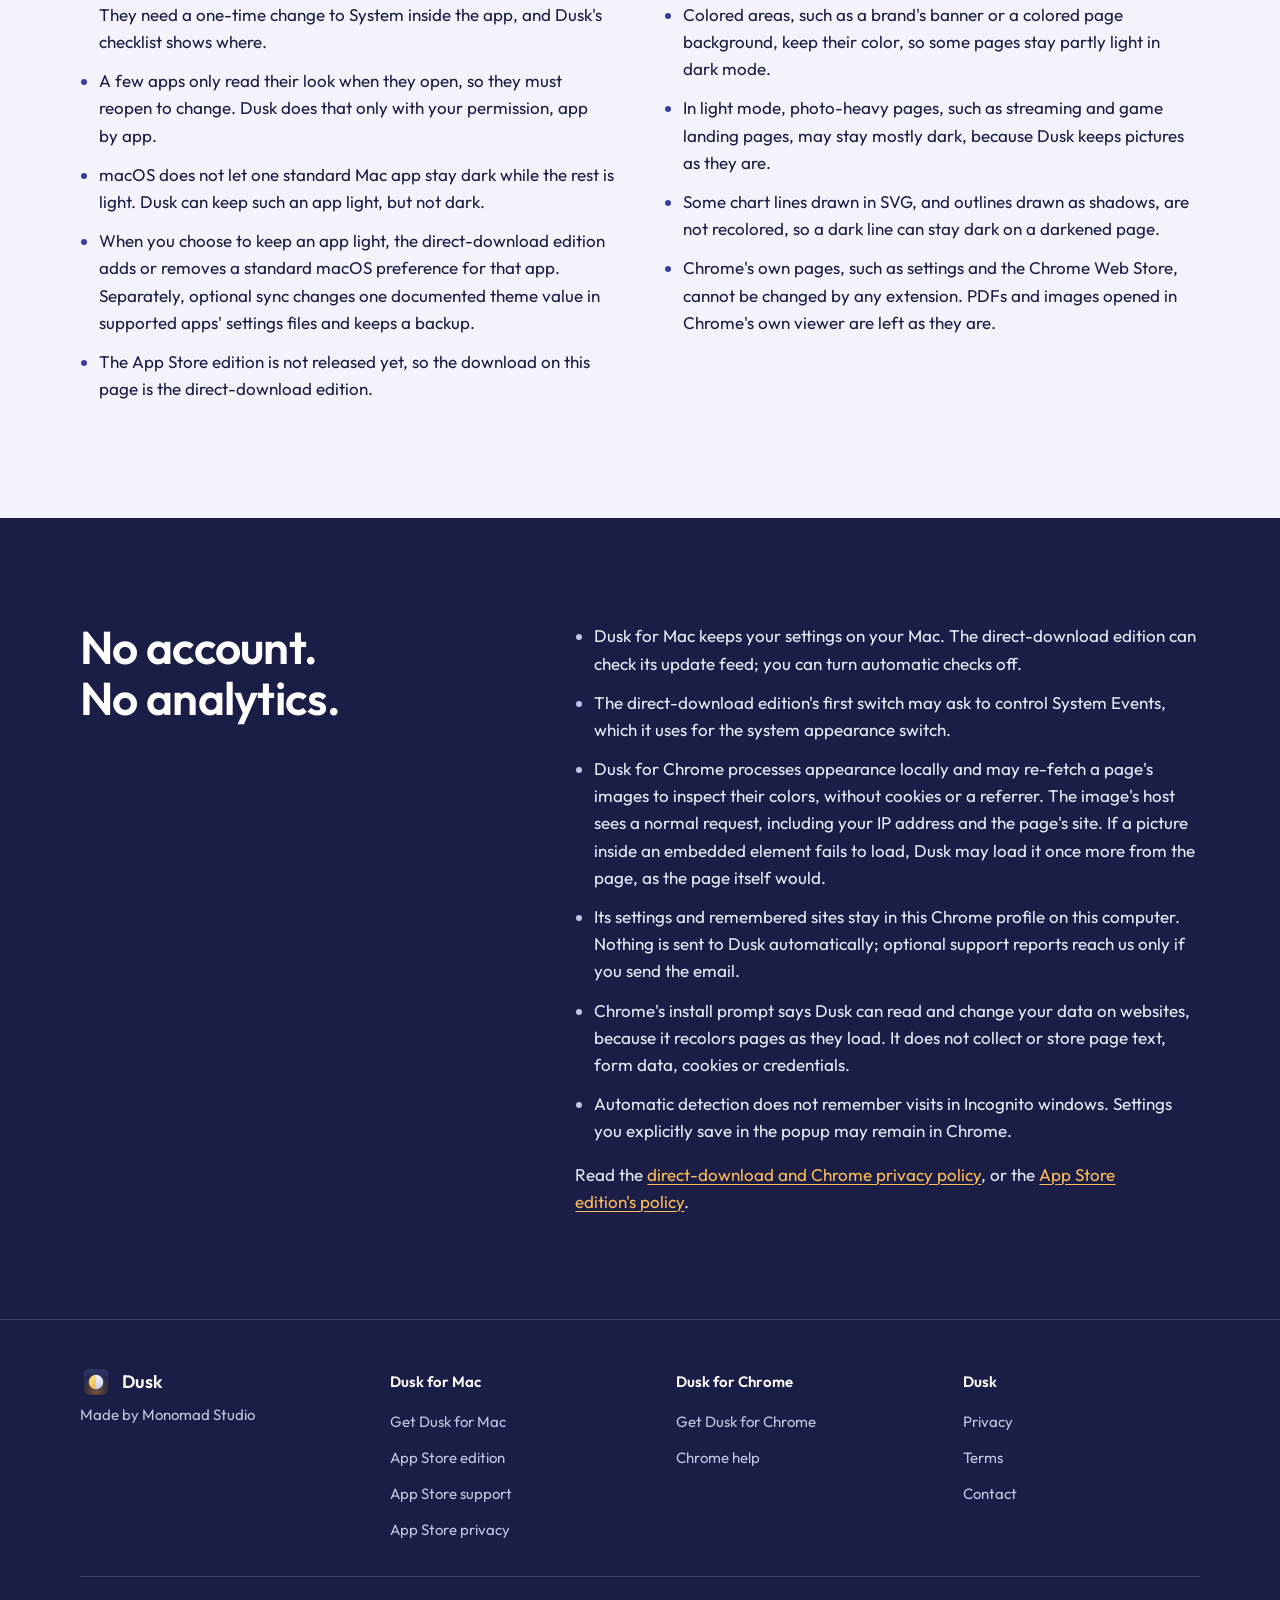
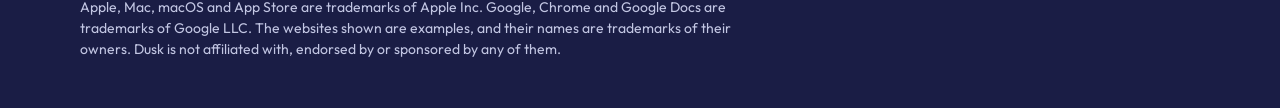
==== commit 59ef1402: "Polish the site: filled download buttons, section bands, one footer, phone hand-off only on phones F" ====
--- a/index.html
+++ b/index.html
@@ -7,7 +7,7 @@
 <meta name="theme-color" content="#ffffff" media="(prefers-color-scheme: light)">
 <meta name="theme-color" content="#1a1d45" media="(prefers-color-scheme: dark)">
 <title>Dusk: one switch for your Mac apps and websites</title>
-<meta name="description" content="Dusk is one switch for light and dark. Dusk for Mac changes your Mac and the apps that follow it, from the menu bar. Dusk for Chrome darkens websites that have no dark mode and keeps photos in their own colours. Free, with no account.">
+<meta name="description" content="Dusk is one switch for light and dark. Dusk for Mac changes your Mac and the apps that follow it, from the menu bar. Dusk for Chrome darkens websites that have no dark mode and keeps photos in their own colors. Free, with no account.">
 <link rel="canonical" href="https://calvinkim85.github.io/dusk-site/">
 <meta property="og:type" content="website">
 <meta property="og:url" content="https://calvinkim85.github.io/dusk-site/">
@@ -49,7 +49,7 @@
       <h1 class="couplet"><span class="q blend">Your Mac apps<br> and websites.</span> <span class="a blend">One switch.<br> One click.</span></h1>
       <p class="lede blend">Switch your Mac’s appearance from the menu bar. Add Dusk for Chrome separately to darken websites that stay light.</p>
       <a class="add hero-get" href="#editions"><svg viewBox="0 0 24 24" aria-hidden="true"><path d="M21 12.8A9 9 0 1 1 11.2 3a7 7 0 0 0 9.8 9.8z"/></svg>Get Dusk</a>
-      <p class="phone-handoff blend"><a href="#chrome-desktop">On a phone? Save this for your computer</a></p>
+      <p class="phone-handoff blend"><a href="#chrome-desktop" data-share-page>On a phone? Send this page to your computer</a></p>
     </div>
 
     <figure class="compare">
@@ -73,13 +73,13 @@
         </div>
         <div class="layer layer-night">
           <picture class="s-docs"><source media="(min-width: 761px)" srcset="img/hero-docs-dark.webp"><img src="img/hero-docs-dark-s.webp" width="800" height="833" alt="The same Google Doc with Dusk: black paper and white text." fetchpriority="high" draggable="false"></picture>
-          <picture class="s-wiki"><source media="(min-width: 761px)" srcset="img/hero-wiki-dark.webp"><img src="img/hero-wiki-dark-s.webp" width="800" height="833" alt="The same article with Dusk: a dark page and light text, with the photo in its own colours." loading="lazy" fetchpriority="low" draggable="false"></picture>
+          <picture class="s-wiki"><source media="(min-width: 761px)" srcset="img/hero-wiki-dark.webp"><img src="img/hero-wiki-dark-s.webp" width="800" height="833" alt="The same article with Dusk: a dark page and light text, with the photo in its own colors." loading="lazy" fetchpriority="low" draggable="false"></picture>
           <picture class="s-so"><source media="(min-width: 761px)" srcset="img/hero-so-dark.webp"><img src="img/hero-so-dark-s.webp" width="800" height="833" alt="The same question with Dusk: a dark page with a dark code block." loading="lazy" fetchpriority="low" draggable="false"></picture>
           <img class="panel" src="img/switch-panel-dark.webp" width="960" height="344" alt="The same switch, set to Dark." draggable="false">
         </div>
       </div>
 
-      <figcaption class="blend"><span class="drag-hint">Drag the line, or press Light or Dark. </span>The websites are real captures with Dusk for Chrome 0.2.5. Wikipedia and Stack Overflow have dark modes you can turn on yourself, but they stay white when your Mac goes dark. The switch is Dusk for Mac's own, drawn from the app's code. Some pages stay partly light and some apps have one fixed look: see <a href="#honest">what Dusk cannot do</a>.</figcaption>
+      <figcaption class="blend"><span class="drag-hint">Drag the line, or press Light or Dark. </span>The websites are real captures made with Dusk for Chrome 0.2.5, an earlier version. Wikipedia and Stack Overflow have dark modes you can turn on yourself, but they stay white when your Mac goes dark. The switch is Dusk for Mac's own, drawn from the app's code. Some pages stay partly light and some apps have one fixed look: see <a href="#honest">what Dusk cannot do</a>.</figcaption>
     </figure>
 
     <input class="range" id="dusk-range" type="range" min="0" max="100" step="1" value="50" aria-label="Compare the page in Light and in Dark">
@@ -87,134 +87,164 @@
     <div class="knob" id="dusk-knob"><svg viewBox="0 0 60 60" aria-hidden="true"><defs><linearGradient id="sun" x1="0" y1="0" x2="0" y2="1"><stop offset="0" stop-color="#ffd97c"/><stop offset="1" stop-color="#fdbc59"/></linearGradient><linearGradient id="moon" x1="0" y1="0" x2="0" y2="1"><stop offset="0" stop-color="#e9ecfa"/><stop offset="1" stop-color="#d2d8f2"/></linearGradient></defs><circle cx="30" cy="30" r="30" fill="#1a1d45"/><path d="M30 3.5a26.5 26.5 0 0 0 0 53z" fill="url(#sun)"/><path d="M30 3.5a26.5 26.5 0 0 1 0 53z" fill="url(#moon)"/><path d="M21 21l-9 9 9 9M39 21l9 9-9 9" fill="none" stroke="#1a1d45" stroke-width="3.2" stroke-linecap="round" stroke-linejoin="round"/></svg></div>
   </div>
 
-  <section id="editions" class="wrap" aria-labelledby="editions-title">
-    <h2 id="editions-title">Get Dusk</h2>
-    <div class="editions">
-      <div class="edition" id="mac">
-        <h3>Dusk for Mac</h3>
-        <p>Set up two Apple Shortcuts to switch your Mac between Light and Dark from the menu bar or use Auto on a daily schedule.</p>
-        <p class="edition-status"><strong>Coming to the Mac App Store</strong><br>Free · macOS 14 or later</p>
-        <p class="edition-action"><a href="mac-app-store.html#setup">Learn about Mac setup</a></p>
-      </div>
-      <div class="edition" id="chrome">
-        <h3>Dusk for Chrome</h3>
-        <p>Darken websites that stay light and choose a look for each site. The extension works on its own in desktop Chrome.</p>
-        <p class="edition-status"><strong>Available on the Chrome Web Store</strong><br>Free · Version 0.3.1</p>
-        <p class="edition-action"><a class="add" href="https://chromewebstore.google.com/detail/gbbmlagopacnaolgpffnemcipoieheba">Add to Chrome</a></p>
-      </div>
-    </div>
-    <p class="direct-download"><a href="https://github.com/calvinkim85/dusk-site/releases/download/v1.0.5/Dusk-1.0.5.dmg">Direct download for Mac (1.0.5)</a> · Free for macOS 14 or later on Apple silicon and Intel Macs.</p>
-    <div class="desktop-handoff">
-      <div>
-        <h3 id="chrome-desktop">Continue on your computer</h3>
-        <p>Copy or bookmark this page and open it on your computer when you’re ready.</p>
-      </div>
-      <div class="page-handoff" data-page-handoff>
-        <p><a href="https://calvinkim85.github.io/dusk-site/" data-page-link>https://calvinkim85.github.io/dusk-site/</a></p>
-        <button class="btn ghost" type="button" data-copy-page hidden>Copy this page link</button>
-        <p role="status" data-copy-status></p>
-      </div>
-    </div>
-  </section>
-
-  <section id="why" class="wrap">
-    <h2>How Mac apps and websites follow</h2>
-    <ul class="ways">
-      <li>
-        <h3>Your Mac's dark mode</h3>
-        <div class="cells"><p class="cell on">Your Mac apps</p><p class="cell off">Not websites that have no dark mode</p></div>
-      </li>
-      <li>
-        <h3>A dark mode browser extension</h3>
-        <div class="cells"><p class="cell off">Not your Mac apps</p><p class="cell on">Websites</p></div>
-      </li>
-      <li class="ways-dusk">
-        <h3>Dusk</h3>
-        <div class="cells"><p class="cell on both">Both, with Dusk for Mac and Dusk for Chrome <svg class="mascot" aria-hidden="true"><use href="#moon-mascot"/></svg></p></div>
-      </li>
-    </ul>
-  </section>
-
-  <section id="how" class="wrap">
-    <h2>How it works</h2>
-    <ol class="steps">
-      <li><h3>Set up Dusk for Mac</h3><p>It lives in your menu bar. In the upcoming Mac App Store edition, set up and test a Light shortcut and a Dark shortcut before using Dusk’s switch and Auto schedule.</p></li>
-      <li><h3>Add Dusk for Chrome</h3><p>Pin Dusk in Chrome’s Extensions menu and choose <strong>Follow system</strong> or <strong>Always dark</strong>. To follow your Mac, keep Settings → Appearance → Mode on Device in Chrome.</p></li>
-      <li><h3>Press Light or Dark</h3><p>After setup, switch your Mac and the apps and websites that follow it. Or choose Auto and set the hours you want your Mac to go dark.</p></li>
-    </ol>
-    <p class="aside">Only want websites? Dusk for Chrome works by itself, without the Mac app, and its popup can keep pages dark while your computer is light. <a href="chrome-help.html">Chrome help</a> covers the rest.</p>
-  </section>
-
-  <section id="does" class="wrap">
-    <h2>What it does</h2>
-    <div class="does">
-      <div class="does-pair">
+  <section id="editions" aria-labelledby="editions-title">
+    <div class="wrap">
+      <h2 id="editions-title">Get Dusk</h2>
+      <p class="section-lede">Dusk comes in two parts. Use either one, or both together.</p>
+      <div id="chrome-desktop" class="handoff-slot">
+        <div class="handoff">
+          <div>
+            <h3>Continue on your computer</h3>
+            <p>Dusk installs on a computer, not on a phone. Send this page to yourself and open it there.</p>
+          </div>
+          <div class="page-handoff" data-page-handoff>
+            <button class="btn ghost" type="button" data-copy-page hidden>Copy this page link</button>
+            <p><a href="https://calvinkim85.github.io/dusk-site/" data-page-link>https://calvinkim85.github.io/dusk-site/</a></p>
+            <p role="status" data-copy-status></p>
+          </div>
+        </div>
+      </div>
+      <div class="editions">
+        <div class="edition" id="mac">
+          <h3>Dusk for Mac</h3>
+          <p>Switch your Mac between Light and Dark from the menu bar, or let Auto follow sunset and sunrise or the hours you choose. Apps that follow your Mac change with it.</p>
+          <p class="edition-action"><a class="btn primary" href="https://github.com/calvinkim85/dusk-site/releases/download/v1.0.5/Dusk-1.0.5.dmg">Download for Mac</a></p>
+          <p class="facts" data-facts="mac">Free · 1.0.5 · 4.9 MB · macOS 14 or later</p>
+          <p class="edition-status">Direct download for Apple silicon and Intel Macs. Mac App Store edition: coming.</p>
+        </div>
+        <div class="edition" id="chrome">
+          <h3>Dusk for Chrome</h3>
+          <p>Darken websites that stay light, and choose a look for each site. The extension works on its own, in Chrome on a computer.</p>
+          <p class="edition-action"><a class="btn primary" href="https://chromewebstore.google.com/detail/gbbmlagopacnaolgpffnemcipoieheba">Add to Chrome</a></p>
+          <p class="facts" data-facts="chrome">Free · Version 0.3.1</p>
+          <p class="edition-status">On the Chrome Web Store. <a href="chrome.html">More about Dusk for Chrome</a></p>
+        </div>
+      </div>
+    </div>
+  </section>
+
+  <section id="why" class="band-tint" aria-labelledby="why-title">
+    <div class="wrap">
+      <h2 id="why-title">Why Dusk has two parts</h2>
+      <ul class="ways">
+        <li>
+          <h3>Your Mac's dark mode</h3>
+          <div class="cells"><p class="cell on">Your Mac apps</p><p class="cell off">Not websites that have no dark mode</p></div>
+        </li>
+        <li>
+          <h3>A dark mode browser extension</h3>
+          <div class="cells"><p class="cell off">Not your Mac apps</p><p class="cell on">Websites</p></div>
+        </li>
+        <li class="ways-dusk">
+          <h3>Dusk</h3>
+          <div class="cells"><p class="cell on both">Both, with Dusk for Mac and Dusk for Chrome <svg class="mascot" aria-hidden="true"><use href="#moon-mascot"/></svg></p></div>
+        </li>
+      </ul>
+    </div>
+  </section>
+
+  <section id="how" aria-labelledby="how-title">
+    <div class="wrap">
+      <h2 id="how-title">How it works</h2>
+      <ol class="steps">
+        <li><h3>Install Dusk for Mac</h3><p>Download Dusk and open it. It lives in your menu bar, and a short checklist covers apps that need a one-time setting. The first switch may ask to control System Events.</p><p class="step-note">The Mac App Store edition, coming later, is set up with two Apple Shortcuts instead. <a href="mac-app-store.html#setup">How that setup works</a></p></li>
+        <li><h3>Add Dusk for Chrome</h3><p>Pin Dusk in Chrome’s Extensions menu and choose <strong>Follow system</strong> or <strong>Always dark</strong>. To follow your Mac, keep Settings → Appearance → Mode on Device in Chrome.</p></li>
+        <li><h3>Press Light or Dark</h3><p>After setup, switch your Mac and the apps and websites that follow it. Or choose Auto and set the hours you want your Mac to go dark.</p></li>
+      </ol>
+      <p class="aside">Only want websites? Dusk for Chrome works by itself, without the Mac app, and its popup can keep pages dark while your computer is light. <a href="chrome-help.html">Chrome help</a> covers the rest.</p>
+    </div>
+  </section>
+
+  <section id="does" aria-labelledby="does-title">
+    <div class="wrap">
+      <h2 id="does-title">What it does</h2>
+      <div class="does">
+        <div class="feature-pair">
+        <div class="feature">
+          <div class="feature-text">
+            <h3>Switch from the menu bar</h3>
+            <p>The direct-download edition offers a checklist for apps that need a one-time setting. Keep an app dark or light where it allows it. Dusk reopens an app only with your permission.</p>
+          </div>
+          <figure class="shot">
+            <div class="shot-box"><img src="img/switch-dark.png" width="960" height="505" alt="The direct-download Dusk for Mac window: a Light, Dark and Auto switch, set to follow sunset and sunrise." loading="lazy"></div>
+            <figcaption>Dusk for Mac, direct-download edition. Captured in September 2026 from a build earlier than 1.0.5.</figcaption>
+          </figure>
+        </div>
+        <div class="feature">
+          <div class="feature-text">
+            <h3>Websites that stay light</h3>
+            <p>Google Docs and Sheets go dark with the page, and so do long articles, shopping pages and web apps. Menus, hover highlights and focused fields stay readable. A site that already shows the look you asked for keeps its own theme.</p>
+          </div>
+          <figure class="shot">
+            <div class="shot-box"><img src="img/code-dark.webp" width="906" height="580" alt="A Stack Overflow code block on a darkened page, with light text." loading="lazy"></div>
+            <figcaption>A Stack Overflow answer, darkened by Dusk for Chrome 0.2.5.</figcaption>
+          </figure>
+        </div>
+        </div>
+        <div class="feature">
+          <div class="feature-text">
+            <h3>Photos keep their colors</h3>
+            <p>Dusk changes a page's gray surfaces and its text, not your pictures. Photos and video keep their own colors, though some images or embeds may still look wrong. A picture placed inside a Google Doc changes with the paper.</p>
+          </div>
+          <figure class="shot">
+            <div class="photo"><img src="img/photo-light.webp" width="1044" height="312" alt="A Wikipedia page split by a line: white on the left, dark on the right, with its night photo the same on both sides." loading="lazy"><img src="img/photo-dark.webp" width="1044" height="312" alt="" loading="lazy"></div>
+            <figcaption>A Wikipedia article with Dusk for Chrome 0.2.5: as published left of the line, darkened right of it.</figcaption>
+          </figure>
+        </div>
+        <div class="feature">
+          <div class="feature-text">
+            <h3>Your choice, site by site</h3>
+            <p>In the popup, choose Follow, Dark, Light or Off for the site you are on. If a page looks wrong, Restore this website puts it back, with an Undo.</p>
+            <p>It works the other way too: when you switch to light, Dusk can lighten many dark-only sites.</p>
+          </div>
+          <figure class="shot popup-shot">
+            <picture><source media="(prefers-color-scheme: dark)" srcset="img/popup-dark.webp"><img src="img/popup-light.webp" width="736" height="500" alt="Dusk's popup from version 0.2.5, showing the choices Follow, Dark, Light and Off for docs.google.com, and a button labeled Restore this website." loading="lazy"></picture>
+            <figcaption>The popup from Dusk for Chrome 0.2.5, an earlier version, shown with sample data. The current popup adds Scheduled.</figcaption>
+          </figure>
+        </div>
+      </div>
+    </div>
+  </section>
+
+  <section id="honest" class="band-tint" aria-labelledby="honest-title">
+    <div class="wrap">
+      <h2 id="honest-title">What Dusk cannot do</h2>
+      <div class="limits">
         <div>
-          <figure class="shot-box"><img src="img/switch-dark.png" width="960" height="505" alt="The direct-download Dusk for Mac window: a Light, Dark and Auto switch, set to follow sunset and sunrise." loading="lazy"></figure>
-          <h3>Your Mac, from the menu bar</h3>
-          <p>The direct-download edition offers a checklist for apps that need a one-time setting. Keep an app dark or light where it allows it. Dusk reopens an app only with your permission.</p>
+          <h3>On a Mac</h3>
+          <ul>
+            <li>Some apps, such as Calculator or Minecraft, have one fixed look. Nothing can change that, and Dusk says so.</li>
+            <li>A few apps have their own theme setting fixed to Light or Dark. They need a one-time change to System inside the app, and Dusk's checklist shows where.</li>
+            <li>A few apps only read their look when they open, so they must reopen to change. Dusk does that only with your permission, app by app.</li>
+            <li>macOS does not let one standard Mac app stay dark while the rest is light. Dusk can keep such an app light, but not dark.</li>
+            <li>When you choose to keep an app light, the direct-download edition adds or removes a standard macOS preference for that app. Separately, optional sync changes one documented theme value in supported apps' settings files and keeps a backup.</li>
+            <li>The App Store edition is not released yet, so the download on this page is the direct-download edition.</li>
+          </ul>
         </div>
         <div>
-          <figure class="shot-box"><img src="img/code-dark.webp" width="906" height="580" alt="A Stack Overflow code block on a darkened page, with light text." loading="lazy"></figure>
-          <h3>Documents, articles, shops and web apps</h3>
-          <p>Google Docs and Sheets go dark with the page, and so do long articles, shopping pages and web apps. Menus, hover highlights and focused fields stay readable. A site that already shows the look you asked for keeps its own theme.</p>
-        </div>
-      </div>
-      <div class="does-row">
-        <div class="photo"><img src="img/photo-light.webp" width="1044" height="312" alt="A Wikipedia page split by a line: white on the left, dark on the right, with its night photo the same on both sides." loading="lazy"><img src="img/photo-dark.webp" width="1044" height="312" alt="" loading="lazy"></div>
-        <div>
-          <h3>Photos keep their colours</h3>
-          <p>Dusk changes a page's grey surfaces and its text, not your pictures. Photos and video keep their own colours, though some images or embeds may still look wrong. A picture placed inside a Google Doc changes with the paper.</p>
-        </div>
-      </div>
-      <div class="does-row does-row-flip">
-        <div>
-          <h3>Your choice, site by site</h3>
-          <p>In the popup, choose Follow, Dark, Light or Off for the site you are on. If a page looks wrong, Restore this website puts it back, with an Undo.</p>
-          <p>It works the other way too: when you switch to light, Dusk can lighten many dark-only sites.</p>
-        </div>
-        <figure class="popup-shot"><picture><source media="(prefers-color-scheme: dark)" srcset="img/popup-dark.webp"><img src="img/popup-light.webp" width="736" height="500" alt="Dusk's popup, showing the choices Follow, Dark, Light and Off for docs.google.com, and a button labelled Restore this website." loading="lazy"></picture></figure>
-      </div>
-    </div>
-  </section>
-
-  <section id="honest" class="wrap">
-    <h2>What Dusk cannot do</h2>
-    <div class="limits">
-      <div>
-        <h3>On a Mac</h3>
+          <h3>In Chrome</h3>
+          <ul>
+            <li>To follow your Mac, Chrome's Settings → Appearance → Mode must be Device. If it is Light or Dark, websites get that, whatever your computer shows.</li>
+            <li>Colored areas, such as a brand's banner or a colored page background, keep their color, so some pages stay partly light in dark mode.</li>
+            <li>In light mode, photo-heavy pages, such as streaming and game landing pages, may stay mostly dark, because Dusk keeps pictures as they are.</li>
+            <li>Some chart lines drawn in SVG, and outlines drawn as shadows, are not recolored, so a dark line can stay dark on a darkened page.</li>
+            <li>Chrome's own pages, such as settings and the Chrome Web Store, cannot be changed by any extension. PDFs and images opened in Chrome's own viewer are left as they are.</li>
+          </ul>
+        </div>
+      </div>
+    </div>
+  </section>
+
+  <section id="privacy" class="band-night" aria-labelledby="privacy-title">
+    <div class="wrap private">
+      <h2 id="privacy-title">No account. No analytics.</h2>
+      <div>
         <ul>
-          <li>Some apps, such as Calculator or Minecraft, have one fixed look. Nothing can change that, and Dusk says so.</li>
-          <li>A few apps have their own theme setting fixed to Light or Dark. They need a one-time change to System inside the app, and Dusk's checklist shows where.</li>
-          <li>A few apps only read their look when they open, so they must reopen to change. Dusk does that only with your permission, app by app.</li>
-          <li>macOS does not let one standard Mac app stay dark while the rest is light. Dusk can keep such an app light, but not dark.</li>
-          <li>When you choose to keep an app light, the direct-download edition adds or removes a standard macOS preference for that app. Separately, optional sync changes one documented theme value in supported apps' settings files and keeps a backup.</li>
-          <li>The App Store edition is not released yet, so the download on this page is the direct-download edition.</li>
-        </ul>
-      </div>
-      <div>
-        <h3>In Chrome</h3>
-        <ul>
-          <li>To follow your Mac, Chrome's Settings → Appearance → Mode must be Device. If it is Light or Dark, websites get that, whatever your computer shows.</li>
-          <li>Coloured areas, such as a brand's banner or a coloured page background, keep their colour, so some pages stay partly light in dark mode.</li>
-          <li>In light mode, photo-heavy pages, such as streaming and game landing pages, may stay mostly dark, because Dusk keeps pictures as they are.</li>
-          <li>Some chart lines drawn in SVG, and outlines drawn as shadows, are not recoloured, so a dark line can stay dark on a darkened page.</li>
-          <li>Chrome's own pages, such as settings and the Chrome Web Store, cannot be changed by any extension. PDFs and images opened in Chrome's own viewer are left as they are.</li>
-        </ul>
-      </div>
-    </div>
-  </section>
-
-  <section id="privacy" class="wrap">
-    <div class="private">
-      <h2>No account. No analytics.</h2>
-      <div>
-        <ul>
-          <li>Dusk for Mac keeps your settings on your Mac. It can check its update feed; you can turn automatic checks off.</li>
+          <li>Dusk for Mac keeps your settings on your Mac. The direct-download edition can check its update feed; you can turn automatic checks off.</li>
           <li>The direct-download edition's first switch may ask to control System Events, which it uses for the system appearance switch.</li>
-          <li>Dusk for Chrome processes appearance locally and may re-fetch a page's images to inspect their colours, without cookies or a referrer. The image's host sees a normal request, including your IP address and the page's site. If a picture inside an embedded element fails to load, Dusk may load it once more from the page, as the page itself would.</li>
+          <li>Dusk for Chrome processes appearance locally and may re-fetch a page's images to inspect their colors, without cookies or a referrer. The image's host sees a normal request, including your IP address and the page's site. If a picture inside an embedded element fails to load, Dusk may load it once more from the page, as the page itself would.</li>
           <li>Its settings and remembered sites stay in this Chrome profile on this computer. Nothing is sent to Dusk automatically; optional support reports reach us only if you send the email.</li>
-          <li>Chrome's install prompt says Dusk can read and change your data on websites, because it recolours pages as they load. It does not collect or store page text, form data, cookies or credentials.</li>
+          <li>Chrome's install prompt says Dusk can read and change your data on websites, because it recolors pages as they load. It does not collect or store page text, form data, cookies or credentials.</li>
           <li>Automatic detection does not remember visits in Incognito windows. Settings you explicitly save in the popup may remain in Chrome.</li>
         </ul>
         <p class="policies">Read the <a href="privacy.html">direct-download and Chrome privacy policy</a>, or the <a href="mac-app-store-privacy.html">App Store edition's policy</a>.</p>
@@ -223,10 +253,40 @@
   </section>
 </main>
 
-<footer class="wrap">
-  <span>Dusk for Mac and Dusk for Chrome</span>
-  <nav aria-label="Footer"><a href="#editions">Get Dusk</a><a href="chrome-help.html">Chrome help</a><a href="privacy.html">Privacy</a><a href="terms.html">Terms</a><a href="mac-app-store.html">App Store edition</a><a href="mac-app-store-support.html">App Store support</a><a href="mac-app-store-privacy.html">App Store privacy</a><a href="chrome-help.html#contact">Contact</a></nav>
-  <p>The sites shown are examples. Dusk is not affiliated with, endorsed by or sponsored by them, and their names are trademarks of their owners.</p>
+<footer class="site-footer on-night">
+  <div class="wrap">
+    <nav class="foot-grid" aria-label="Footer">
+      <div>
+        <a class="brand" href="./"><img src="img/icon.png" width="32" height="32" alt="">Dusk</a>
+        <p class="foot-made">Made by Monomad Studio</p>
+      </div>
+      <div>
+        <p class="foot-title" id="foot-mac">Dusk for Mac</p>
+        <ul aria-labelledby="foot-mac">
+          <li><a href="./#mac">Get Dusk for Mac</a></li>
+          <li><a href="mac-app-store.html">App Store edition</a></li>
+          <li><a href="mac-app-store-support.html">App Store support</a></li>
+          <li><a href="mac-app-store-privacy.html">App Store privacy</a></li>
+        </ul>
+      </div>
+      <div>
+        <p class="foot-title" id="foot-chrome">Dusk for Chrome</p>
+        <ul aria-labelledby="foot-chrome">
+          <li><a href="chrome.html">Get Dusk for Chrome</a></li>
+          <li><a href="chrome-help.html">Chrome help</a></li>
+        </ul>
+      </div>
+      <div>
+        <p class="foot-title" id="foot-dusk">Dusk</p>
+        <ul aria-labelledby="foot-dusk">
+          <li><a href="privacy.html">Privacy</a></li>
+          <li><a href="terms.html">Terms</a></li>
+          <li><a href="chrome-help.html#contact">Contact</a></li>
+        </ul>
+      </div>
+    </nav>
+    <p class="foot-legal">Apple, Mac, macOS and App Store are trademarks of Apple Inc. Google, Chrome and Google Docs are trademarks of Google LLC. The websites shown are examples, and their names are trademarks of their owners. Dusk is not affiliated with, endorsed by or sponsored by any of them.</p>
+  </div>
 </footer>
 <script defer src="js/slider.js"></script>
 <script defer src="js/page-handoff.js"></script>
--- a/style.css
+++ b/style.css
@@ -1,96 +1,182 @@
 /* Dusk site, shared by every page. No external fonts, scripts or trackers: the page makes no third-party requests.
-   Colours come from the icon: its navy, its amber half and its periwinkle half. Home-page layout is in home.css. */
+   Colors come from the icon: its navy, its amber half and its periwinkle half. Amber (--ember) is kept for the thing
+   to act on in a view (the install button, the line you drag); numbers, markers and rules use --mark instead.
+   Home-page layout is in home.css, the Chrome page's in chrome.css. */
 @font-face {
   font-family: "Outfit"; src: url("fonts/outfit-latin-wght.woff2") format("woff2");
   font-weight: 100 900; font-style: normal; font-display: swap;
 }
 :root {
   --bg: #ffffff; --ink: #1a1d45; --muted: #52567a; --card: #f3f4fb; --line: rgba(26,29,69,.14);
-  --accent: #3a3f9f; --accent-ink: #ffffff; --shadow: 0 18px 50px rgba(26,29,69,.18);
-  --ember: #fdbc59; --night: #1a1d45;
+  --accent: #3a3f9f; --accent-ink: #ffffff; --mark: #3a3f9f;
+  --ember: #fdbc59; --ember-hi: #ffd27d; --night: #1a1d45; --night-deep: #101230;
+  --moon: #e9ecfa; --moon-muted: #c2c6e3; --moon-line: rgba(233,236,250,.18);
+
+  /* One type scale below the hero: fine, small, body, lead, title, display. In rem, so a larger browser font is honored. */
+  --fs-fine: .875rem; --fs-small: .9375rem; --fs-body: 1.0625rem;
+  --fs-lead: clamp(1.125rem, 1rem + .5vw, 1.3125rem);
+  --fs-title: clamp(1.3125rem, 1.15rem + .7vw, 1.625rem);
+  --fs-display: clamp(1.875rem, 1.2rem + 2.6vw, 2.875rem);
+
+  /* One spacing step between sections, one gap between columns. */
+  --section: clamp(3.5rem, 2rem + 6vw, 6.5rem);
+  --gap: clamp(1.5rem, 1rem + 2.6vw, 3.5rem);
+
+  /* Radius: controls, pictures, cards. Buttons are pills. */
+  --r-ctl: 8px; --r-img: 14px; --r-card: 20px; --r-pill: 999px;
+  /* The one shadow, for pictures of the product only. */
+  --shot-shadow: 0 0 0 1px var(--line), 0 28px 56px -32px rgba(26,29,69,.5);
+  --ease-out: cubic-bezier(.23, 1, .32, 1);
 }
 @media (prefers-color-scheme: dark) {
   :root { --bg: #1a1d45; --ink: #eef0fb; --muted: #b3b7d6; --card: #23275a; --line: rgba(233,236,250,.16);
-          --accent: #fdbc59; --accent-ink: #1a1d45; --shadow: 0 18px 50px rgba(6,7,24,.55); }
+          --accent: #fdbc59; --accent-ink: #1a1d45; --mark: #c2c6e3;
+          --shot-shadow: 0 0 0 1px var(--line), 0 28px 56px -32px rgba(4,5,20,.85); }
 }
 * { box-sizing: border-box; }
-html { color-scheme: light dark; -webkit-text-size-adjust: 100%; }
+html { color-scheme: light dark; -webkit-text-size-adjust: 100%; text-size-adjust: 100%; -webkit-tap-highlight-color: transparent; }
 body { margin: 0; background: var(--bg); color: var(--ink);
-       font: 400 17px/1.6 "Outfit", -apple-system, BlinkMacSystemFont, "Segoe UI", Roboto, Helvetica, Arial, sans-serif;
-       -webkit-font-smoothing: antialiased; }
+       font: 400 var(--fs-body)/1.6 "Outfit", -apple-system, BlinkMacSystemFont, "Segoe UI", Roboto, Helvetica, Arial, sans-serif;
+       -webkit-font-smoothing: antialiased; overflow-wrap: break-word; }
 .wrap { max-width: 1040px; margin: 0 auto; padding-inline: 22px; }
-a { color: var(--accent); text-underline-offset: 3px; }
-a:focus-visible { outline: 3px solid var(--accent); outline-offset: 3px; border-radius: 3px; }
-header.top { display: flex; align-items: center; justify-content: space-between; padding-block: 18px; }
-.brand { display: flex; align-items: center; gap: 10px; font-weight: 600; font-size: 20px; color: var(--ink); text-decoration: none; }
+img { max-width: 100%; }
+a { color: var(--accent); text-underline-offset: 3px; text-decoration-thickness: 1px; }
+a:focus-visible, summary:focus-visible { outline: 3px solid var(--accent); outline-offset: 3px; border-radius: 3px; }
+@media (hover: hover) and (pointer: fine) { a:hover { text-decoration-thickness: 2px; } }
+/* Touch: no double-tap wait on controls, no text selection on a long press of a button. Links stay long-pressable. */
+a, button, summary, label { touch-action: manipulation; }
+button, summary { user-select: none; -webkit-user-select: none; }
+
+/* Header */
+header.top { display: flex; align-items: center; justify-content: space-between; gap: 8px 16px; padding-block: 12px; }
+header.top nav { min-width: 0; }
+.brand { display: inline-flex; flex: none; align-items: center; gap: 10px; min-height: 44px; font-weight: 600; font-size: 1.25rem; color: var(--ink); text-decoration: none; }
 .brand img { width: 32px; height: 32px; border-radius: 7px; }
-nav { display: flex; flex-wrap: wrap; justify-content: flex-end; gap: 8px 22px; }
-nav a { color: var(--muted); text-decoration: none; font-size: 15.5px; }
-nav a:hover { color: var(--ink); }
+nav { display: flex; flex-wrap: wrap; justify-content: flex-end; gap: 0 22px; }
+nav a { display: inline-flex; align-items: center; min-height: 44px; color: var(--muted); text-decoration: none; font-size: var(--fs-small); overflow-wrap: anywhere; }
+@media (hover: hover) and (pointer: fine) { nav a:hover { color: var(--ink); text-decoration: underline; text-decoration-thickness: 1px; } }
+nav a:active { color: var(--ink); text-decoration: underline; text-decoration-thickness: 1px; }
 
 h1, h2, h3 { text-wrap: balance; }
 p, li { text-wrap: pretty; }
+h1 { font-size: clamp(2.375rem, 1.4rem + 4vw, 3.75rem); line-height: 1.04; letter-spacing: -.02em; margin: 0 0 18px; font-weight: 600; }
+h2 { font-size: var(--fs-display); line-height: 1.1; letter-spacing: -.015em; margin: 0 0 12px; font-weight: 600; }
+h3 { font-size: var(--fs-title); line-height: 1.2; letter-spacing: -.01em; font-weight: 600; }
+.lede { font-size: var(--fs-lead); line-height: 1.4; color: var(--muted); margin: 0 0 28px; max-width: 34em; }
+.sub { color: var(--muted); margin: 0 0 28px; max-width: 40em; }
+.note { font-size: var(--fs-small); line-height: 1.5; color: var(--muted); margin: 14px 0 0; }
+.facts { margin: 10px 0 0; color: var(--muted); font-size: var(--fs-small); line-height: 1.4; font-variant-numeric: tabular-nums; }
 
-.hero { display: grid; grid-template-columns: 1.05fr .95fr; gap: 48px; align-items: center; padding-block: 44px 64px; }
-h1 { font-size: clamp(38px, 5.4vw, 60px); line-height: 1.04; letter-spacing: -.02em; margin: 0 0 18px; font-weight: 600; }
-.lede { font-size: 20px; color: var(--muted); margin: 0 0 28px; max-width: 34em; }
+/* Buttons: one filled button in a view, in amber. The outlined one is for the second choice beside it.
+   A button answers a press with its color only; nothing in a button moves. */
 .cta { display: flex; flex-wrap: wrap; gap: 12px; align-items: center; }
-.btn { display: inline-block; padding: 12px 22px; border-radius: 999px; font-weight: 500; font-size: 16.5px; text-decoration: none; }
-.btn.primary { background: var(--accent); color: var(--accent-ink); }
-.btn.ghost { border: 1px solid var(--line); color: var(--ink); background: var(--card); }
+/* A plain link beside a button is still a control of its own: it gets the same 44px of height to press. */
+.cta > a:not(.btn) { display: inline-flex; align-items: center; min-height: 44px; max-width: 100%; overflow-wrap: anywhere; }
+.btn { display: inline-flex; align-items: center; justify-content: center; gap: 10px; min-height: 48px; max-width: 100%; padding: 10px 24px; border: 0; border-radius: var(--r-pill); overflow-wrap: anywhere;
+       background: none; color: var(--ink); font: inherit; font-size: var(--fs-body); font-weight: 600; line-height: 1.2; text-align: center; text-decoration: none; cursor: pointer;
+       transition: background-color .15s ease; }
+.btn.primary { background: var(--ember); color: var(--night); box-shadow: 0 0 0 1.5px var(--night); }
+.btn.ghost { box-shadow: inset 0 0 0 1.5px currentColor; }
+.btn:focus-visible { outline: 3px solid var(--accent); outline-offset: 3px; border-radius: var(--r-pill); }
+.btn.primary:focus-visible { outline-color: var(--ink); }
 .btn[aria-disabled="true"] { opacity: .6; cursor: default; }
-.note { font-size: 14.5px; color: var(--muted); margin-top: 14px; }
-.shot { width: 100%; max-width: 400px; justify-self: center; border-radius: 14px; box-shadow: var(--shadow); border: 1px solid var(--line); display: block; }
-.hero-shot { margin: 0; }
-.hero-shot figcaption { margin-top: 10px; color: var(--muted); text-align: center; font-size: 14.5px; }
+@media (hover: hover) and (pointer: fine) {
+  .btn.primary:hover { background: var(--ember-hi); }
+  .btn.ghost:hover { background: color-mix(in srgb, currentColor 9%, transparent); }
+}
+.btn.primary:active { background: var(--ember-hi); }
+.btn.ghost:active { background: color-mix(in srgb, currentColor 14%, transparent); }
 
-section { padding-block: 56px; border-top: 1px solid var(--line); }
-h2 { font-size: clamp(27px, 3.4vw, 38px); line-height: 1.15; letter-spacing: -.015em; margin: 0 0 10px; font-weight: 600; }
-h3 { font-weight: 600; }
-.sub { color: var(--muted); margin: 0 0 30px; max-width: 40em; }
-.grid { display: grid; grid-template-columns: repeat(3, 1fr); gap: 16px; }
-.card { background: var(--card); border-radius: 14px; padding: 20px; }
-.card h3 { margin: 0 0 6px; font-size: 18px; }
-.card p { margin: 0; color: var(--muted); font-size: 16px; }
+/* Plain pages: the App Store edition's page */
+.hero { display: grid; grid-template-columns: minmax(0, 1.05fr) minmax(0, .95fr); gap: var(--gap); align-items: center; padding-block: clamp(1.5rem, 4vw, 3rem) var(--section); }
+section { padding-block: clamp(2.5rem, 2rem + 3vw, 4.5rem); border-top: 1px solid var(--line); }
+main > section:last-child { padding-bottom: 0; }
+.cta + .note { margin-top: 20px; }
+.hero .note:first-child { margin: 0 0 10px; }
+.now { margin-top: 16px; padding-top: 16px; border-top: 1px solid var(--line); max-width: 34em; }
+.now p { margin: 0; }
+.now .facts { margin-top: 6px; }
+.grid { display: grid; grid-template-columns: repeat(3, minmax(0, 1fr)); gap: 16px; }
+.card { background: var(--card); border-radius: var(--r-card); padding: 24px; }
+.card h3, .card .card-title { margin: 0 0 8px; font-size: var(--fs-title); line-height: 1.2; letter-spacing: -.01em; }
+.card p { margin: 0; color: var(--muted); }
 .card p + p { margin-top: 12px; }
-.status { display: inline-block; margin-top: 14px; color: var(--muted); font-size: 14px; font-weight: 600; }
-.two { display: grid; grid-template-columns: 1fr 1fr; gap: 40px; align-items: center; }
-.two img { max-width: 100%; }
-.shot.wide { max-width: 480px; height: auto; }
-ul.plain, ol.plain { padding-left: 1.1em; margin: 0; }
-ul.plain li, ol.plain li { margin-bottom: 9px; }
-.honest { background: var(--card); border-radius: 14px; padding: 22px 24px; }
+ul.plain, ol.plain { padding-left: 1.2em; margin: 0; max-width: 46em; }
+ul.plain li, ol.plain li { margin-bottom: 10px; }
+ul.plain li::marker, ol.plain li::marker { color: var(--mark); }
+ol.plain li::marker { font-weight: 600; }
+.honest { background: var(--card); border-radius: var(--r-card); padding: 24px; }
+.more { margin: 20px 0 0; }
 
-footer { border-top: 1px solid var(--line); padding-block: 28px 44px; color: var(--muted); font-size: 15px;
-         display: flex; flex-wrap: wrap; gap: 8px 22px; justify-content: space-between; }
+/* Footer, the same on every page (check_publish.py compares it with FOOTER in build.py) */
+.site-footer { margin-top: var(--section); border-top: 1px solid var(--line); padding-block: 40px 48px; color: var(--muted); font-size: var(--fs-small); line-height: 1.5; }
+.site-footer .brand { font-size: 1.125rem; }
+.foot-grid { display: grid; grid-template-columns: minmax(0, 1.1fr) repeat(3, minmax(0, 1fr)); justify-content: normal; gap: 28px var(--gap); padding-bottom: 28px; border-bottom: 1px solid var(--line); }
+.foot-made, .foot-title { margin: 0; }
+.foot-title { display: flex; align-items: center; min-height: 44px; color: var(--ink); font-weight: 600; overflow-wrap: anywhere; }
+.foot-grid ul { margin: 0; padding: 0; list-style: none; }
+.foot-grid li a { min-height: 36px; color: inherit; overflow-wrap: anywhere; }
+.foot-legal { margin: 20px 0 0; max-width: 78ch; font-size: var(--fs-fine); }
+/* On the two landing pages the footer sits on the night band. */
+.site-footer.on-night { margin-top: 0; border-top-color: var(--moon-line); background: var(--night); color: var(--moon-muted); }
+.on-night .brand, .on-night .foot-title { color: #fff; }
+.on-night .foot-grid { border-bottom-color: var(--moon-line); }
+.on-night a:focus-visible { outline-color: var(--ember); }
+@media (hover: hover) and (pointer: fine) { .on-night nav a:hover { color: #fff; } }
+.on-night nav a:active { color: #fff; }
+@media (prefers-color-scheme: dark) { .site-footer.on-night { background: var(--night-deep); } }
 
-/* document pages: privacy, terms, support, help */
-.doc { max-width: 760px; padding-block: 28px 64px; }
-.doc h1 { font-size: clamp(31px, 4.4vw, 44px); }
-.doc h2 { font-size: 24px; margin-top: 38px; }
+/* Document pages: privacy, terms, support, help */
+.doc { max-width: 760px; padding-block: 28px 0; }
+.doc h1 { font-size: clamp(1.9375rem, 1.3rem + 2.6vw, 2.75rem); line-height: 1.1; }
+.doc h2 { font-size: 1.5rem; line-height: 1.2; letter-spacing: -.01em; margin: 2.4em 0 .5em; }
+.doc h3 { font-size: 1.1875rem; margin: 1.8em 0 .4em; }
+.doc p, .doc ul, .doc ol { margin-block: 0 1em; }
+.doc ul, .doc ol { padding-left: 1.2em; }
 .doc li { margin-bottom: 8px; }
-.policy-scope { padding: 14px 16px; border-radius: 10px; background: var(--card); }
-.doc code { font: 14px ui-monospace, SFMono-Regular, Menlo, monospace; background: var(--card); border: 1px solid var(--line); border-radius: 5px; padding: 1px 5px; overflow-wrap: anywhere; }
+.doc li::marker { color: var(--mark); }
+.doc > p:first-of-type em { color: var(--muted); font-style: normal; font-size: var(--fs-small); }
+.policy-scope { padding: 14px 16px; border-radius: var(--r-img); background: var(--card); }
+.doc code, .doc kbd { font: .8235em ui-monospace, SFMono-Regular, Menlo, monospace; background: var(--card); border: 1px solid var(--line); border-radius: 5px; padding: 1px 5px; overflow-wrap: anywhere; }
+.doc kbd { font-family: inherit; font-size: .882em; border-bottom-width: 2px; white-space: nowrap; }
+.doc .cta { margin-block: 0 1em; }
+/* Long policy URLs stay readable on narrow screens. */
+.doc a { overflow-wrap: anywhere; }
+
+/* Sending the page from a phone to a computer. The link is readable and selectable on its own; the button is extra. */
+.page-handoff { min-width: 0; }
+.page-handoff p { margin: 0; }
+/* The address is the fallback when there is no share sheet and no clipboard: it is pressed and held, so it is 44px tall. */
+.page-handoff a { display: inline-block; padding-block: 10px; overflow-wrap: anywhere; }
+.page-handoff button { margin-bottom: 2px; }
+.page-handoff [role="status"]:not(:empty) { font-size: var(--fs-small); animation: said .2s ease both; }
+@keyframes said { from { opacity: 0; } }
 
 @media (max-width: 820px) {
-  .hero, .two { grid-template-columns: 1fr; gap: 30px; padding-block: 24px 44px; }
-  .grid { grid-template-columns: 1fr; }
-  header.top { align-items: flex-start; gap: 14px; }
-  nav { max-width: 72%; gap: 6px 14px; }
-  .two img, .shot { max-width: min(100%, 360px); }
+  .hero, .grid { grid-template-columns: minmax(0, 1fr); }
+  .foot-grid { grid-template-columns: repeat(2, minmax(0, 1fr)); }
+  .foot-grid > :first-child { grid-column: 1 / -1; }
+}
+
+@media (max-width: 760px) {
+  .foot-grid li a { min-width: 44px; min-height: 44px; }
+  /* Links that stand on a line of their own (not inside a sentence) get a full-height target on a phone,
+     one under the other, without the dots that separate them on a wide screen. */
+  .more { display: flex; flex-direction: column; align-items: flex-start; margin-top: 10px; }
+  .more a { max-width: 100%; padding-block: 10px; overflow-wrap: anywhere; }
+  .more .sep { display: none; }
 }
 
 @media (max-width: 520px) {
-  header.top { flex-direction: column; }
-  nav { max-width: none; justify-content: flex-start; }
+  header.top { flex-direction: column; align-items: flex-start; gap: 0; }
+  nav { justify-content: flex-start; gap: 0 18px; }
 }
 
-/* Long policy URLs stay readable on narrow screens. */
-.doc a { overflow-wrap: anywhere; }
+@media (prefers-reduced-motion: reduce) {
+  .btn { transition: none; }
+  .page-handoff [role="status"]:not(:empty) { animation: none; }
+}
 
-/* Copying is optional; the URL is readable and selectable on its own. */
-.page-handoff { min-width: 0; }
-.page-handoff a { overflow-wrap: anywhere; }
-.page-handoff button { margin-top: 8px; min-height: 44px; font-family: inherit; cursor: pointer; }
-.page-handoff button:focus-visible { outline: 3px solid var(--accent); outline-offset: 3px; }
-.page-handoff [role="status"]:not(:empty) { margin-top: 8px; font-size: 15px; }
+@media (forced-colors: active) {
+  .btn { border: 2px solid ButtonText; }
+}
--- a/home.css
+++ b/home.css
@@ -16,15 +16,20 @@
 .blend a:focus-visible { outline: 2px solid #fff; }
 
 /* Header, floating over the hero */
-.home header.top { position: absolute; inset: 0 0 auto 0; padding: 18px var(--gutter); flex-direction: row; align-items: center; }
+.home header.top { position: absolute; inset: 0 0 auto 0; padding: 12px var(--gutter); flex-direction: row; align-items: center; }
 /* Raise the link contents so the hero cannot intercept clicks, while keeping their blend backdrop. */
 .home header.top a img, .home header.top a span, .home header.top nav a { position: relative; z-index: 2; }
 .home .brand span { color: #fff; mix-blend-mode: difference; }
-.home header.top nav { max-width: none; flex-wrap: wrap; justify-content: flex-end; gap: 4px 22px; }
+.home header.top nav { max-width: none; flex-wrap: wrap; justify-content: flex-end; gap: 0 22px; }
 .home header.top nav a { color: #fff; mix-blend-mode: difference; }
-.home header.top nav a:hover { text-decoration: underline; }
+@media (hover: hover) and (pointer: fine) { .home header.top nav a:hover { color: #fff; text-decoration: underline; } }
+.home header.top nav a:active { color: #fff; }
 .home header.top a:focus-visible { outline: 2px solid #fff; outline-offset: 3px; }
 .home .brand:focus-visible { outline: 2px solid var(--night); box-shadow: 0 0 0 4px #fff; }
+/* The hero is sized in px and vw, and this header floats over it, so its type is in px too. In rem, a larger browser
+   font made the header taller than the room the hero leaves for it, and the links ran into the headline. */
+.home header.top .brand { font-size: 20px; }
+.home header.top nav a { font-size: 15px; }
 
 /* The split */
 .dusk { --x: 50; position: relative; padding: 84px var(--gutter) 34px; }
@@ -35,21 +40,22 @@
         background: var(--ember); box-shadow: 0 0 10px rgba(253,188,89,.3); } /* a stronger glow turns the backdrop mid-tone, where difference-blended text loses its contrast */
 
 /* Copy, hung from the line */
-.dusk-copy { display: grid; grid-template-columns: 1fr 1fr; column-gap: calc(var(--hang) * 2); }
+.dusk-copy { display: grid; grid-template-columns: minmax(0, 1fr) minmax(0, 1fr); column-gap: calc(var(--hang) * 2); }
 .couplet { grid-column: 1 / -1; display: grid; grid-template-columns: subgrid; margin: 0;
            font-size: clamp(44px, 5.7vw, 92px); font-weight: 600; line-height: 1.02; letter-spacing: -.022em; text-wrap: initial; }
 .couplet .q { text-align: right; }
-.lede { grid-column: 1 / -1; justify-self: center; max-width: 34em; margin: clamp(12px, 1.9vh, 20px) 0 clamp(14px, 2.1vh, 22px); font-size: clamp(18px, 1.5vw, 21px); line-height: 1.35; text-align: center; text-wrap: balance; }
+.lede { grid-column: 1 / -1; justify-self: center; max-width: 34em; overflow-wrap: anywhere; margin: clamp(12px, 1.9vh, 20px) 0 clamp(14px, 2.1vh, 22px); font-size: clamp(18px, 1.5vw, 21px); line-height: 1.35; text-align: center; text-wrap: balance; }
 .hero-get { grid-column: 1 / -1; justify-self: center; }
 .phone-handoff { display: none; grid-column: 1 / -1; margin: 14px 0 0; text-align: center; font-size: .875rem; }
-.phone-handoff a { display: inline-block; padding: 7px 0; }
-
-.add { position: relative; z-index: 2; display: inline-flex; align-items: center; gap: 10px; padding: 13px 24px 13px 18px; border-radius: 999px;
-       background: var(--ember); color: var(--night); font-size: 18.5px; font-weight: 600; line-height: 1.2; text-decoration: none; white-space: nowrap;
-       box-shadow: 0 0 0 1.5px var(--night); transition: background-color .15s; }
+.phone-handoff a { display: inline-flex; align-items: center; min-height: 44px; }
+
+.add { position: relative; z-index: 2; display: inline-flex; align-items: center; gap: 10px; min-height: 48px; padding: 10px 24px 10px 18px; border-radius: var(--r-pill);
+       max-width: 100%; background: var(--ember); color: var(--night); font-size: 1.15625rem; font-weight: 600; line-height: 1.2; text-decoration: none; overflow-wrap: anywhere;
+       box-shadow: 0 0 0 1.5px var(--night); transition: background-color .15s ease; }
 .add svg { width: 19px; height: 19px; flex: none; fill: currentColor; }
-.add:hover { background: #ffd27d; }
 .add:focus-visible { outline: 3px solid #fff; outline-offset: 2px; box-shadow: 0 0 0 1.5px var(--night), 0 0 0 8px var(--night); }
+.add:active { background: var(--ember-hi); }
+@media (hover: hover) and (pointer: fine) { .add:hover { background: var(--ember-hi); } }
 
 /* The picture: a real website and the real switch, one layer for each side of the line */
 .compare { position: relative; max-width: 1120px; margin: clamp(22px, 3.4vh, 36px) auto 0; }
@@ -57,14 +63,16 @@
 .side { justify-self: start; padding: 4px 16px; border: 0; border-radius: 999px; background: none; font: inherit; font-size: 16px; font-weight: 500; }
 .side-dark { justify-self: end; }
 button.side { cursor: pointer; box-shadow: inset 0 0 0 1.5px #fff; }
-button.side:hover { background: #fff; color: #000; }
+@media (hover: hover) and (pointer: fine) { button.side:hover { background: #fff; color: #000; } }
+button.side:active { background: #fff; color: #000; }
 button.side:focus-visible { outline: 2px solid #fff; outline-offset: 2px; }
 .sites { display: flex; flex-wrap: wrap; justify-content: center; gap: 2px; min-width: 0; margin: 0; padding: 0; border: 0; }
 .sites label { position: relative; padding: 5px 14px; border-radius: 999px; font-size: 15px; cursor: pointer; color: #fff; mix-blend-mode: difference; }
-.sites label:hover { text-decoration: underline; }
+@media (hover: hover) and (pointer: fine) { .sites label:hover { text-decoration: underline; } }
 .sites label:has(input:checked) { background: #fff; color: #000; text-decoration: none; }
 .sites label:has(input:focus-visible) { outline: 2px solid #fff; outline-offset: 2px; }
 .sites input { position: absolute; inset: 0; margin: 0; opacity: 0; cursor: pointer; }
+.sites label, button.side { user-select: none; -webkit-user-select: none; }
 
 .panes { --fx: 50%; position: relative; aspect-ratio: 1800 / 960; overflow: hidden; border-radius: 14px; background: #f4f5fb;
          box-shadow: 0 0 0 1px rgba(110,116,170,.45), 0 34px 70px -34px rgba(26,29,69,.6); }
@@ -81,7 +89,7 @@
          box-shadow: 0 0 0 1px rgba(26,29,69,.16), 0 18px 44px -14px rgba(10,12,40,.55); }
 .layer-night .panel { box-shadow: 0 0 0 1px rgba(233,236,250,.2), 0 18px 44px -14px rgba(0,0,0,.8); }
 
-.compare figcaption { max-width: 70ch; margin: 14px auto 0; font-size: 14.5px; line-height: 1.4; text-align: center; text-wrap: balance; }
+.compare figcaption { max-width: 70ch; margin: 14px auto 0; font-size: var(--fs-fine); line-height: 1.45; text-align: center; text-wrap: balance; }
 .drag-hint { display: none; }
 
 /* The handle: the icon's disc. Shown only once js/slider.js is running. */
@@ -93,114 +101,156 @@
 .range:focus-visible ~ .knob { outline: 3px solid var(--ember); outline-offset: 3px; box-shadow: 0 0 0 3px var(--night); }
 .is-live .drag-hint { display: inline; }
 
-/* Below the hero: plain page, follows the visitor's theme */
-.home main section { padding-block: clamp(56px, 8vw, 104px) 0; border: 0; }
-.home h2 { font-size: clamp(30px, 3.5vw, 46px); line-height: 1.1; margin: 0 0 clamp(24px, 3vw, 40px); }
-
-/* Editions and the phone-to-computer handoff */
-.editions, .desktop-handoff { display: grid; grid-template-columns: repeat(2, minmax(0, 1fr)); gap: 20px clamp(24px, 5vw, 72px); }
-.edition { display: flex; flex-direction: column; align-items: flex-start; border-top: 2px solid var(--line); padding-top: 16px; }
-.edition h3, .desktop-handoff h3 { margin: 0 0 8px; font-size: clamp(1.3rem, 1.1rem + 1vw, 1.75rem); line-height: 1.2; }
-.edition p { margin: 0 0 16px; max-width: 48ch; }
-.edition .edition-status { margin-top: auto; color: var(--muted); font-size: 15px; }
-.edition .edition-action { display: flex; align-items: center; min-height: 48px; margin: 0; }
-.direct-download { margin: 22px 0 0; color: var(--muted); font-size: 15px; }
-.desktop-handoff { align-items: start; margin-top: clamp(24px, 4vw, 44px); padding: clamp(16px, 3vw, 28px); background: var(--card); border-radius: 14px; }
-.desktop-handoff p { margin: 0; color: var(--muted); }
+/* Below the hero: a plain page that follows the visitor's theme. Each section is a band, and a change of surface is
+   the divider: page, tint, page, tint, then night for privacy and the footer. One spacing step, --section, between them. */
+.home main section { padding-block: var(--section); border: 0; }
+.home main section:not([class]) + section:not([class]) { padding-top: 0; }
+.band-tint { background: var(--card); }
+.band-night { background: var(--night); color: var(--moon); }
+@media (prefers-color-scheme: dark) { .band-night { background: var(--night-deep); } }
+.home h2 { margin: 0 0 clamp(24px, 3vw, 40px); }
+.home h2:has(+ .section-lede) { margin-bottom: 10px; }
+.section-lede { margin: 0 0 clamp(24px, 3vw, 40px); max-width: 40em; color: var(--muted); font-size: var(--fs-lead); line-height: 1.4; }
+
+/* The two editions, as two cards with one grammar: name, what it does, the button, the facts, where it comes from.
+   Rows are shared (subgrid), so the two buttons sit on one line however the text wraps. */
+.editions { display: grid; grid-template-columns: repeat(2, minmax(0, 1fr)); gap: 20px; }
+.edition { display: grid; grid-row: span 5; grid-template-columns: minmax(0, 1fr); grid-template-rows: subgrid; row-gap: 0; padding: clamp(22px, 3vw, 32px); border-radius: var(--r-card); background: var(--card); }
+.edition h3 { margin: 0 0 8px; }
+.edition p { margin: 0; max-width: 46ch; }
+.edition .edition-status { max-width: none; }
+.edition .edition-action { margin-top: 24px; }
+.edition .facts { margin-top: 14px; color: var(--ink); }
+.edition .edition-status { margin-top: 2px; color: var(--muted); font-size: var(--fs-small); line-height: 1.5; }
+
+/* Phone to computer. Nothing here installs on a phone, so a phone gets this box first; a computer never sees it.
+   The slot stays in the page at every width so that #chrome-desktop always has somewhere to land. */
+/* On a computer the slot is empty, so the jump stops high enough to show the heading above the two cards. */
+.handoff-slot { scroll-margin-top: clamp(120px, 12vw, 170px); }
+.handoff { display: none; }
+.handoff h3 { margin: 0 0 6px; }
+.handoff p { margin: 0; color: var(--muted); }
+.handoff .page-handoff p:first-of-type { font-size: var(--fs-small); }
 
 /* The comparison: a covered cell is dark, an uncovered one stays white, which is the whole point */
 .ways { display: grid; gap: 14px; margin: 0; padding: 0; list-style: none; }
-.ways li { display: grid; grid-template-columns: minmax(0, 4fr) minmax(0, 8fr); gap: 8px clamp(16px, 3vw, 40px); align-items: center; }
-.ways h3 { margin: 0; font-size: clamp(19px, 1.8vw, 23px); line-height: 1.2; }
-.cells { display: grid; grid-auto-flow: column; grid-auto-columns: minmax(0, 1fr); gap: 2px; border-radius: 12px; overflow: hidden; box-shadow: 0 0 0 1px var(--line); }
-.cell { display: flex; align-items: center; min-height: 66px; margin: 0; padding: 12px 18px; font-size: 16.5px; line-height: 1.25; font-weight: 500; }
-.cell.on { background: var(--night); color: #e9ecfa; }
+.ways li { display: grid; grid-template-columns: minmax(0, 4fr) minmax(0, 8fr); gap: 8px var(--gap); align-items: center; }
+.ways h3 { margin: 0; font-size: var(--fs-title); }
+.cells { display: grid; grid-auto-flow: column; grid-auto-columns: minmax(0, 1fr); gap: 2px; border-radius: var(--r-img); overflow: hidden; box-shadow: 0 0 0 1px var(--line); }
+.cell { display: flex; align-items: center; min-height: 66px; margin: 0; padding: 12px 18px; font-size: var(--fs-body); line-height: 1.25; font-weight: 500; overflow-wrap: anywhere; }
+.cell.on { background: var(--night); color: var(--moon); }
 .cell.off { background: #fff; color: #1a1d45; }
-@media (prefers-color-scheme: dark) { .cell.on { background: #101230; } }
-.cell.both { justify-content: space-between; gap: 12px; color: var(--ember); font-size: clamp(19px, 1.9vw, 24px); font-weight: 600; }
+@media (prefers-color-scheme: dark) { .cell.on { background: var(--night-deep); } }
+.cell.both { justify-content: space-between; gap: 12px; color: #fff; font-size: var(--fs-title); font-weight: 600; }
 .mascot { display: block; flex: none; }
 .cell .mascot { width: 54px; height: 54px; margin-block: -6px; }
 
 /* How it works: a real sequence, so real numbers */
-.steps { display: grid; grid-template-columns: repeat(3, 1fr); gap: 28px clamp(24px, 4vw, 56px); counter-reset: step; list-style: none; margin: 0; padding: 0; }
+.steps { display: grid; grid-template-columns: repeat(3, minmax(0, 1fr)); gap: 28px var(--gap); counter-reset: step; list-style: none; margin: 0; padding: 0; }
 .steps li { counter-increment: step; }
-.steps li::before { content: counter(step); display: block; margin-bottom: 6px; color: var(--accent); font-size: clamp(44px, 5vw, 68px); font-weight: 300; line-height: 1; }
-.steps h3 { margin: 0 0 6px; font-size: 22px; line-height: 1.2; }
+.steps li::before { content: counter(step); display: block; margin-bottom: 8px; color: var(--mark); font-size: clamp(2.75rem, 2rem + 2.6vw, 4.25rem); font-weight: 300; line-height: 1; }
+.steps h3 { margin: 0 0 8px; }
 .steps p { margin: 0; color: var(--muted); }
-.aside { max-width: 62ch; margin: clamp(24px, 3vw, 36px) 0 0; color: var(--muted); }
-
-/* What it does: pictures first, Mac and websites side by side at the same weight */
-.does { display: grid; gap: clamp(40px, 5vw, 72px); }
-.does-pair { display: grid; grid-template-columns: 1fr 1fr; gap: 36px clamp(28px, 4vw, 56px); }
-.does-row { display: grid; grid-template-columns: 7fr 5fr; gap: 20px clamp(28px, 4vw, 56px); align-items: center; }
-.does h3 { margin: 0 0 8px; font-size: clamp(22px, 2vw, 27px); line-height: 1.15; letter-spacing: -.01em; }
-.does p { margin: 0 0 10px; color: var(--muted); }
-.does figure { margin: 0; }
-.does img { display: block; width: 100%; height: auto; border-radius: 12px; }
-.does .shot-box { aspect-ratio: 960 / 505; margin-bottom: 18px; overflow: hidden; border-radius: 12px; background: #1e1e1e; box-shadow: 0 0 0 1px var(--line); }
-.shot-box img { height: 100%; object-fit: cover; object-position: top left; border-radius: 0; }
-.photo { position: relative; aspect-ratio: 1044 / 312; overflow: hidden; border-radius: 12px; box-shadow: 0 0 0 1px var(--line); }
-.photo img { position: absolute; inset: 0; height: 100%; border-radius: 0; }
+.steps .step-note { margin-top: 10px; font-size: var(--fs-small); line-height: 1.5; }
+.aside { max-width: 62ch; margin: clamp(28px, 3vw, 40px) 0 0; color: var(--muted); }
+
+/* What it does: every feature in one order (heading, text, picture), and every picture in one frame style */
+.does { display: grid; gap: clamp(44px, 6vw, 80px); }
+.feature { display: grid; grid-template-columns: minmax(0, 5fr) minmax(0, 7fr); gap: 20px var(--gap); align-items: center; }
+/* Mac and websites side by side at the same weight; shared rows keep the two pictures on one line. */
+.feature-pair { display: grid; grid-template-columns: repeat(2, minmax(0, 1fr)); gap: 0 var(--gap); }
+.feature-pair .feature { grid-template-columns: minmax(0, 1fr); grid-row: span 2; grid-template-rows: subgrid; row-gap: 20px; align-items: start; }
+.feature h3 { margin: 0 0 10px; }
+.feature p { margin: 0; max-width: 44ch; color: var(--muted); }
+.feature p + p { margin-top: 10px; }
+.shot { min-width: 0; margin: 0; }
+.shot img { display: block; width: 100%; height: auto; }
+.shot figcaption { max-width: 62ch; margin-top: 12px; color: var(--muted); font-size: var(--fs-fine); line-height: 1.45; }
+.shot-box, .photo, .popup-shot picture { display: block; overflow: hidden; border-radius: var(--r-img); box-shadow: var(--shot-shadow); }
+.shot-box { aspect-ratio: 960 / 505; background: #1e1e1e; }
+.shot-box img { height: 100%; object-fit: cover; object-position: top left; }
+.photo { position: relative; aspect-ratio: 1044 / 312; }
+.photo img { position: absolute; inset: 0; height: 100%; }
 .photo img + img { clip-path: inset(0 0 0 74%); }
-.photo::after { content: ""; position: absolute; top: 0; bottom: 0; left: 74%; width: 2px; margin-left: -1px; background: var(--ember); }
-.popup-shot { max-width: 368px; justify-self: end; }
-.popup-shot img { box-shadow: 0 0 0 1px var(--line); }
+.photo::after { content: ""; position: absolute; inset: 0; margin-left: -1px; border-left: 2px solid var(--ember); translate: 74% 0; pointer-events: none; }
+.popup-shot picture { max-width: 368px; }
 
 /* What Dusk cannot do */
-.limits { display: grid; grid-template-columns: 1fr 1fr; gap: 32px clamp(28px, 5vw, 72px); }
-.limits h3 { margin: 0 0 12px; font-size: 20px; }
+.limits { display: grid; grid-template-columns: repeat(2, minmax(0, 1fr)); gap: 32px var(--gap); }
+.limits h3 { margin: 0 0 12px; }
 .limits ul { margin: 0; padding-left: 1.1em; }
 .limits li { margin-bottom: 12px; }
-.limits li::marker { color: var(--accent); }
-
-/* Privacy */
-.private { display: grid; grid-template-columns: 5fr 7fr; gap: 16px clamp(28px, 4vw, 56px); }
-.private h2 { margin-bottom: 0; }
+.limits li::marker { color: var(--mark); }
+
+/* Privacy, on the night band in both themes: the page ends where the hero's dark half began */
+.private { display: grid; grid-template-columns: minmax(0, 5fr) minmax(0, 7fr); gap: 16px var(--gap); }
+.private h2 { align-self: start; position: sticky; top: 32px; margin-bottom: 0; color: #fff; }
 .private ul { margin: 0; padding-left: 1.1em; }
 .private li { margin-bottom: 12px; }
-.private li::marker { color: var(--accent); }
+.private li::marker { color: var(--moon-muted); }
 .private .policies { margin: 16px 0 0; }
-
-/* Footer */
-.home footer { display: grid; grid-template-columns: auto 1fr; gap: 10px 32px; border: 0; padding-block: 28px 44px; }
-.home footer nav { justify-content: flex-end; gap: 4px 20px; max-width: none; }
-.home footer nav a { font-size: 15px; }
-.home footer p { grid-column: 1 / -1; margin: 6px 0 0; max-width: 70ch; font-size: 14px; }
+.band-night a { color: var(--ember); }
+.band-night a:focus-visible { outline-color: var(--ember); }
+
+/* One moving picture below the hero. As the Wikipedia strip scrolls into view, the line travels across the text and
+   stops inside the photo: the page flips, the photo does not. Scroll-driven where the browser has it; a still otherwise. */
+@media (prefers-reduced-motion: no-preference) {
+  @supports ((animation-timeline: view()) and (animation-range: entry)) {
+    @keyframes photo-cut { from { clip-path: inset(0 0 0 16%); } }
+    @keyframes photo-line { from { translate: 16% 0; } }
+    .photo { view-timeline: --photo block; }
+    .photo img + img { animation: photo-cut auto linear both; animation-timeline: --photo; animation-range: entry 80% cover 48%; }
+    .photo::after { animation: photo-line auto linear both; animation-timeline: --photo; animation-range: entry 80% cover 48%; }
+  }
+}
+
+@media (max-width: 760px), (pointer: coarse) {
+  .phone-handoff { display: block; }
+  .handoff-slot { scroll-margin-top: 20px; }
+  .handoff { display: grid; grid-template-columns: minmax(0, 1fr); gap: 14px; margin-bottom: 20px; padding: 20px; border-radius: var(--r-card); box-shadow: inset 0 0 0 1.5px var(--line); }
+}
 
 @media (max-width: 760px) {
-  .home header.top { padding-block: 12px; }
-  .home header.top nav { gap: 2px 14px; }
-  .home header.top nav a { font-size: 14.5px; }
+  .home header.top nav { gap: 0 16px; }
   .home header.top nav a.nav-wide { display: none; }
-  .dusk { padding-top: 66px; }
+  .dusk { padding-top: 76px; }
   .dusk-copy { column-gap: 12px; }
-  .couplet { grid-template-columns: 1fr; font-size: clamp(38px, 11.6vw, 72px); text-align: center; }
+  .couplet { grid-template-columns: minmax(0, 1fr); font-size: clamp(38px, 11.6vw, 72px); text-align: center; }
   .couplet .q { text-align: center; }
   .lede { font-size: 17.5px; }
-  .add { padding: 12px 14px; font-size: 15.5px; }
+  .add { padding-inline: 20px; font-size: var(--fs-body); }
   .add svg { display: none; }
-  .phone-handoff { display: block; }
-  .editions, .desktop-handoff { grid-template-columns: 1fr; }
+  .phone-handoff { margin-top: 6px; }
+  .editions { grid-template-columns: minmax(0, 1fr); }
   .compare-head { grid-template-columns: 1fr 1fr; }
   .sites { grid-column: 1 / -1; grid-row: 2; }
+  /* The pills keep their size; the hit area grows to 44px through the gap between rows. */
+  .sites { gap: 10px 2px; }
+  .sites input { inset: -5px 0; }
   .side { font-size: 15px; }
+  button.side { min-height: 44px; }
   .panes { aspect-ratio: 960 / 1000; }
   .panel { --panel: 74%; top: 4%; }
-  .ways li { grid-template-columns: 1fr; }
-  .cell { min-height: 58px; padding: 10px 12px; font-size: 15.5px; }
-  .steps, .does-pair, .does-row, .limits, .private { grid-template-columns: 1fr; }
-  .does-row-flip > figure { order: -1; justify-self: start; }
-  .home footer { grid-template-columns: 1fr; }
-  .home footer nav { justify-content: flex-start; }
-}
-
+  .ways li { grid-template-columns: minmax(0, 1fr); }
+  .cell { min-height: 58px; padding: 10px 12px; font-size: var(--fs-small); }
+  .cell.both { font-size: 1.1875rem; }
+  .steps, .feature, .feature-pair, .limits, .private { grid-template-columns: minmax(0, 1fr); }
+  .feature-pair { row-gap: 44px; }
+  .feature-pair .feature { row-gap: 20px; }
+  .private h2 { position: static; }
+}
+
+/* Phones: the name on one row, the links on the next, so every link is a full 44px target */
 @media (max-width: 520px) {
+  .home header.top { flex-direction: column; align-items: flex-start; padding-block: 8px 0; }
+  .home header.top nav { justify-content: flex-start; }
+  .home header.top nav a.nav-narrow { display: none; }
   .dusk { padding-top: 110px; }
 }
 
 @media (max-width: 359px) {
-  .home header.top nav a.nav-narrow { display: none; }
-  .add { padding: 11px 9px; font-size: 14px; }
+  .home header.top nav { gap: 0 12px; }
+  .home header.top nav a { font-size: 14px; }
 }
 
 @media (prefers-reduced-motion: reduce) {
@@ -213,4 +263,8 @@
   .blend, .home .brand span, .home header.top nav a, .sites label { mix-blend-mode: normal; color: CanvasText; }
   .sites label:has(input:checked) { outline: 2px solid Highlight; }
   .add { border: 2px solid ButtonText; }
-}
+  .band-night, .cell.on, .cell.off { forced-color-adjust: auto; }
+  .cells { gap: 0; }
+  .cell { border: 1px solid CanvasText; }
+  .photo::after { border-left-color: Highlight; }
+}
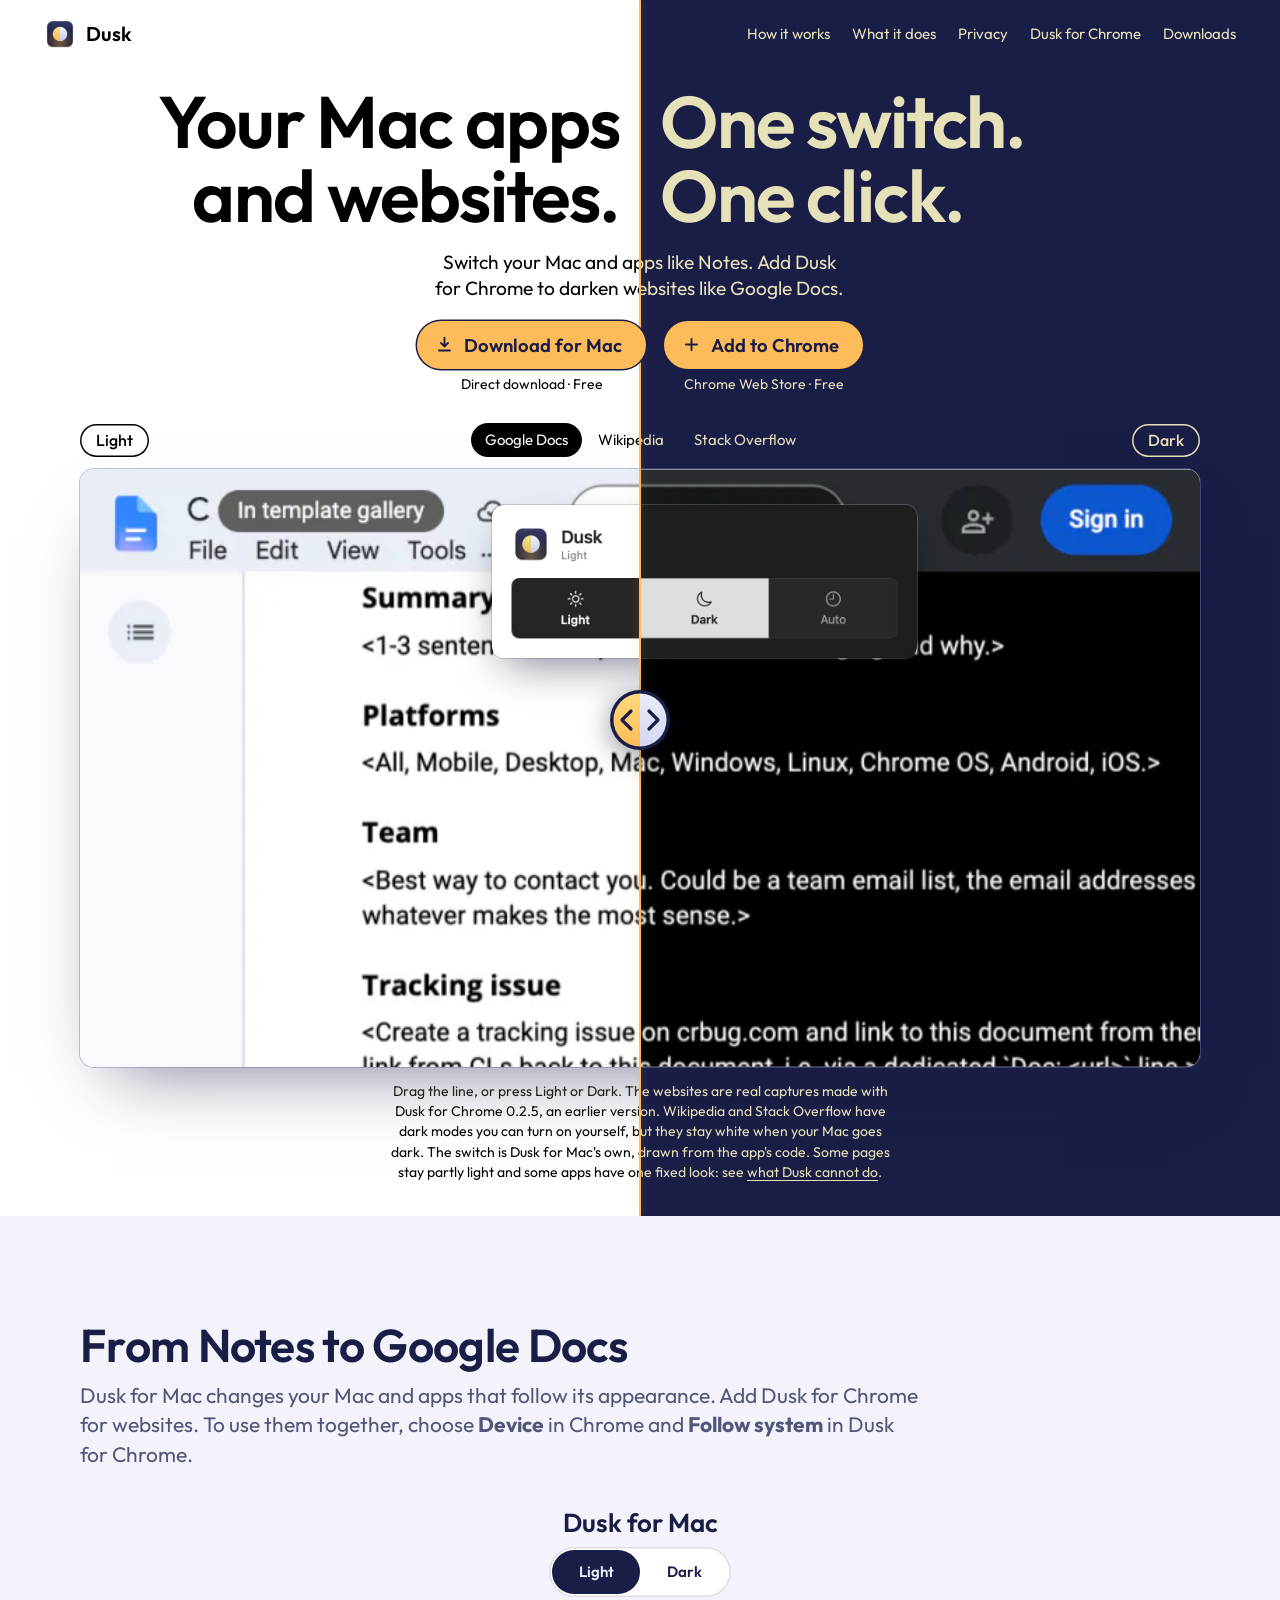
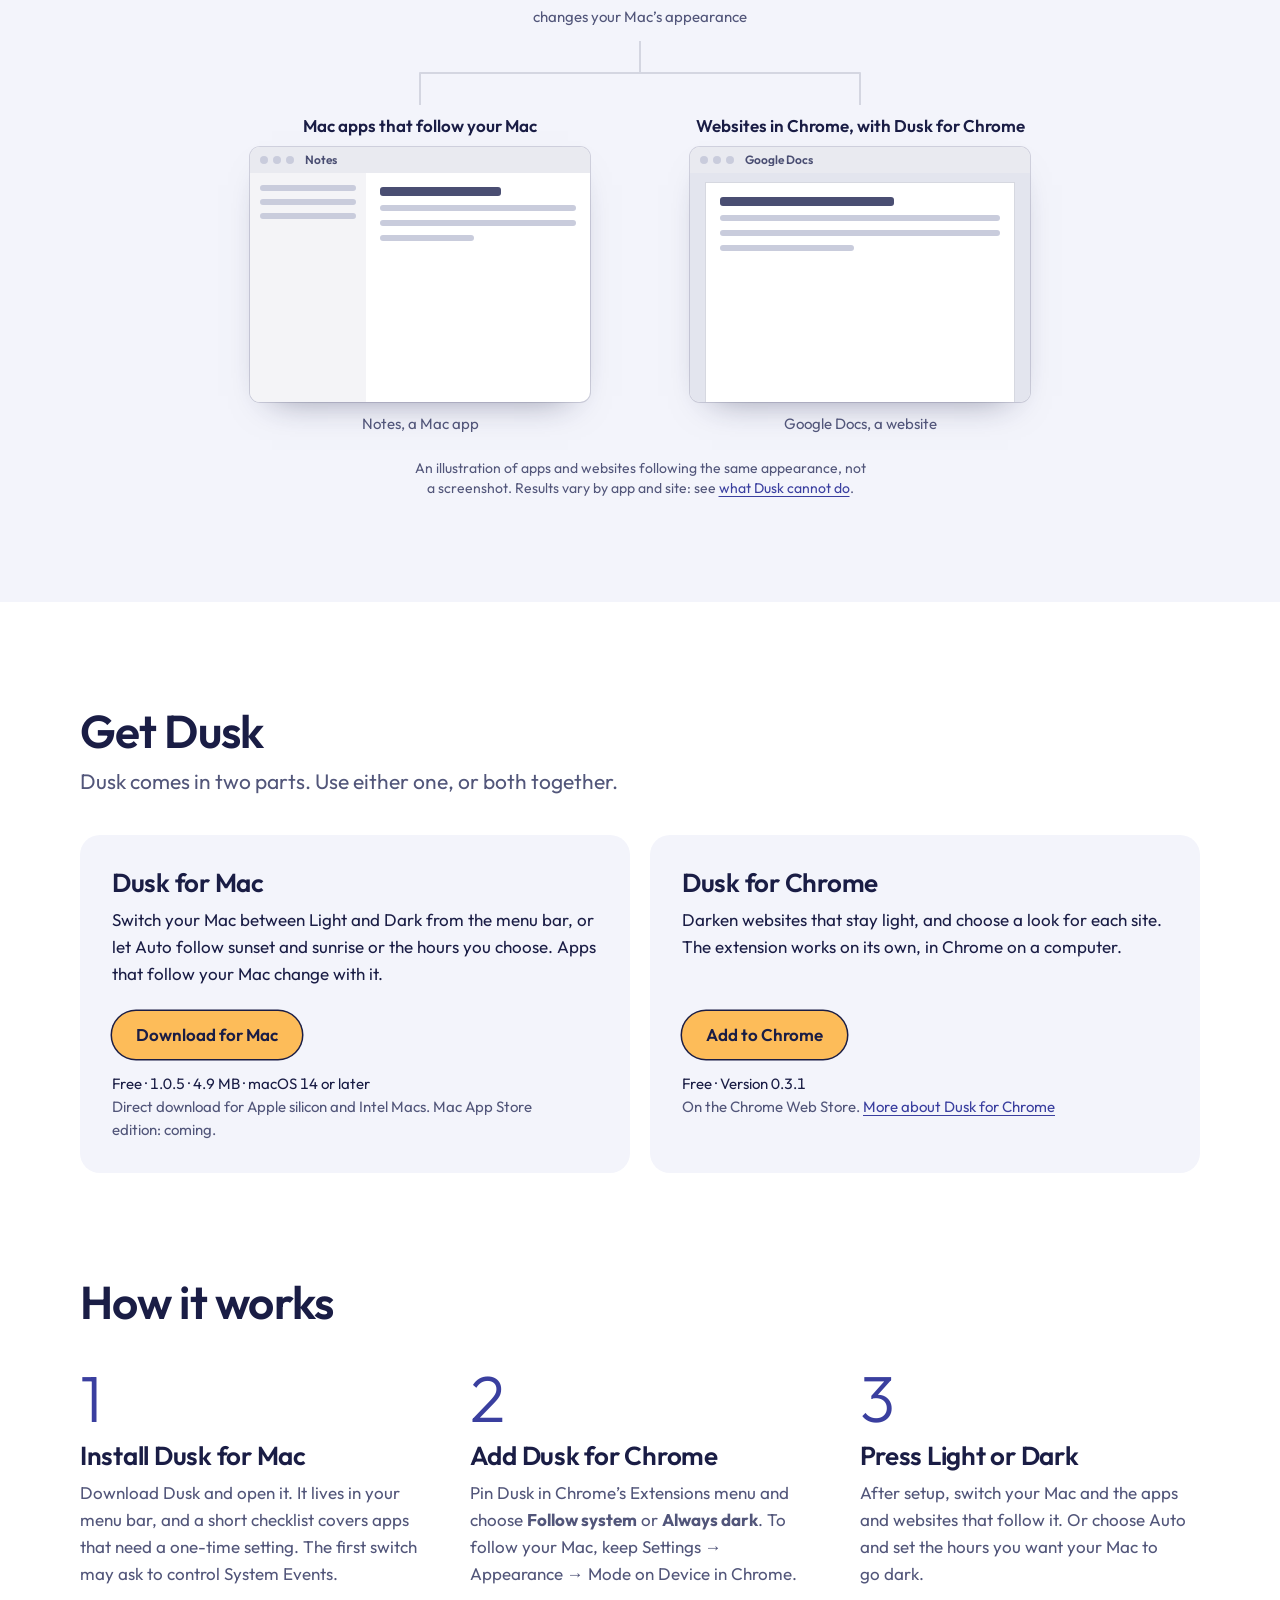
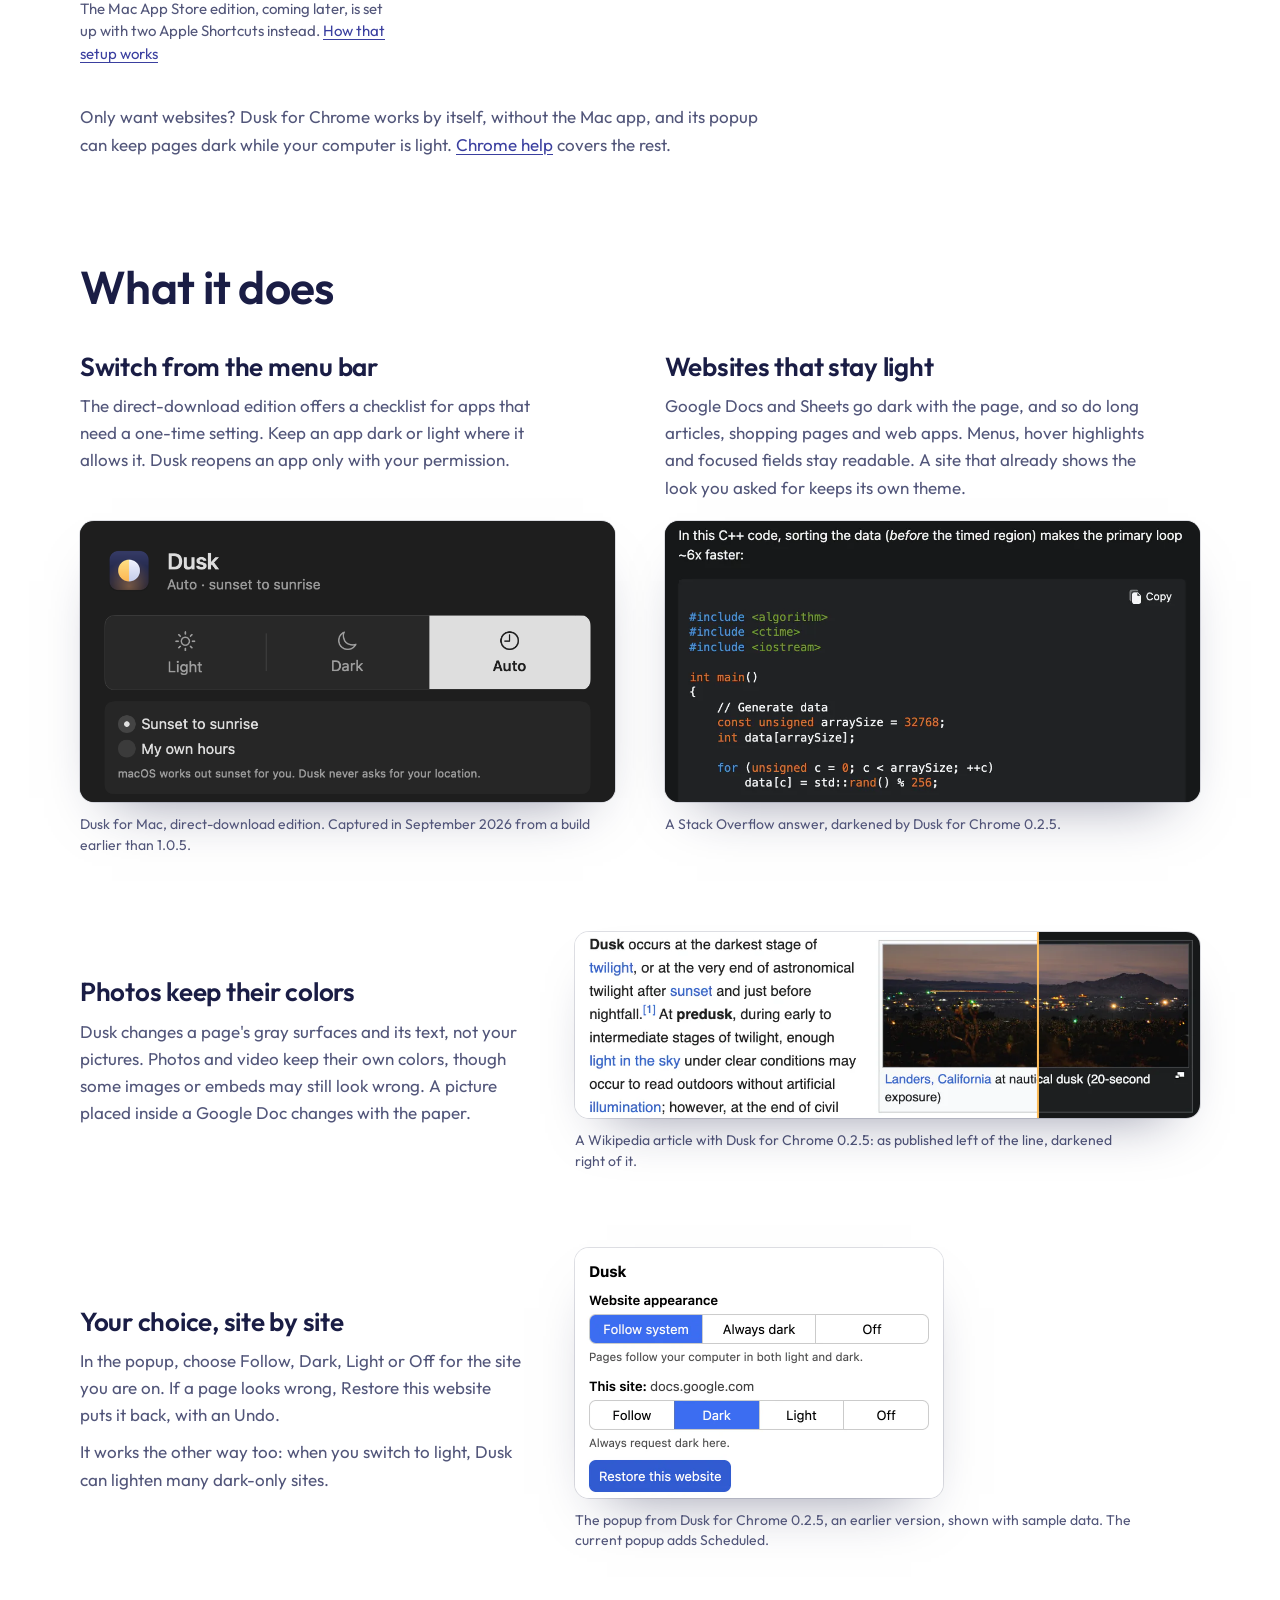
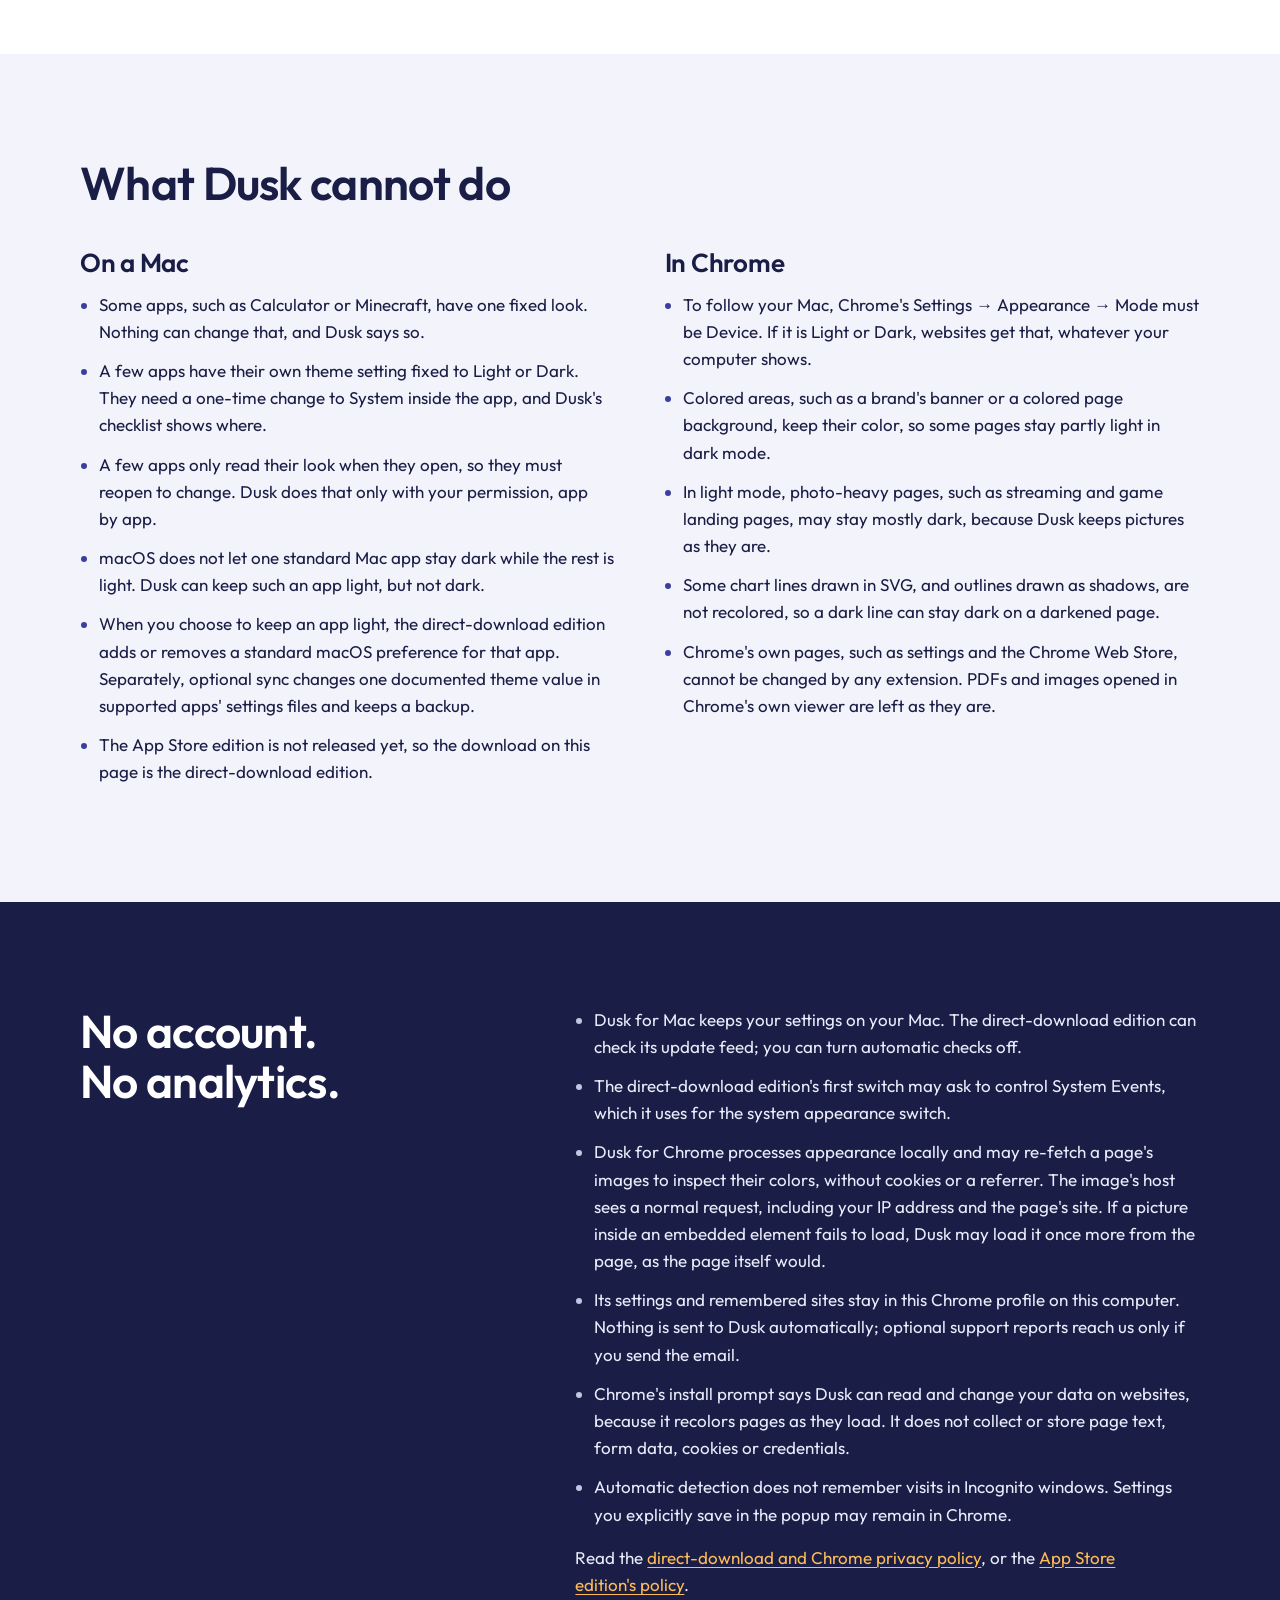
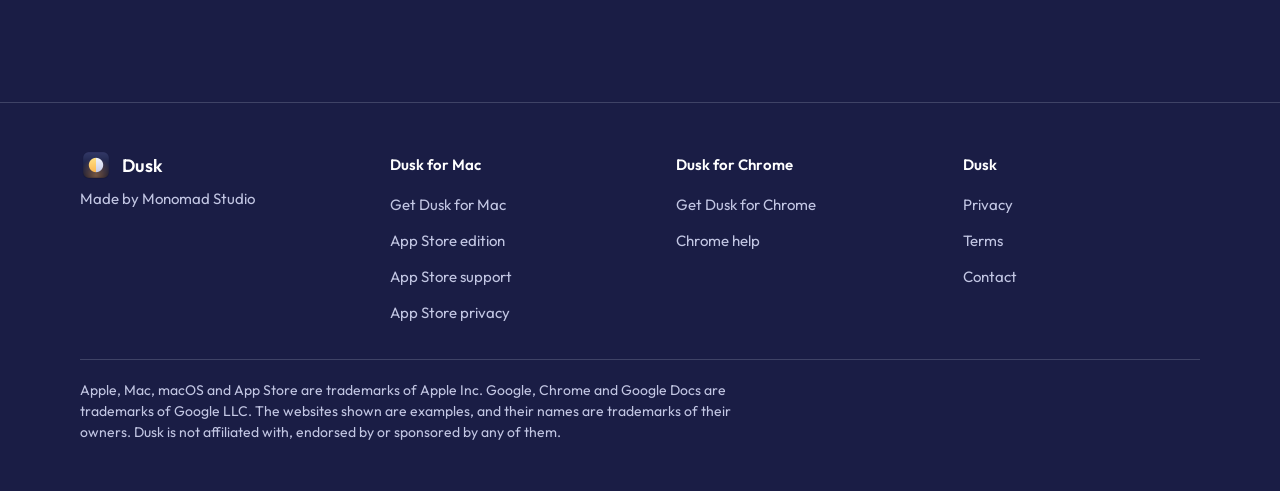
==== commit 72be84c6: "Put downloads first and illustrate Mac and Chrome appearance" ====
--- a/index.html
+++ b/index.html
@@ -25,20 +25,9 @@
 <script>if(!matchMedia('(prefers-reduced-motion: reduce)').matches&&!matchMedia('(prefers-color-scheme: dark)').matches){document.documentElement.classList.add('sweep');setTimeout(function(){document.documentElement.classList.remove('sweep')},1500)}</script>
 </head>
 <body class="home">
-<svg width="0" height="0" style="position:absolute" aria-hidden="true">
-  <defs><radialGradient id="moon-body" cx="35%" cy="55%" r="75%"><stop offset="0" stop-color="#fbf8ff"/><stop offset=".6" stop-color="#ddd2ff"/><stop offset="1" stop-color="#a48ff0"/></radialGradient></defs>
-  <symbol id="moon-mascot" viewBox="0 0 200 200">
-    <ellipse cx="74" cy="184" rx="15" ry="9" fill="#8d78e6"/><ellipse cx="116" cy="181" rx="15" ry="9" fill="#8d78e6"/>
-    <path d="M101 16 A84 84 0 1 0 181.6 119.6 A66 66 0 1 1 101 16 Z" fill="url(#moon-body)" stroke="#5b4bb5" stroke-width="5" stroke-linejoin="round"/>
-    <g stroke="#7a66d8" stroke-width="10" stroke-linecap="round" fill="none"><path d="M26 124 q-16 6 -18 22"/><path d="M146 150 q16 8 26 2"/></g>
-    <g fill="#ffb6c8" opacity=".75"><ellipse cx="42" cy="118" rx="11" ry="7"/><ellipse cx="102" cy="142" rx="11" ry="7"/></g>
-    <g stroke="#262046" stroke-width="6" stroke-linecap="round" fill="none"><path d="M39 98 q11 -13 22 0"/><path d="M81 122 q11 -13 22 0"/><path d="M52 128 q14 18 30 7"/></g>
-  </symbol>
-</svg>
-
 <header class="top">
   <a class="brand" href="./"><img src="img/icon.png" width="32" height="32" alt=""><span>Dusk</span></a>
-  <nav aria-label="Main navigation"><a href="#how">How it works</a><a class="nav-wide" href="#does">What it does</a><a class="nav-narrow" href="#privacy">Privacy</a><a href="chrome.html">Dusk for Chrome</a><a href="#editions">Get Dusk</a></nav>
+  <nav aria-label="Main navigation"><a href="#how">How it works</a><a class="nav-wide" href="#does">What it does</a><a class="nav-narrow" href="#privacy">Privacy</a><a class="nav-chrome" href="chrome.html">Dusk for Chrome</a><a href="#editions">Downloads</a></nav>
 </header>
 
 <main>
@@ -47,8 +36,11 @@
 
     <div class="dusk-copy">
       <h1 class="couplet"><span class="q blend">Your Mac apps<br> and websites.</span> <span class="a blend">One switch.<br> One click.</span></h1>
-      <p class="lede blend">Switch your Mac’s appearance from the menu bar. Add Dusk for Chrome separately to darken websites that stay light.</p>
-      <a class="add hero-get" href="#editions"><svg viewBox="0 0 24 24" aria-hidden="true"><path d="M21 12.8A9 9 0 1 1 11.2 3a7 7 0 0 0 9.8 9.8z"/></svg>Get Dusk</a>
+      <p class="lede blend">Switch your Mac and apps like Notes. Add Dusk for Chrome to darken websites like Google Docs.</p>
+      <div class="hero-get">
+        <p class="get"><a class="add" href="https://github.com/calvinkim85/dusk-site/releases/download/v1.0.5/Dusk-1.0.5.dmg"><svg viewBox="0 0 24 24" aria-hidden="true"><path d="M12 3.5v11m0 0-4.5-4.5M12 14.5l4.5-4.5M5 19.5h14" fill="none" stroke="currentColor" stroke-width="2.4" stroke-linecap="round" stroke-linejoin="round"/></svg>Download for Mac</a><span class="get-note blend">Direct download · Free</span></p>
+        <p class="get"><a class="add" href="https://chromewebstore.google.com/detail/gbbmlagopacnaolgpffnemcipoieheba"><svg viewBox="0 0 24 24" aria-hidden="true"><path d="M12 5v14M5 12h14" fill="none" stroke="currentColor" stroke-width="2.4" stroke-linecap="round"/></svg>Add to Chrome</a><span class="get-note blend">Chrome Web Store · Free</span></p>
+      </div>
       <p class="phone-handoff blend"><a href="#chrome-desktop" data-share-page>On a phone? Send this page to your computer</a></p>
     </div>
 
@@ -87,6 +79,46 @@
     <div class="knob" id="dusk-knob"><svg viewBox="0 0 60 60" aria-hidden="true"><defs><linearGradient id="sun" x1="0" y1="0" x2="0" y2="1"><stop offset="0" stop-color="#ffd97c"/><stop offset="1" stop-color="#fdbc59"/></linearGradient><linearGradient id="moon" x1="0" y1="0" x2="0" y2="1"><stop offset="0" stop-color="#e9ecfa"/><stop offset="1" stop-color="#d2d8f2"/></linearGradient></defs><circle cx="30" cy="30" r="30" fill="#1a1d45"/><path d="M30 3.5a26.5 26.5 0 0 0 0 53z" fill="url(#sun)"/><path d="M30 3.5a26.5 26.5 0 0 1 0 53z" fill="url(#moon)"/><path d="M21 21l-9 9 9 9M39 21l9 9-9 9" fill="none" stroke="#1a1d45" stroke-width="3.2" stroke-linecap="round" stroke-linejoin="round"/></svg></div>
   </div>
 
+  <section id="why" class="band-tint" aria-labelledby="why-title">
+    <div class="wrap">
+      <h2 id="why-title">From Notes to Google Docs</h2>
+      <p class="section-lede">Dusk for Mac changes your Mac and apps that follow its appearance. Add Dusk for Chrome for websites. To use them together, choose <strong>Device</strong> in Chrome and <strong>Follow system</strong> in Dusk for Chrome.</p>
+      <figure class="connect" id="connect" data-mode="dark">
+        <div class="connect-hub">
+          <p class="connect-name">Dusk for Mac</p>
+          <div class="connect-switch" role="group" aria-label="Show the illustration in">
+            <button type="button" data-set="light" aria-pressed="false">Light</button><button type="button" data-set="dark" aria-pressed="true">Dark</button>
+          </div>
+          <p class="connect-sub">changes your Mac’s appearance</p>
+        </div>
+        <svg class="connect-wires" viewBox="0 0 1000 100" preserveAspectRatio="none" aria-hidden="true">
+          <path class="wire-base" d="M500 0V50M500 50H250V100M500 50H750V100"/>
+          <path class="wire" d="M500 0V50H250V100" pathLength="1"/>
+          <path class="wire" d="M500 0V50H750V100" pathLength="1"/>
+        </svg>
+        <div class="connect-ends">
+          <div class="connect-end">
+            <p class="connect-kind">Mac apps that follow your Mac</p>
+            <div class="mini mini-notes" aria-hidden="true">
+              <div class="mini-bar"><i></i><i></i><i></i><b>Notes</b></div>
+              <div class="mini-body"><div class="mini-side"><span></span><span></span><span></span></div><div class="mini-text"><span class="t"></span><span></span><span></span><span class="s"></span></div></div>
+            </div>
+            <p class="connect-say">Notes, a Mac app</p>
+          </div>
+          <div class="connect-end">
+            <p class="connect-kind">Websites in Chrome, with Dusk for Chrome</p>
+            <div class="mini mini-docs" aria-hidden="true">
+              <div class="mini-bar"><i></i><i></i><i></i><b>Google Docs</b></div>
+              <div class="mini-body"><div class="mini-page"><span class="t"></span><span></span><span></span><span class="s"></span></div></div>
+            </div>
+            <p class="connect-say">Google Docs, a website</p>
+          </div>
+        </div>
+        <figcaption>An illustration of apps and websites following the same appearance, not a screenshot. Results vary by app and site: see <a href="#honest">what Dusk cannot do</a>.</figcaption>
+      </figure>
+    </div>
+  </section>
+
   <section id="editions" aria-labelledby="editions-title">
     <div class="wrap">
       <h2 id="editions-title">Get Dusk</h2>
@@ -123,25 +155,6 @@
     </div>
   </section>
 
-  <section id="why" class="band-tint" aria-labelledby="why-title">
-    <div class="wrap">
-      <h2 id="why-title">Why Dusk has two parts</h2>
-      <ul class="ways">
-        <li>
-          <h3>Your Mac's dark mode</h3>
-          <div class="cells"><p class="cell on">Your Mac apps</p><p class="cell off">Not websites that have no dark mode</p></div>
-        </li>
-        <li>
-          <h3>A dark mode browser extension</h3>
-          <div class="cells"><p class="cell off">Not your Mac apps</p><p class="cell on">Websites</p></div>
-        </li>
-        <li class="ways-dusk">
-          <h3>Dusk</h3>
-          <div class="cells"><p class="cell on both">Both, with Dusk for Mac and Dusk for Chrome <svg class="mascot" aria-hidden="true"><use href="#moon-mascot"/></svg></p></div>
-        </li>
-      </ul>
-    </div>
-  </section>
 
   <section id="how" aria-labelledby="how-title">
     <div class="wrap">
@@ -289,6 +302,7 @@
   </div>
 </footer>
 <script defer src="js/slider.js"></script>
+<script defer src="js/connect.js"></script>
 <script defer src="js/page-handoff.js"></script>
 </body>
 </html>
--- a/home.css
+++ b/home.css
@@ -45,7 +45,10 @@
            font-size: clamp(44px, 5.7vw, 92px); font-weight: 600; line-height: 1.02; letter-spacing: -.022em; text-wrap: initial; }
 .couplet .q { text-align: right; }
 .lede { grid-column: 1 / -1; justify-self: center; max-width: 34em; overflow-wrap: anywhere; margin: clamp(12px, 1.9vh, 20px) 0 clamp(14px, 2.1vh, 22px); font-size: clamp(18px, 1.5vw, 21px); line-height: 1.35; text-align: center; text-wrap: balance; }
-.hero-get { grid-column: 1 / -1; justify-self: center; }
+/* The two downloads, side by side across the line. Each says where it comes from, under it. */
+.hero-get { grid-column: 1 / -1; display: flex; flex-wrap: wrap; justify-content: center; gap: 14px 18px; }
+.get { display: grid; justify-items: center; gap: 6px; margin: 0; }
+.get-note { font-size: var(--fs-fine); line-height: 1.3; }
 .phone-handoff { display: none; grid-column: 1 / -1; margin: 14px 0 0; text-align: center; font-size: .875rem; }
 .phone-handoff a { display: inline-flex; align-items: center; min-height: 44px; }
 
@@ -132,18 +135,59 @@
 .handoff p { margin: 0; color: var(--muted); }
 .handoff .page-handoff p:first-of-type { font-size: var(--fs-small); }
 
-/* The comparison: a covered cell is dark, an uncovered one stays white, which is the whole point */
-.ways { display: grid; gap: 14px; margin: 0; padding: 0; list-style: none; }
-.ways li { display: grid; grid-template-columns: minmax(0, 4fr) minmax(0, 8fr); gap: 8px var(--gap); align-items: center; }
-.ways h3 { margin: 0; font-size: var(--fs-title); }
-.cells { display: grid; grid-auto-flow: column; grid-auto-columns: minmax(0, 1fr); gap: 2px; border-radius: var(--r-img); overflow: hidden; box-shadow: 0 0 0 1px var(--line); }
-.cell { display: flex; align-items: center; min-height: 66px; margin: 0; padding: 12px 18px; font-size: var(--fs-body); line-height: 1.25; font-weight: 500; overflow-wrap: anywhere; }
-.cell.on { background: var(--night); color: var(--moon); }
-.cell.off { background: #fff; color: #1a1d45; }
-@media (prefers-color-scheme: dark) { .cell.on { background: var(--night-deep); } }
-.cell.both { justify-content: space-between; gap: 12px; color: #fff; font-size: var(--fs-title); font-weight: 600; }
-.mascot { display: block; flex: none; }
-.cell .mascot { width: 54px; height: 54px; margin-block: -6px; }
+/* How the two parts connect: an illustration, not a capture. Dusk for Mac at the top, a line to each thing that follows
+   the Mac's appearance. The ends are drawn in CSS so nobody can mistake them for screenshots.
+   Motion is one automatic play only (.playing): the ember lines draw outward and the windows change after them.
+   The visitor's own choices change it at once. Without js/connect.js it is a still picture, in Dark. */
+.connect { max-width: 880px; margin: 0 auto; }
+.connect-hub { display: grid; justify-items: center; gap: 8px; text-align: center; }
+.connect-hub p { margin: 0; }
+.connect-name { font-size: var(--fs-title); font-weight: 600; line-height: 1.2; }
+.connect-sub { color: var(--muted); font-size: var(--fs-small); }
+.connect-switch { display: none; padding: 3px; border-radius: var(--r-pill); background: var(--bg); box-shadow: inset 0 0 0 1.5px var(--line); }
+.connect.is-live .connect-switch { display: inline-flex; }
+.connect-switch button { min-width: 88px; min-height: 44px; padding: 0 18px; border: 0; border-radius: var(--r-pill); background: none; color: var(--ink); font: inherit; font-size: var(--fs-small); font-weight: 600; cursor: pointer;
+                         transition: background-color .15s ease, color .15s ease; }
+.connect-switch button[aria-pressed="true"] { background: var(--night); color: var(--moon); }
+@media (prefers-color-scheme: dark) { .connect-switch button[aria-pressed="true"] { background: var(--ember); color: var(--night); } }
+@media (hover: hover) and (pointer: fine) { .connect-switch button[aria-pressed="false"]:hover { background: var(--card); } }
+.connect-switch button:focus-visible { outline: 3px solid var(--accent); outline-offset: 2px; }
+
+.connect-wires { display: block; width: 100%; height: clamp(44px, 6vw, 64px); margin-top: 12px; overflow: visible; }
+.connect-wires path { fill: none; stroke-width: 2; vector-effect: non-scaling-stroke; stroke-linejoin: round; }
+.wire-base { stroke: var(--line); }
+.wire { stroke: var(--ember); stroke-dasharray: 1; stroke-dashoffset: 0; }
+.connect.is-live .wire { stroke-dashoffset: 1; }
+.connect.is-live.drawn .wire { stroke-dashoffset: 0; }
+.connect.playing .wire { transition: stroke-dashoffset .5s var(--ease-out); }
+
+/* The two ends share rows, so the pictures sit on one line however the labels wrap. Each column centers on 25% and
+   75% of the width, where the lines land: padding, not a grid gap, keeps those centers exact. */
+.connect-ends { display: grid; grid-template-columns: repeat(2, minmax(0, 1fr)); grid-template-rows: auto auto auto; }
+.connect-end { display: grid; grid-row: span 3; grid-template-rows: subgrid; justify-items: center; row-gap: 10px; padding: 10px calc(var(--gap) / 2) 0; text-align: center; }
+.connect-end p { margin: 0; }
+.connect-kind { font-weight: 600; line-height: 1.3; overflow-wrap: anywhere; }
+.connect-say { color: var(--muted); font-size: var(--fs-small); }
+.connect figcaption { max-width: 62ch; margin: 22px auto 0; color: var(--muted); font-size: var(--fs-fine); line-height: 1.45; text-align: center; text-wrap: balance; }
+
+/* The little windows. Light and dark are their own colors, not the page's, since they show the Mac's look. */
+.mini { --w: #ffffff; --bar: #e9eaf0; --ln: #c9ccdc; --hd: #4a4e72; --side: #f4f4f7; --page: #ffffff; --desk: #e3e5ee;
+        width: 100%; max-width: 340px; aspect-ratio: 4 / 3; overflow: hidden; border-radius: 10px; background: var(--w);
+        box-shadow: 0 0 0 1px rgba(26,29,69,.16), 0 16px 36px -22px rgba(26,29,69,.55); display: grid; grid-template-rows: auto 1fr; text-align: left; }
+.connect[data-mode="dark"] .mini { --w: #1f2024; --bar: #2d2e33; --ln: #5f6274; --hd: #d9dbe7; --side: #26272c; --page: #141416; --desk: #2a2b30; }
+.mini-bar { display: flex; align-items: center; gap: 5px; padding: 7px 10px; background: var(--bar); }
+.mini-bar i { width: 8px; height: 8px; border-radius: 50%; background: var(--ln); }
+.mini-bar b { margin-left: 6px; color: var(--hd); font-size: .75rem; font-weight: 600; line-height: 1; white-space: nowrap; overflow: hidden; text-overflow: ellipsis; }
+.mini-body { display: grid; min-height: 0; }
+.mini-notes .mini-body { grid-template-columns: 34% 1fr; }
+.mini-side { display: grid; align-content: start; gap: 8px; padding: 12px 10px; background: var(--side); }
+.mini-text, .mini-page { display: grid; align-content: start; gap: 9px; padding: 14px 14px; }
+.mini-docs .mini-body { padding: 10px 16px 0; background: var(--desk); }
+.mini-page { background: var(--page); box-shadow: 0 0 0 1px rgba(0,0,0,.06); }
+.mini span { display: block; height: 6px; border-radius: 3px; background: var(--ln); }
+.mini span.t { width: 62%; height: 9px; background: var(--hd); }
+.mini span.s { width: 48%; }
+.connect.playing :is(.mini, .mini-bar, .mini-side, .mini-page, .mini-body, .mini span, .mini-bar i, .mini-bar b) { transition: background-color .3s ease .18s, color .3s ease .18s; }
 
 /* How it works: a real sequence, so real numbers */
 .steps { display: grid; grid-template-columns: repeat(3, minmax(0, 1fr)); gap: 28px var(--gap); counter-reset: step; list-style: none; margin: 0; padding: 0; }
@@ -231,9 +275,8 @@
   button.side { min-height: 44px; }
   .panes { aspect-ratio: 960 / 1000; }
   .panel { --panel: 74%; top: 4%; }
-  .ways li { grid-template-columns: minmax(0, 1fr); }
-  .cell { min-height: 58px; padding: 10px 12px; font-size: var(--fs-small); }
-  .cell.both { font-size: 1.1875rem; }
+  .connect-end { padding-inline: 8px; }
+  .connect-kind { font-size: var(--fs-small); }
   .steps, .feature, .feature-pair, .limits, .private { grid-template-columns: minmax(0, 1fr); }
   .feature-pair { row-gap: 44px; }
   .feature-pair .feature { row-gap: 20px; }
@@ -245,6 +288,11 @@
   .home header.top { flex-direction: column; align-items: flex-start; padding-block: 8px 0; }
   .home header.top nav { justify-content: flex-start; }
   .home header.top nav a.nav-narrow { display: none; }
+  /* Three links wrapped to a second row at 320px and ran into the headline. Dusk for Chrome stays in the hero
+     (Add to Chrome) and the footer, so phones keep two links on one row. */
+  .home header.top nav { flex-wrap: nowrap; }
+  .home header.top nav a { white-space: nowrap; }
+  .home header.top nav a.nav-chrome { display: none; }
   .dusk { padding-top: 110px; }
 }
 
@@ -256,6 +304,7 @@
 @media (prefers-reduced-motion: reduce) {
   html { scroll-behavior: auto; }
   .add { transition: none; }
+  .connect-switch button, .connect.playing .wire, .connect.playing :is(.mini, .mini-bar, .mini-side, .mini-page, .mini-body, .mini span, .mini-bar i, .mini-bar b) { transition: none; }
 }
 
 @media (forced-colors: active) {
@@ -263,8 +312,8 @@
   .blend, .home .brand span, .home header.top nav a, .sites label { mix-blend-mode: normal; color: CanvasText; }
   .sites label:has(input:checked) { outline: 2px solid Highlight; }
   .add { border: 2px solid ButtonText; }
-  .band-night, .cell.on, .cell.off { forced-color-adjust: auto; }
-  .cells { gap: 0; }
-  .cell { border: 1px solid CanvasText; }
+  .band-night { forced-color-adjust: auto; }
+  .connect-switch button[aria-pressed="true"] { outline: 2px solid Highlight; }
+  .mini { border: 1px solid CanvasText; }
   .photo::after { border-left-color: Highlight; }
 }
